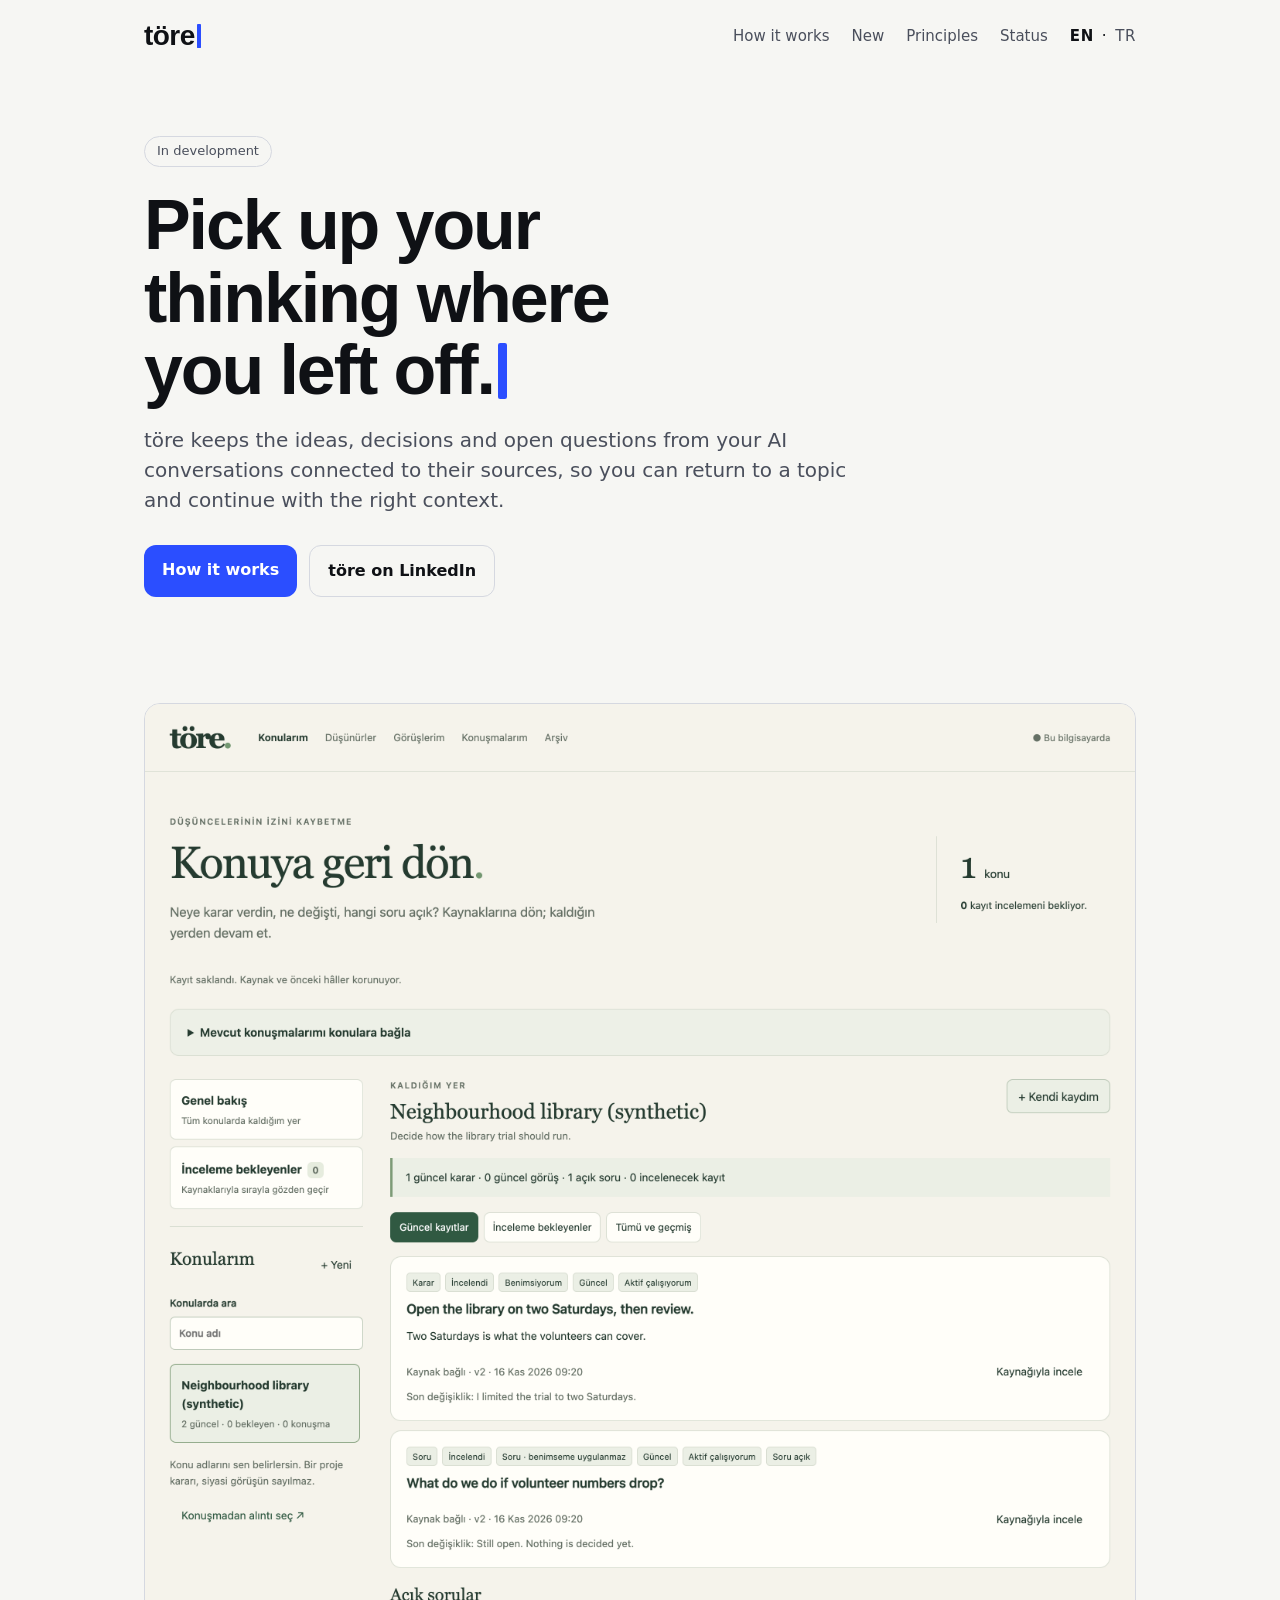
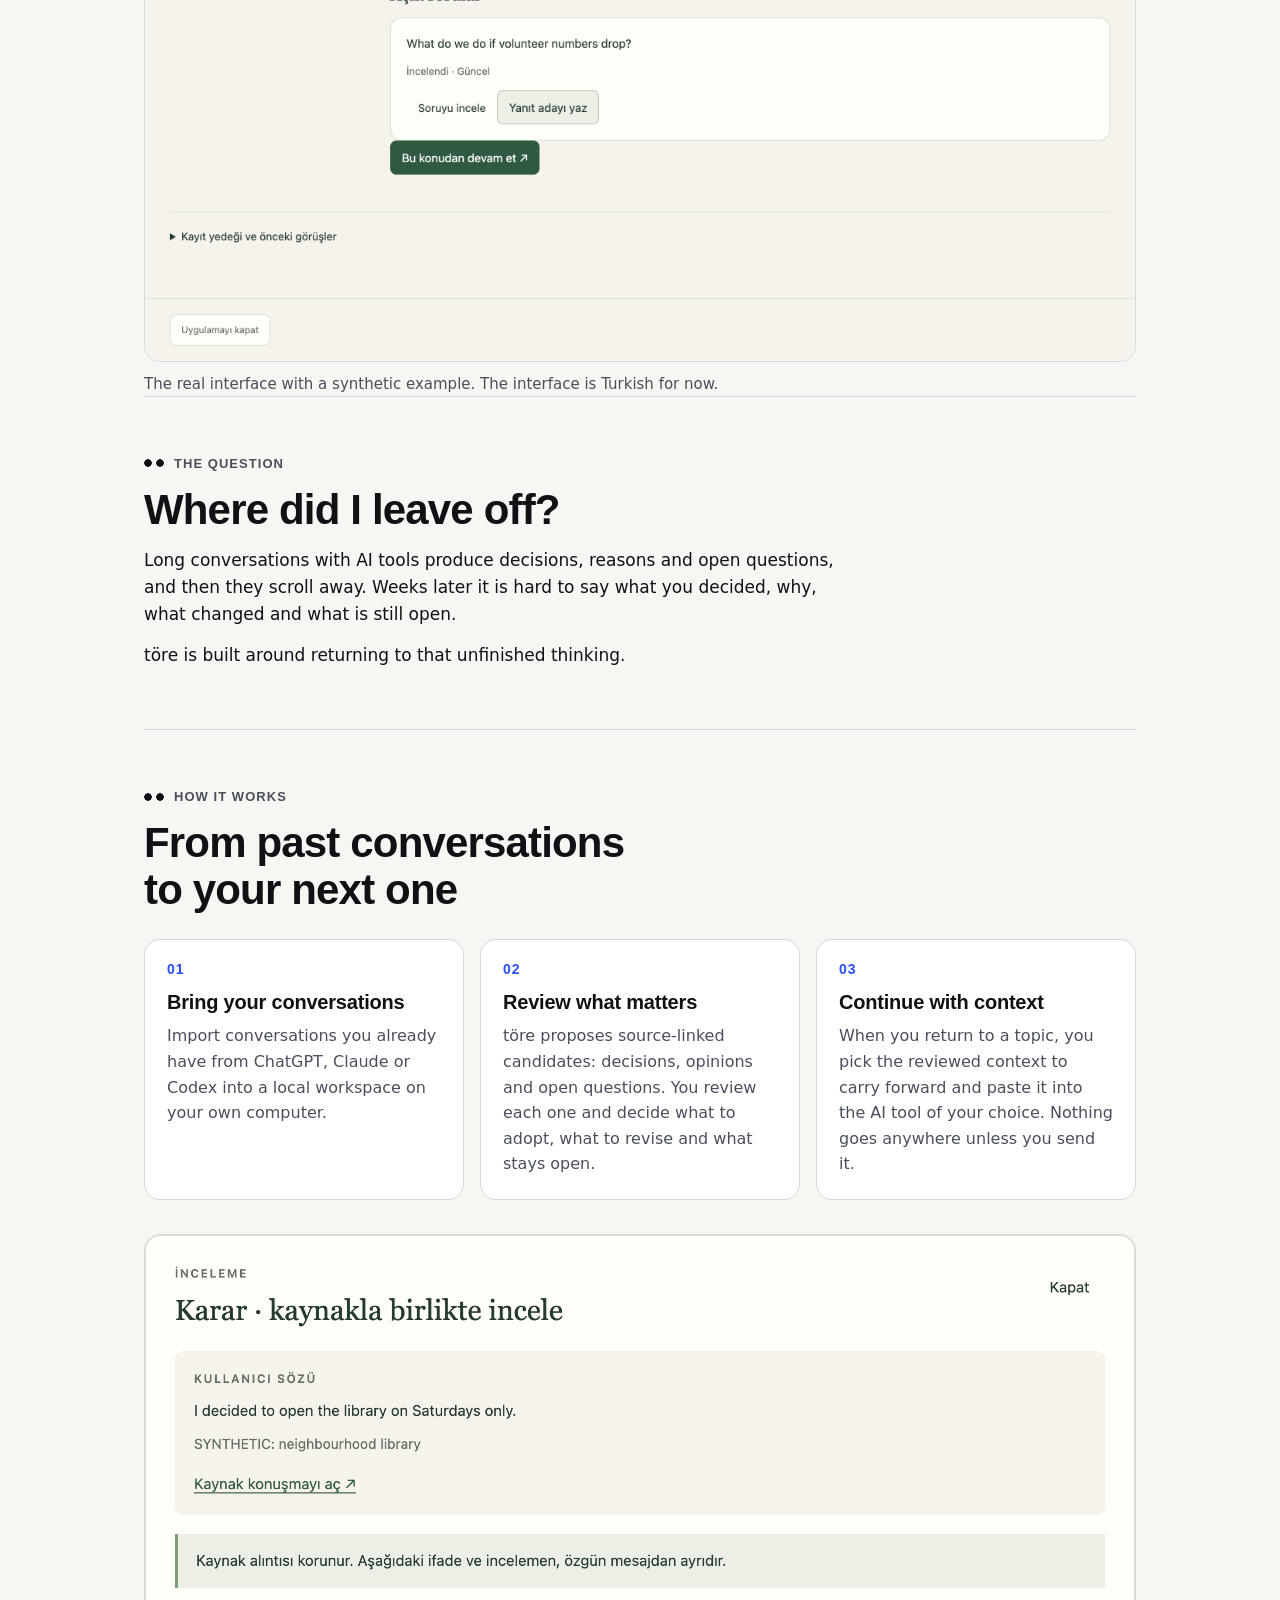
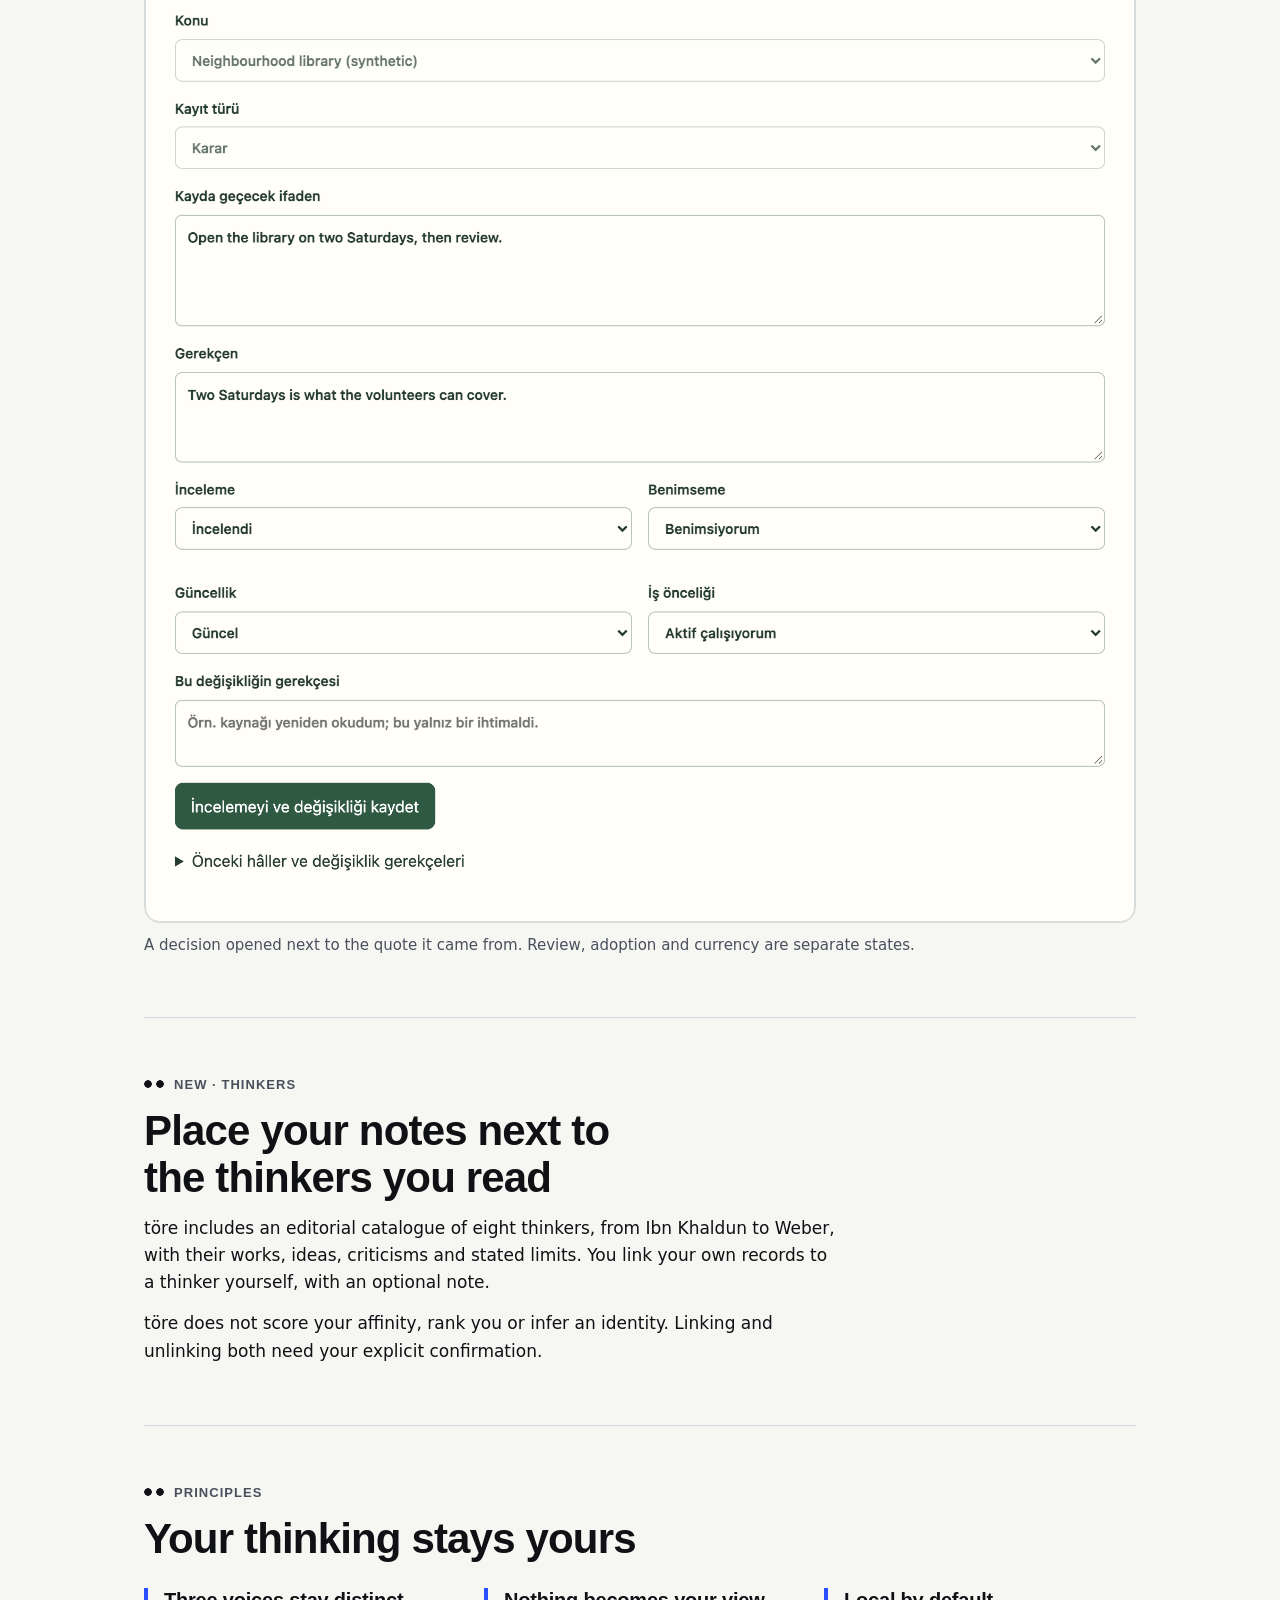
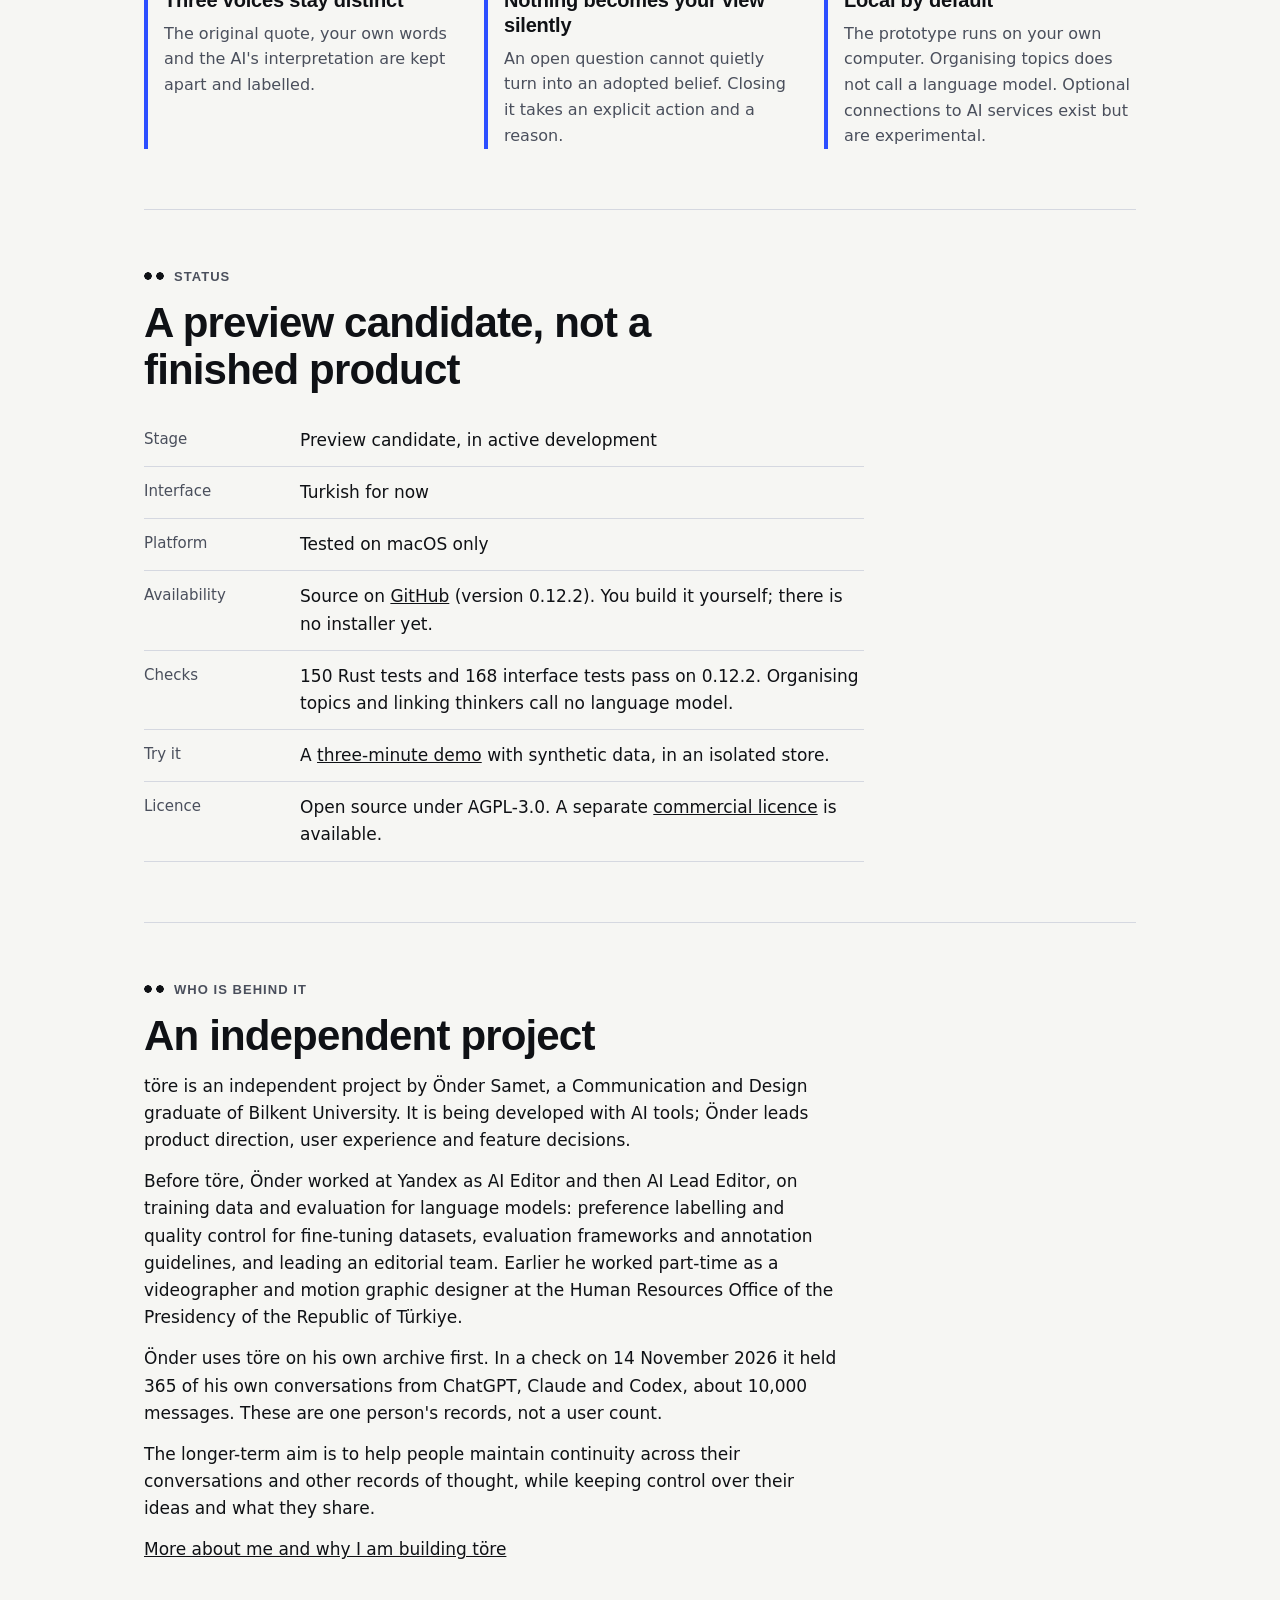
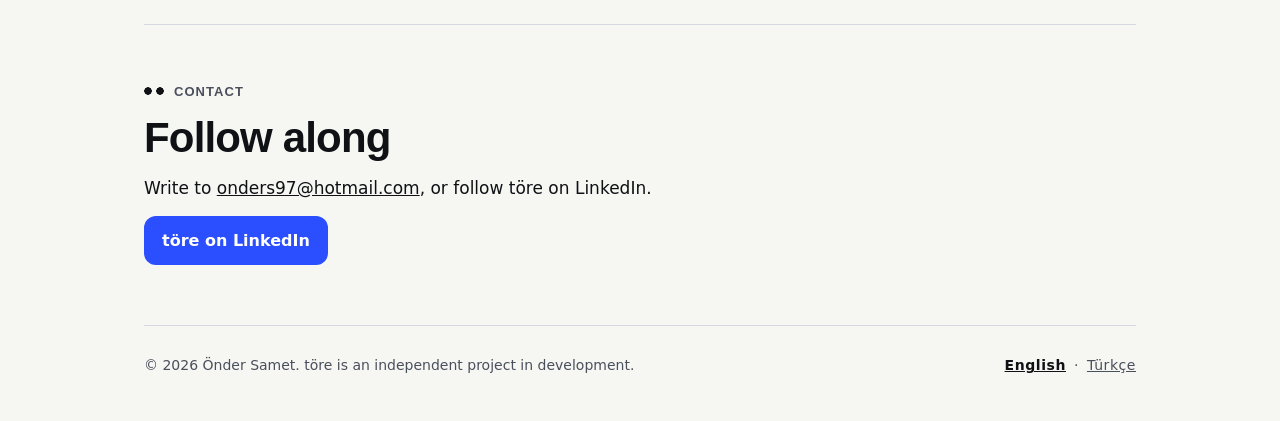
==== index.html @ 7df712fd "Update the site to 0.12.2 Co-Authored-By: Claude Fable 5.2 <noreply@anthropic.com>" ====
<!doctype html>
<html lang="en">
<head>
<meta charset="utf-8">
<meta name="viewport" content="width=device-width, initial-scale=1">
<title>töre — pick up your thinking where you left off</title>
<meta name="description" content="töre is a personal knowledge tool in development. It keeps the ideas, decisions and open questions from your AI conversations connected to their sources.">
<meta name="color-scheme" content="light dark">
<link rel="canonical" href="https://ondersamet97.github.io/tore-site/">
<link rel="alternate" hreflang="en" href="https://ondersamet97.github.io/tore-site/">
<link rel="alternate" hreflang="tr" href="https://ondersamet97.github.io/tore-site/tr/">
<meta property="og:type" content="website">
<meta property="og:title" content="töre — pick up your thinking where you left off">
<meta property="og:description" content="A personal knowledge tool in development. It keeps the ideas, decisions and open questions from your AI conversations connected to their sources.">
<meta property="og:url" content="https://ondersamet97.github.io/tore-site/">
<meta property="og:image" content="https://ondersamet97.github.io/tore-site/brand/og-1200x630.png">
<meta name="twitter:card" content="summary_large_image">
<link rel="icon" href="brand/favicon.svg" type="image/svg+xml">
<link rel="icon" href="brand/icon-32.png" sizes="32x32" type="image/png">
<link rel="apple-touch-icon" href="brand/icon-180.png">
<link rel="stylesheet" href="styles.css">
</head>
<body>
<div class="wrap">

  <header class="site-header">
    <a class="wm" href="index.html" aria-label="töre">töre<span class="cur" aria-hidden="true"></span></a>
    <nav class="nav" aria-label="Main">
      <span class="sections">
        <a href="#how">How it works</a>
        <a href="#notebooks">New</a>
        <a href="#principles">Principles</a>
        <a href="#status">Status</a>
      </span>
      <span class="lang" aria-label="Language">
        <a href="index.html" lang="en" aria-current="page">EN</a>
        <span aria-hidden="true">·</span>
        <a href="tr/index.html" lang="tr" hreflang="tr">TR</a>
      </span>
    </nav>
  </header>

  <main>
    <div class="hero">
      <span class="chip">In development</span>
      <h1>Pick up your thinking where you left off.<span class="cur" aria-hidden="true"></span></h1>
      <p class="lead">töre keeps the ideas, decisions and open questions from your AI conversations connected to their sources, so you can return to a topic and continue with the right context.</p>
      <div class="actions">
        <a class="btn" href="#how">How it works</a>
        <a class="btn ghost" href="https://www.linkedin.com/company/tore-app/" rel="noopener">töre on LinkedIn</a>
      </div>
    </div>

    <figure class="shot"><img src="shots/topic.png" alt="A töre topic showing an adopted decision with its reason and an open question, both linked to their source conversation" loading="lazy"><figcaption>The real interface with a synthetic example. The interface is Turkish for now.</figcaption></figure>

    <section id="why">
      <p class="label">The question</p>
      <h2>Where did I leave off?</h2>
      <p>Long conversations with AI tools produce decisions, reasons and open questions, and then they scroll away. Weeks later it is hard to say what you decided, why, what changed and what is still open.</p>
      <p>töre is built around returning to that unfinished thinking.</p>
    </section>

    <section id="how">
      <p class="label">How it works</p>
      <h2>From past conversations to your next one</h2>
      <ol class="steps">
        <li>
          <span class="n">01</span>
          <h3>Bring your conversations</h3>
          <p>Import conversations you already have from ChatGPT, Claude or Codex into a local workspace on your own computer.</p>
        </li>
        <li>
          <span class="n">02</span>
          <h3>Review what matters</h3>
          <p>töre proposes source-linked candidates: decisions, opinions and open questions. You review each one and decide what to adopt, what to revise and what stays open.</p>
        </li>
        <li>
          <span class="n">03</span>
          <h3>Continue with context</h3>
          <p>When you return to a topic, you pick the reviewed context to carry forward and paste it into the AI tool of your choice. Nothing goes anywhere unless you send it.</p>
        </li>
      </ol>
      <figure class="shot"><img src="shots/record.png" alt="A decision record shown with the original quote it was drawn from and its review states" loading="lazy"><figcaption>A decision opened next to the quote it came from. Review, adoption and currency are separate states.</figcaption></figure>
    </section>

    <section id="notebooks">
      <p class="label">New · Thinkers</p>
      <h2>Place your notes next to the thinkers you read</h2>
      <p>töre includes an editorial catalogue of eight thinkers, from Ibn Khaldun to Weber, with their works, ideas, criticisms and stated limits. You link your own records to a thinker yourself, with an optional note.</p>
      <p>töre does not score your affinity, rank you or infer an identity. Linking and unlinking both need your explicit confirmation.</p>
    </section>

    <section id="principles">
      <p class="label">Principles</p>
      <h2>Your thinking stays yours</h2>
      <ul class="principles">
        <li>
          <h3>Three voices stay distinct</h3>
          <p>The original quote, your own words and the AI's interpretation are kept apart and labelled.</p>
        </li>
        <li>
          <h3>Nothing becomes your view silently</h3>
          <p>An open question cannot quietly turn into an adopted belief. Closing it takes an explicit action and a reason.</p>
        </li>
        <li>
          <h3>Local by default</h3>
          <p>The prototype runs on your own computer. Organising topics does not call a language model. Optional connections to AI services exist but are experimental.</p>
        </li>
      </ul>
    </section>

    <section id="status">
      <p class="label">Status</p>
      <h2>A preview candidate, not a finished product</h2>
      <dl class="facts">
        <div><dt>Stage</dt><dd>Preview candidate, in active development</dd></div>
        <div><dt>Interface</dt><dd>Turkish for now</dd></div>
        <div><dt>Platform</dt><dd>Tested on macOS only</dd></div>
        <div><dt>Availability</dt><dd>Source on <a href="https://github.com/ondersamet97/tore" rel="noopener">GitHub</a> (version 0.12.2). You build it yourself; there is no installer yet.</dd></div>
        <div><dt>Checks</dt><dd>150 Rust tests and 168 interface tests pass on 0.12.2. Organising topics and linking thinkers call no language model.</dd></div>
        <div><dt>Try it</dt><dd>A <a href="https://github.com/ondersamet97/tore/blob/main/docs/PREVIEW-DEMO.md" rel="noopener">three-minute demo</a> with synthetic data, in an isolated store.</dd></div>
        <div><dt>Licence</dt><dd>Open source under AGPL-3.0. A separate <a href="https://github.com/ondersamet97/tore/blob/main/COMMERCIAL-LICENSE.md" rel="noopener">commercial licence</a> is available.</dd></div>
      </dl>
    </section>

    <section id="about">
      <p class="label">Who is behind it</p>
      <h2>An independent project</h2>
      <p>töre is an independent project by Önder Samet, a Communication and Design graduate of Bilkent University. It is being developed with AI tools; Önder leads product direction, user experience and feature decisions.</p>
      <p>Before töre, Önder worked at Yandex as AI Editor and then AI Lead Editor, on training data and evaluation for language models: preference labelling and quality control for fine-tuning datasets, evaluation frameworks and annotation guidelines, and leading an editorial team. Earlier he worked part-time as a videographer and motion graphic designer at the Human Resources Office of the Presidency of the Republic of Türkiye.</p>
      <p>Önder uses töre on his own archive first. In a check on 14 November 2026 it held 365 of his own conversations from ChatGPT, Claude and Codex, about 10,000 messages. These are one person's records, not a user count.</p>
      <p>The longer-term aim is to help people maintain continuity across their conversations and other records of thought, while keeping control over their ideas and what they share.</p>
      <p><a href="https://github.com/ondersamet97/tore/blob/main/ABOUT.md" rel="noopener">More about me and why I am building töre</a></p>
    </section>

    <section id="contact">
      <p class="label">Contact</p>
      <h2>Follow along</h2>
      <p>Write to <a href="mailto:onders97@hotmail.com">onders97@hotmail.com</a>, or follow töre on LinkedIn.</p>
      <div class="actions">
        <a class="btn" href="https://www.linkedin.com/company/tore-app/" rel="noopener">töre on LinkedIn</a>
      </div>
    </section>
  </main>

  <footer class="site-footer">
    <span>© 2026 Önder Samet. töre is an independent project in development.</span>
    <span class="lang"><a href="index.html" lang="en" aria-current="page">English</a><span aria-hidden="true">·</span><a href="tr/index.html" lang="tr" hreflang="tr">Türkçe</a></span>
  </footer>

</div>
</body>
</html>
---- styles.css ----
/* töre — "İşaret" görünümü: mürekkep, kâğıt, kobalt. Dış kaynak ve izleme yok. */

:root {
  --ink: #0f1115;
  --paper: #f6f6f3;
  --accent: #2b4eff;
  --accent-text: #2b4eff;
  --bg: var(--paper);
  --fg: var(--ink);
  --muted: #4a4f5c;
  --line: #d5d8e0;
  --card: #ffffff;
  --display: "Avenir Next", Avenir, "Segoe UI", "Helvetica Neue", Arial, sans-serif;
  --body: system-ui, -apple-system, "Segoe UI", Roboto, "Helvetica Neue", Arial, sans-serif;
}

@media (prefers-color-scheme: dark) {
  :root {
    --bg: #0f1115;
    --fg: #f1f1ee;
    --muted: #a9afbd;
    --line: #2a2e38;
    --card: #171a21;
    --accent-text: #8196ff;
  }
}

*, *::before, *::after { box-sizing: border-box; }

html { -webkit-text-size-adjust: 100%; scroll-behavior: smooth; }

body {
  margin: 0;
  background: var(--bg);
  color: var(--fg);
  font: 17px/1.6 var(--body);
}

a { color: inherit; }

a:focus-visible {
  outline: 3px solid var(--accent-text);
  outline-offset: 3px;
  border-radius: 6px;
}

.wrap { max-width: 1040px; margin: 0 auto; padding: 0 24px; }

/* Üst bölüm */

.site-header {
  display: flex;
  justify-content: space-between;
  align-items: center;
  gap: 16px;
  padding: 22px 0;
}

.wm {
  display: inline-flex;
  align-items: center;
  font-family: var(--display);
  font-weight: 600;
  font-size: 28px;
  line-height: 1;
  letter-spacing: -0.02em;
  color: var(--fg);
  text-decoration: none;
}

.cur {
  display: inline-block;
  width: 0.13em;
  height: 0.86em;
  margin-left: 0.09em;
  border-radius: 0.03em;
  background: var(--accent);
}

.nav { display: flex; align-items: center; gap: 22px; font-size: 15px; }
.nav a { color: var(--muted); text-decoration: none; }
.nav a:hover { color: var(--fg); }
.nav .sections { display: none; gap: 22px; }
.lang { display: inline-flex; gap: 8px; align-items: center; letter-spacing: 0.04em; }
.lang [aria-current] { color: var(--fg); font-weight: 700; }

@media (min-width: 760px) { .nav .sections { display: flex; } }

/* Açılış */

.hero { padding: 64px 0 72px; }

.chip {
  display: inline-block;
  font-size: 13px;
  padding: 4px 12px;
  border: 1px solid var(--line);
  border-radius: 999px;
  color: var(--muted);
}

h1, h2, h3 { font-family: var(--display); font-weight: 600; }

h1 {
  margin: 22px 0 18px;
  font-size: clamp(38px, 6.4vw, 70px);
  line-height: 1.04;
  letter-spacing: -0.03em;
  max-width: 14ch;
}

h1 .cur { height: 0.8em; vertical-align: -0.06em; margin-left: 0.06em; }

@media (prefers-reduced-motion: no-preference) {
  h1 .cur { animation: blink 1.2s steps(1) infinite; }
}

@keyframes blink { 50% { opacity: 0; } }

@media (prefers-reduced-motion: reduce) { html { scroll-behavior: auto; } }

.lead { margin: 0 0 30px; max-width: 58ch; font-size: 20px; line-height: 1.5; color: var(--muted); }

.actions { display: flex; flex-wrap: wrap; gap: 12px; }

.btn {
  display: inline-block;
  padding: 12px 18px;
  border-radius: 12px;
  background: var(--accent);
  color: #fff;
  font-weight: 600;
  font-size: 16px;
  text-decoration: none;
}

.btn.ghost { background: transparent; color: var(--fg); border: 1px solid var(--line); }
.btn:hover { filter: brightness(1.08); }

/* Bölümler */

section { padding: 60px 0; border-top: 1px solid var(--line); }

.label {
  display: flex;
  align-items: center;
  gap: 10px;
  margin: 0;
  font: 600 13px/1 var(--display);
  letter-spacing: 0.08em;
  text-transform: uppercase;
  color: var(--muted);
}

/* İki nokta: markanın işareti */
.label::before {
  content: "";
  flex: none;
  width: 20px;
  height: 8px;
  background:
    radial-gradient(circle at 4px 4px, var(--fg) 3.5px, transparent 4px),
    radial-gradient(circle at 16px 4px, var(--fg) 3.5px, transparent 4px);
}

h2 {
  margin: 16px 0 14px;
  font-size: clamp(28px, 3.8vw, 42px);
  line-height: 1.12;
  letter-spacing: -0.02em;
  max-width: 22ch;
}

h3 { margin: 0 0 8px; font-size: 20px; line-height: 1.25; letter-spacing: -0.01em; }

p { margin: 0 0 14px; max-width: 64ch; }
section p:last-child { margin-bottom: 0; }

.steps { display: grid; gap: 16px; margin: 26px 0 0; padding: 0; list-style: none; }

@media (min-width: 800px) { .steps { grid-template-columns: repeat(3, 1fr); } }

@media (min-width: 800px) { .steps.two { grid-template-columns: repeat(2, 1fr); } }

.steps li {
  padding: 22px;
  background: var(--card);
  border: 1px solid var(--line);
  border-radius: 16px;
}

.steps .n {
  display: block;
  margin-bottom: 14px;
  font: 600 14px/1 var(--display);
  letter-spacing: 0.06em;
  color: var(--accent-text);
}

.steps p { font-size: 16px; color: var(--muted); }

.principles { display: grid; gap: 22px; margin: 26px 0 0; padding: 0; list-style: none; }

@media (min-width: 800px) { .principles { grid-template-columns: repeat(3, 1fr); gap: 28px; } }

/* Dikey çubuk: imleç */
.principles li { padding-left: 16px; border-left: 4px solid var(--accent); }
.principles p { font-size: 16px; color: var(--muted); }

.facts { display: grid; grid-template-columns: 1fr; gap: 0; margin: 22px 0 0; max-width: 720px; }
.facts div { display: grid; grid-template-columns: 140px 1fr; gap: 16px; padding: 12px 0; border-bottom: 1px solid var(--line); }
.facts dt { color: var(--muted); font-size: 15px; }
.facts dd { margin: 0; }

.site-footer {
  display: flex;
  flex-wrap: wrap;
  justify-content: space-between;
  gap: 12px;
  padding: 28px 0 44px;
  border-top: 1px solid var(--line);
  font-size: 14px;
  color: var(--muted);
}

/* Ekran görüntüleri: yapay örnekle gerçek arayüz */
.shot { margin: 34px 0 0; }
.shot img { display: block; width: 100%; height: auto; border: 1px solid var(--line); border-radius: 16px; }
.shot figcaption { margin-top: 10px; font-size: 15px; color: var(--muted); }
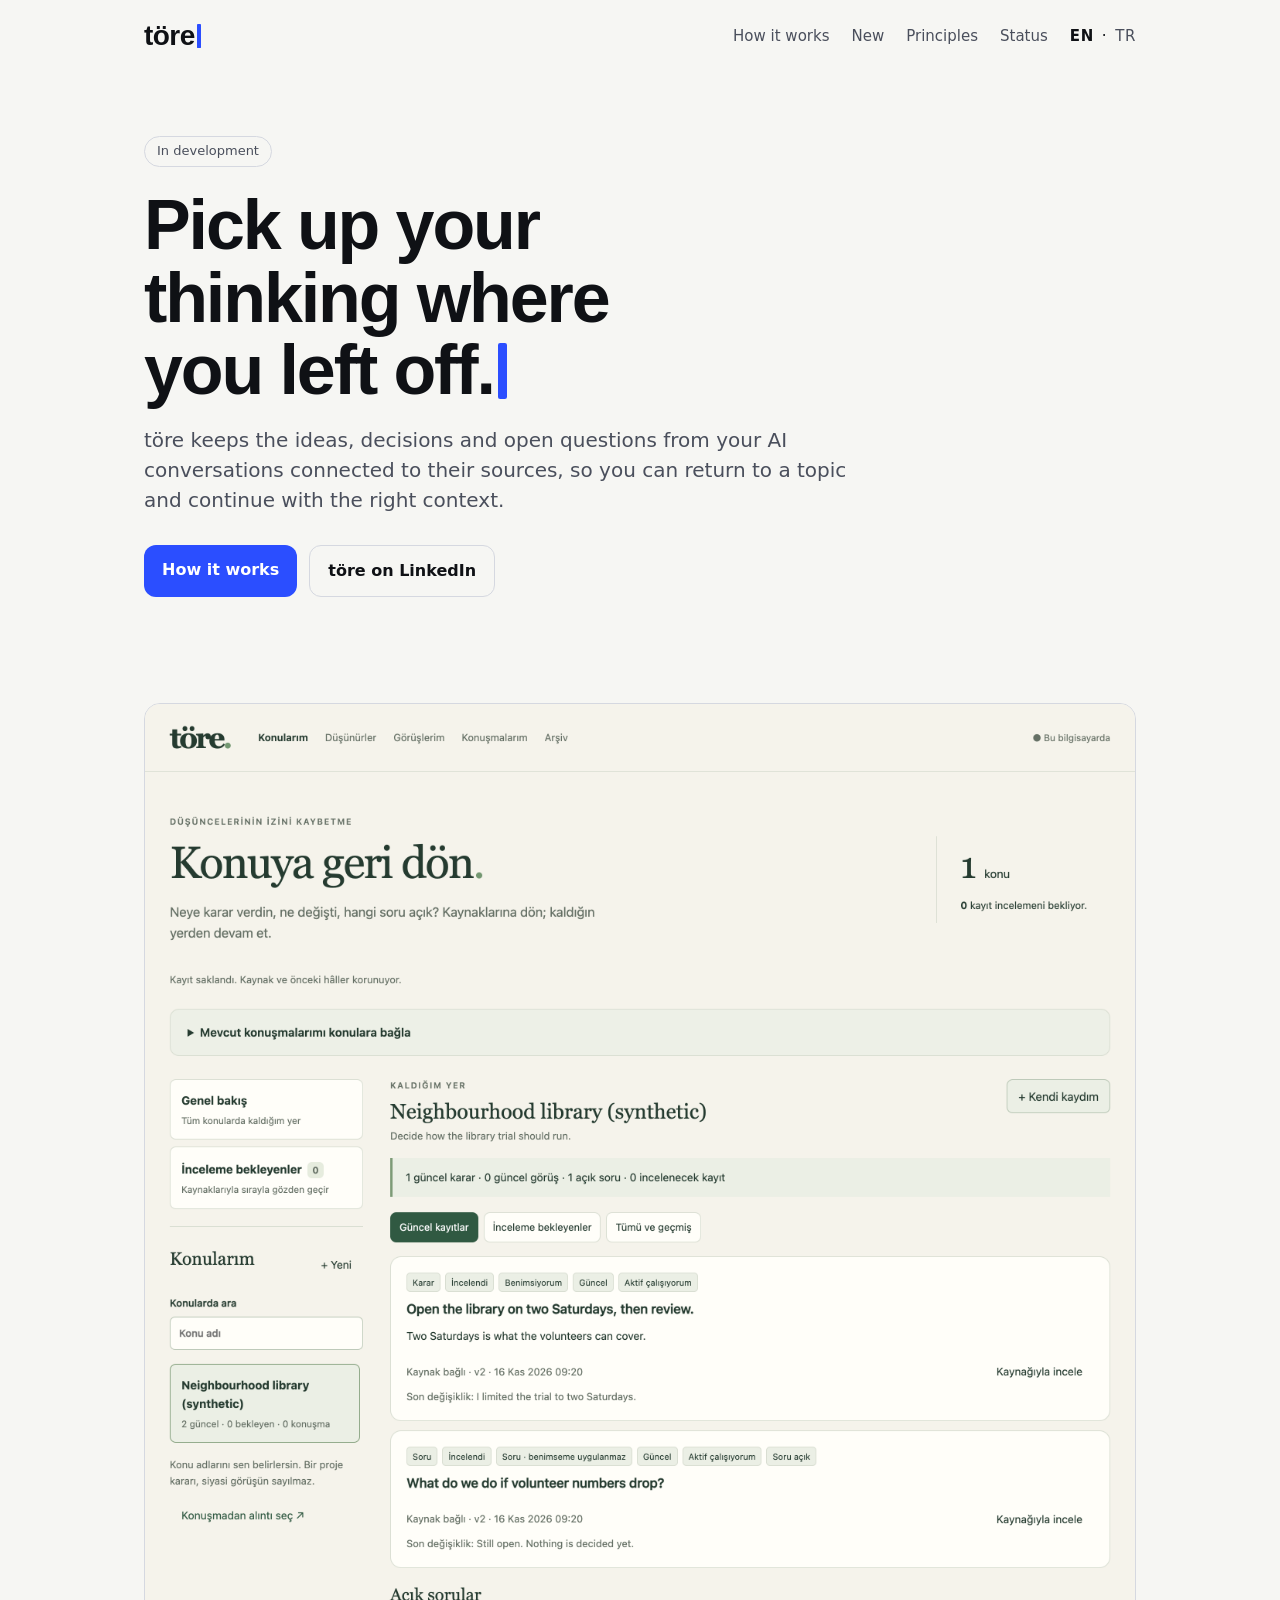
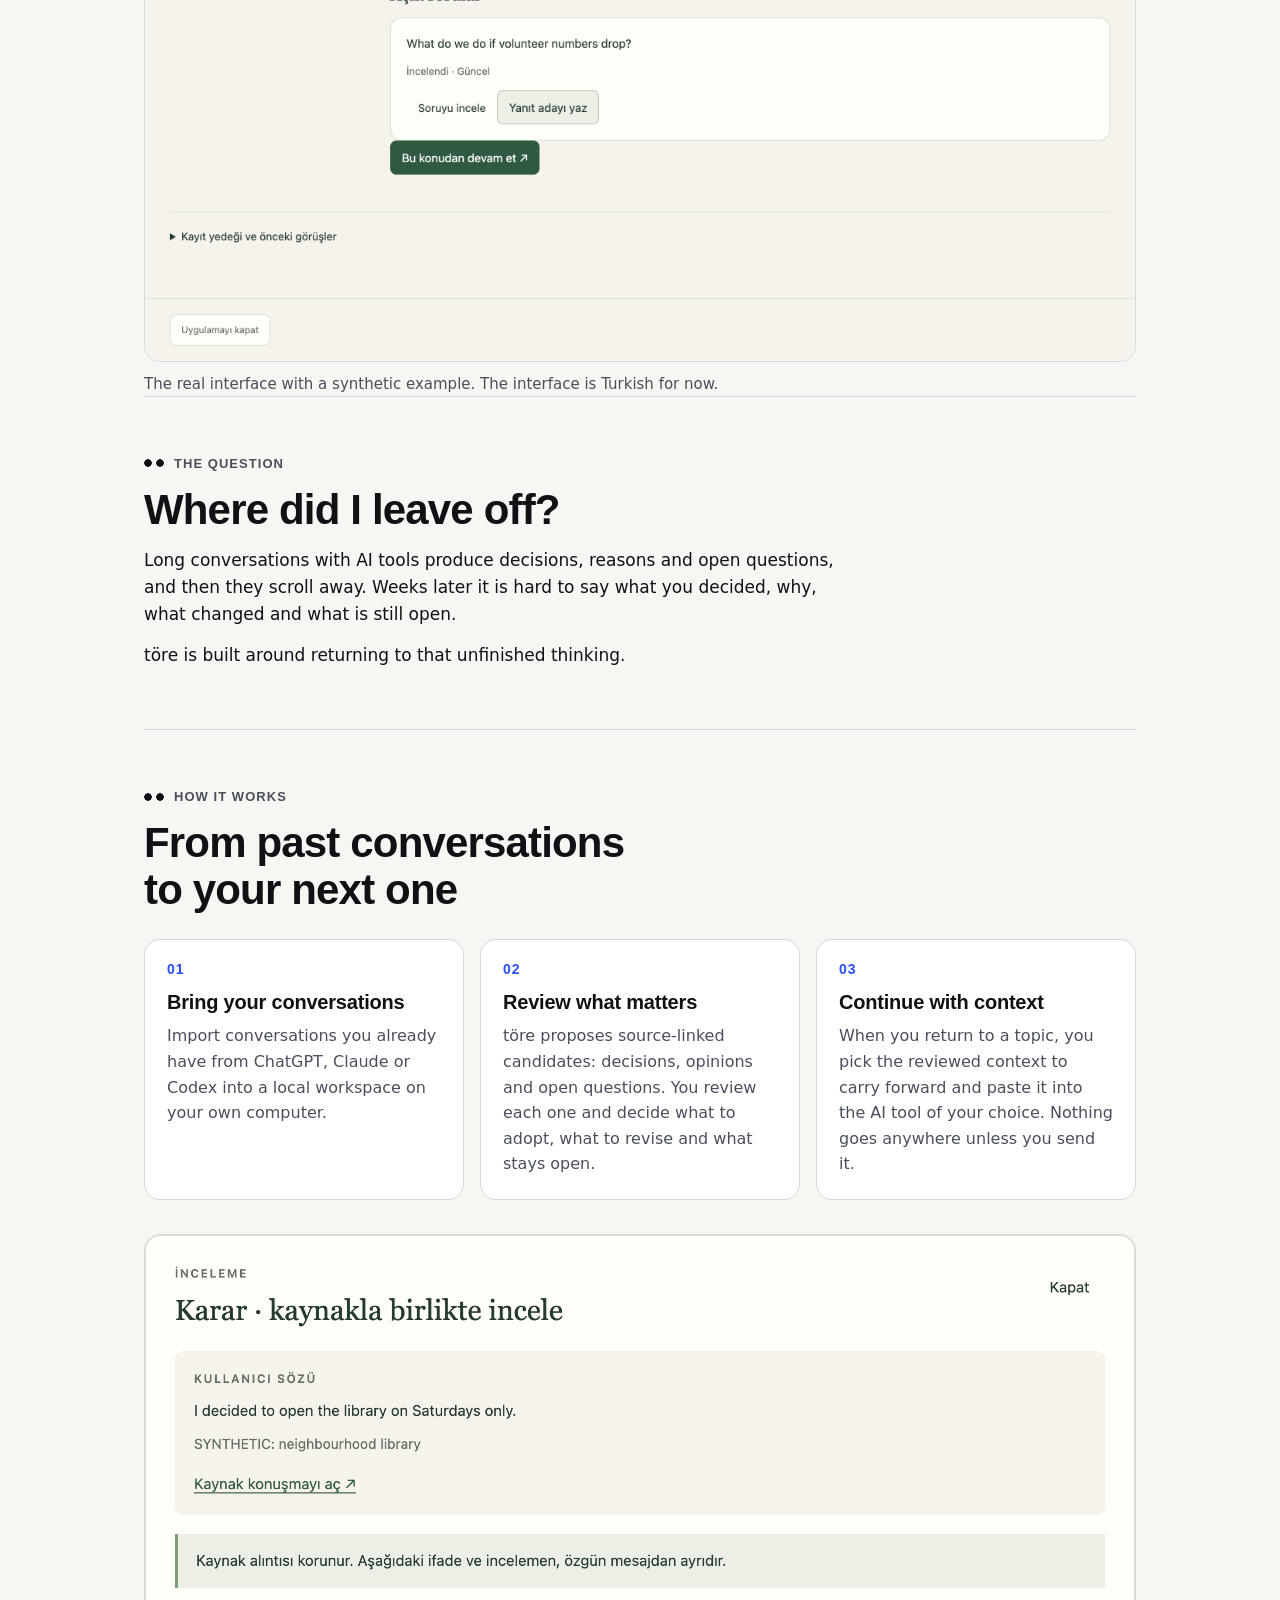
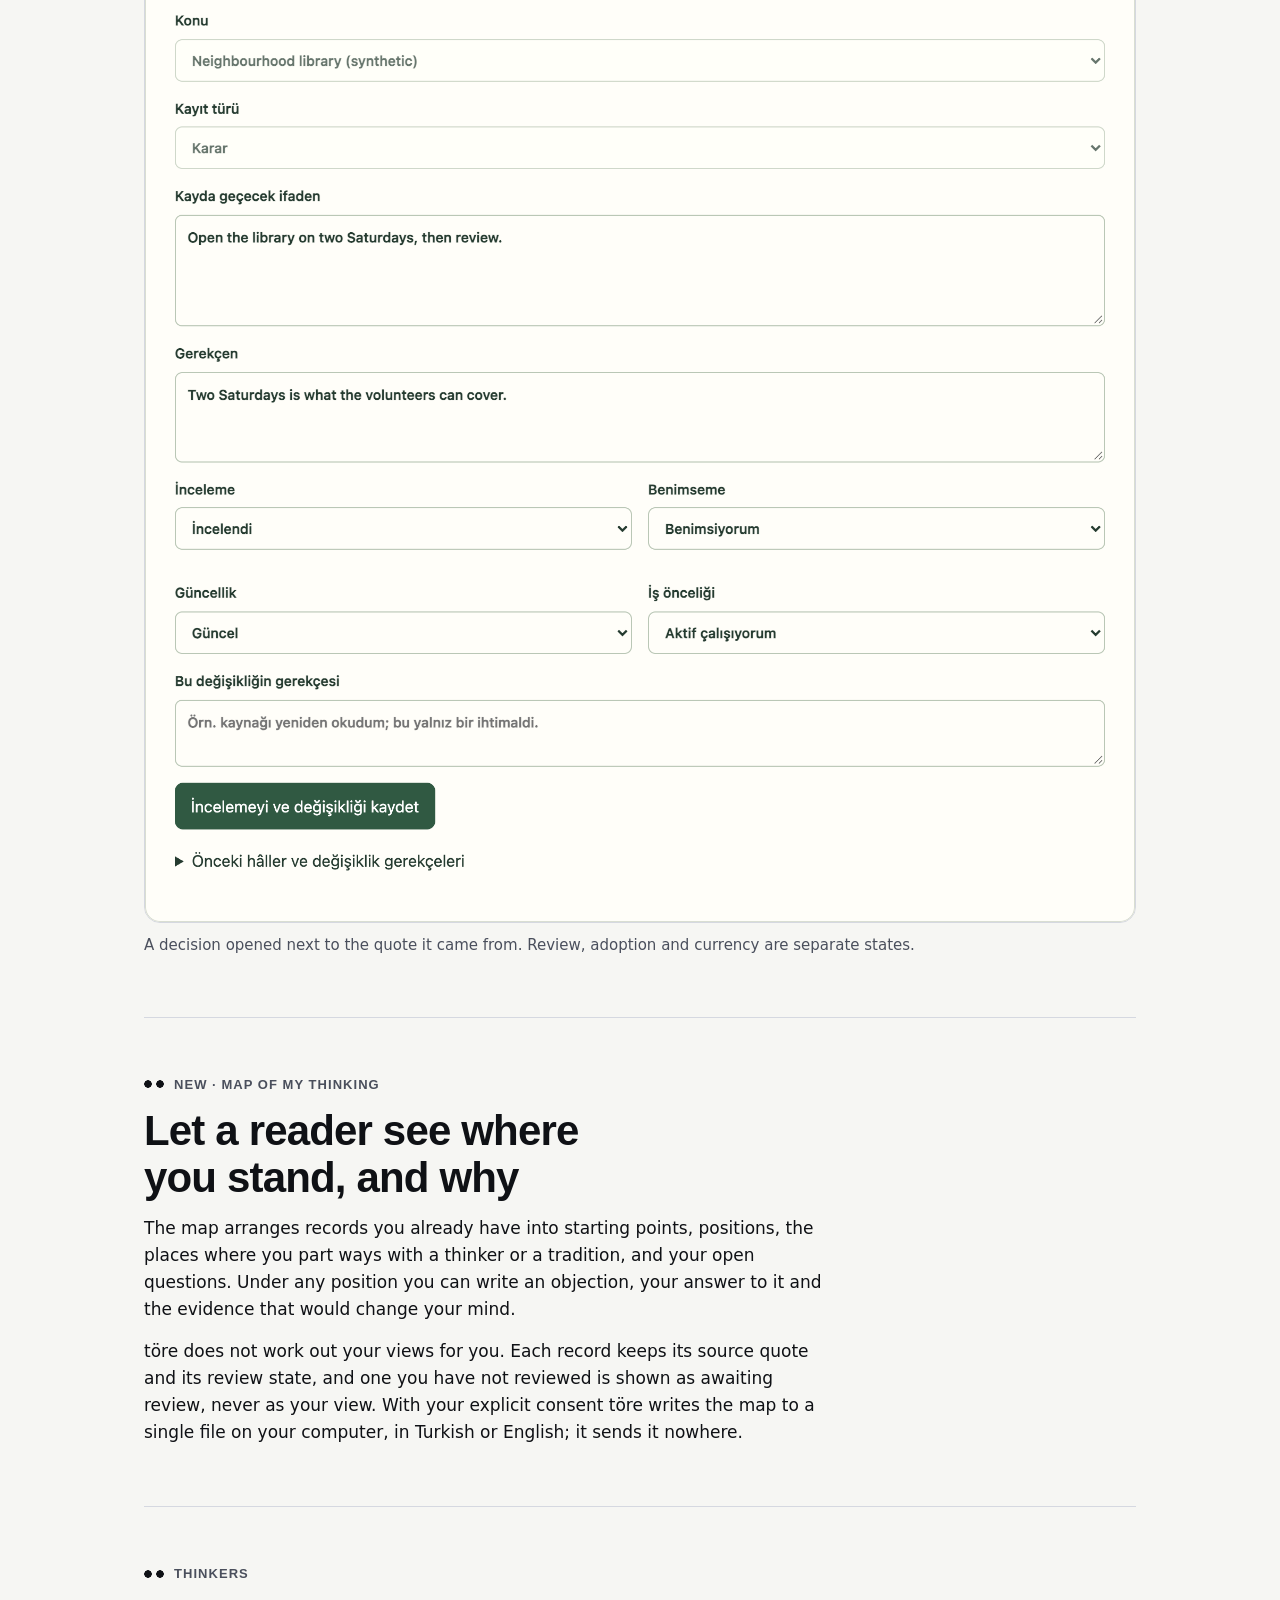
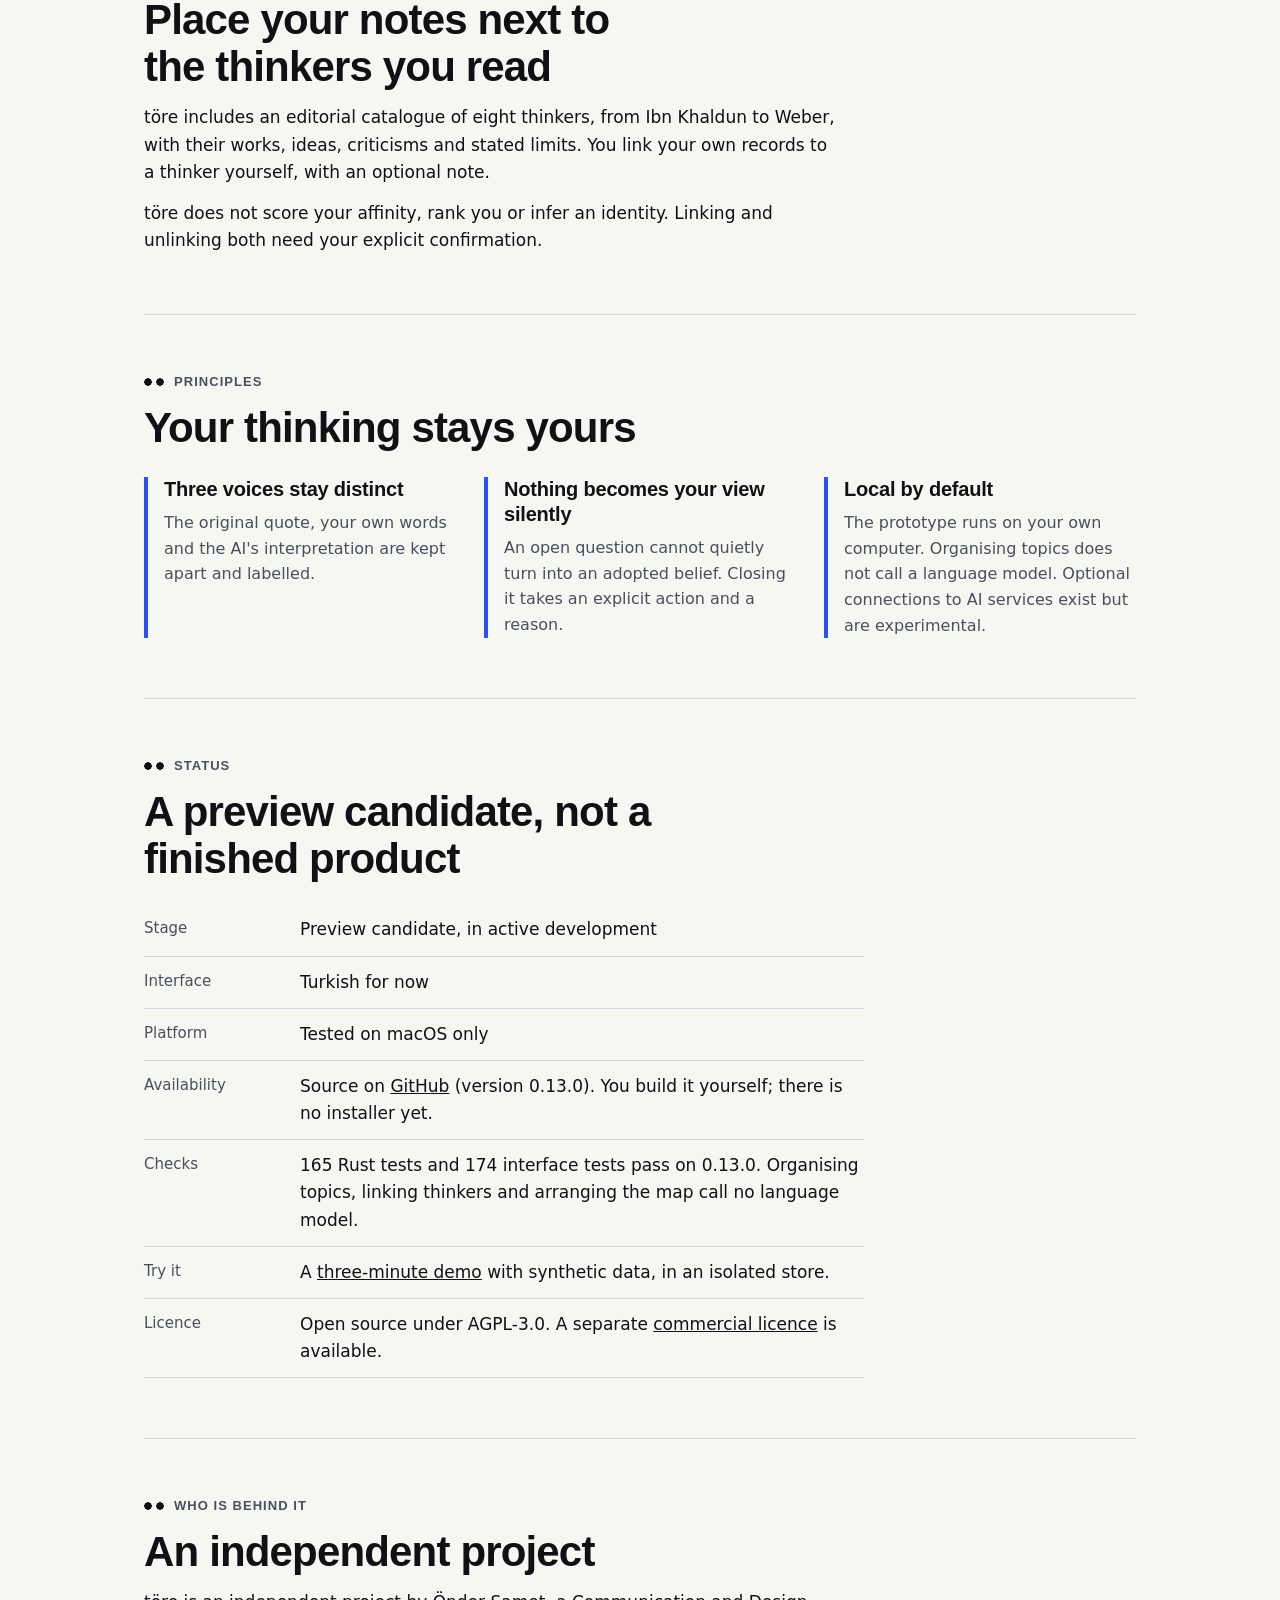
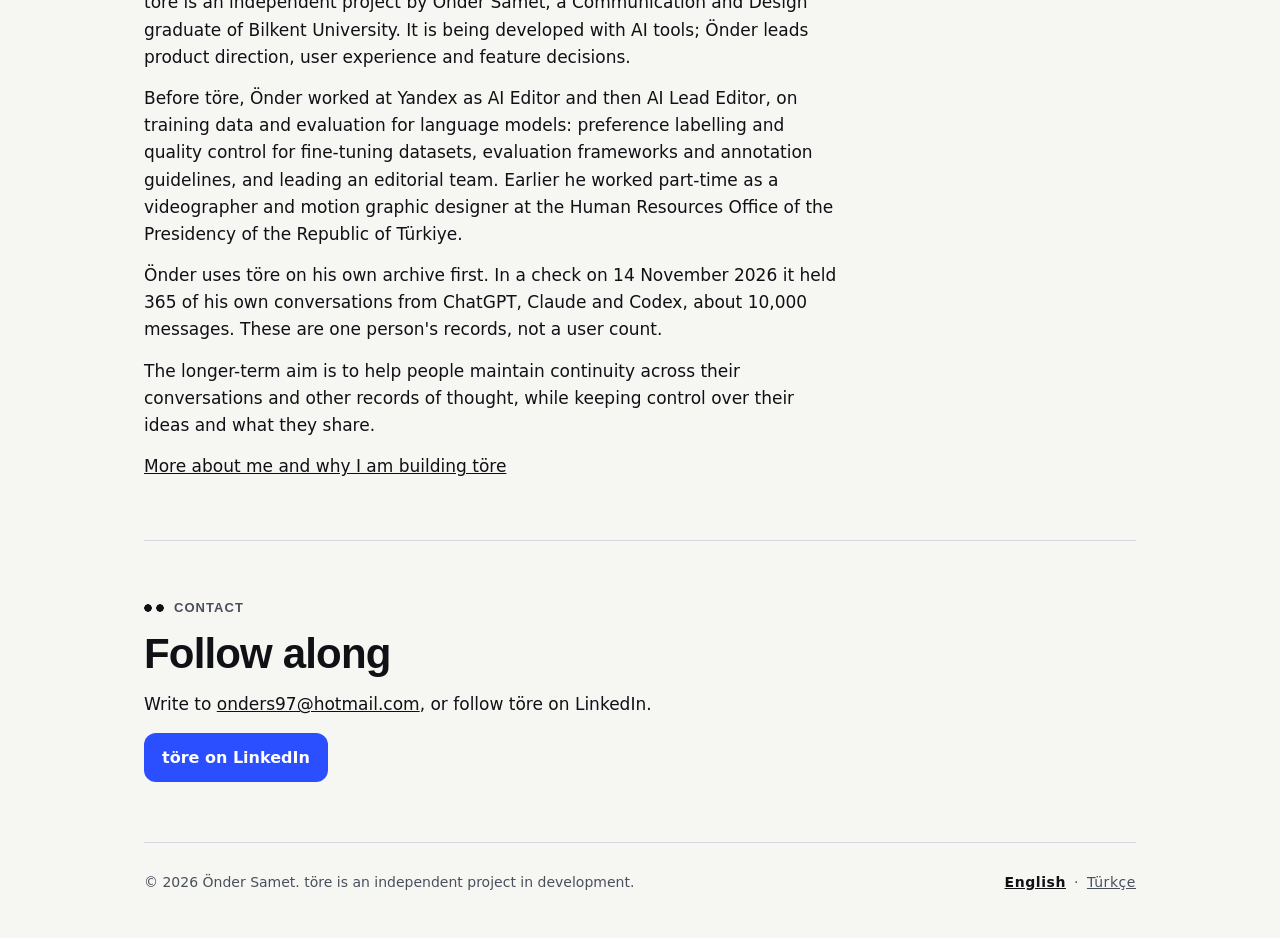
==== commit a72df5e1: "Update the site to 0.13.0: map of my thinking" ====
--- a/index.html
+++ b/index.html
@@ -28,7 +28,7 @@
     <nav class="nav" aria-label="Main">
       <span class="sections">
         <a href="#how">How it works</a>
-        <a href="#notebooks">New</a>
+        <a href="#map">New</a>
         <a href="#principles">Principles</a>
         <a href="#status">Status</a>
       </span>
@@ -83,8 +83,15 @@
       <figure class="shot"><img src="shots/record.png" alt="A decision record shown with the original quote it was drawn from and its review states" loading="lazy"><figcaption>A decision opened next to the quote it came from. Review, adoption and currency are separate states.</figcaption></figure>
     </section>
 
+    <section id="map">
+      <p class="label">New · Map of my thinking</p>
+      <h2>Let a reader see where you stand, and why</h2>
+      <p>The map arranges records you already have into starting points, positions, the places where you part ways with a thinker or a tradition, and your open questions. Under any position you can write an objection, your answer to it and the evidence that would change your mind.</p>
+      <p>töre does not work out your views for you. Each record keeps its source quote and its review state, and one you have not reviewed is shown as awaiting review, never as your view. With your explicit consent töre writes the map to a single file on your computer, in Turkish or English; it sends it nowhere.</p>
+    </section>
+
     <section id="notebooks">
-      <p class="label">New · Thinkers</p>
+      <p class="label">Thinkers</p>
       <h2>Place your notes next to the thinkers you read</h2>
       <p>töre includes an editorial catalogue of eight thinkers, from Ibn Khaldun to Weber, with their works, ideas, criticisms and stated limits. You link your own records to a thinker yourself, with an optional note.</p>
       <p>töre does not score your affinity, rank you or infer an identity. Linking and unlinking both need your explicit confirmation.</p>
@@ -116,8 +123,8 @@
         <div><dt>Stage</dt><dd>Preview candidate, in active development</dd></div>
         <div><dt>Interface</dt><dd>Turkish for now</dd></div>
         <div><dt>Platform</dt><dd>Tested on macOS only</dd></div>
-        <div><dt>Availability</dt><dd>Source on <a href="https://github.com/ondersamet97/tore" rel="noopener">GitHub</a> (version 0.12.2). You build it yourself; there is no installer yet.</dd></div>
-        <div><dt>Checks</dt><dd>150 Rust tests and 168 interface tests pass on 0.12.2. Organising topics and linking thinkers call no language model.</dd></div>
+        <div><dt>Availability</dt><dd>Source on <a href="https://github.com/ondersamet97/tore" rel="noopener">GitHub</a> (version 0.13.0). You build it yourself; there is no installer yet.</dd></div>
+        <div><dt>Checks</dt><dd>165 Rust tests and 174 interface tests pass on 0.13.0. Organising topics, linking thinkers and arranging the map call no language model.</dd></div>
         <div><dt>Try it</dt><dd>A <a href="https://github.com/ondersamet97/tore/blob/main/docs/PREVIEW-DEMO.md" rel="noopener">three-minute demo</a> with synthetic data, in an isolated store.</dd></div>
         <div><dt>Licence</dt><dd>Open source under AGPL-3.0. A separate <a href="https://github.com/ondersamet97/tore/blob/main/COMMERCIAL-LICENSE.md" rel="noopener">commercial licence</a> is available.</dd></div>
       </dl>
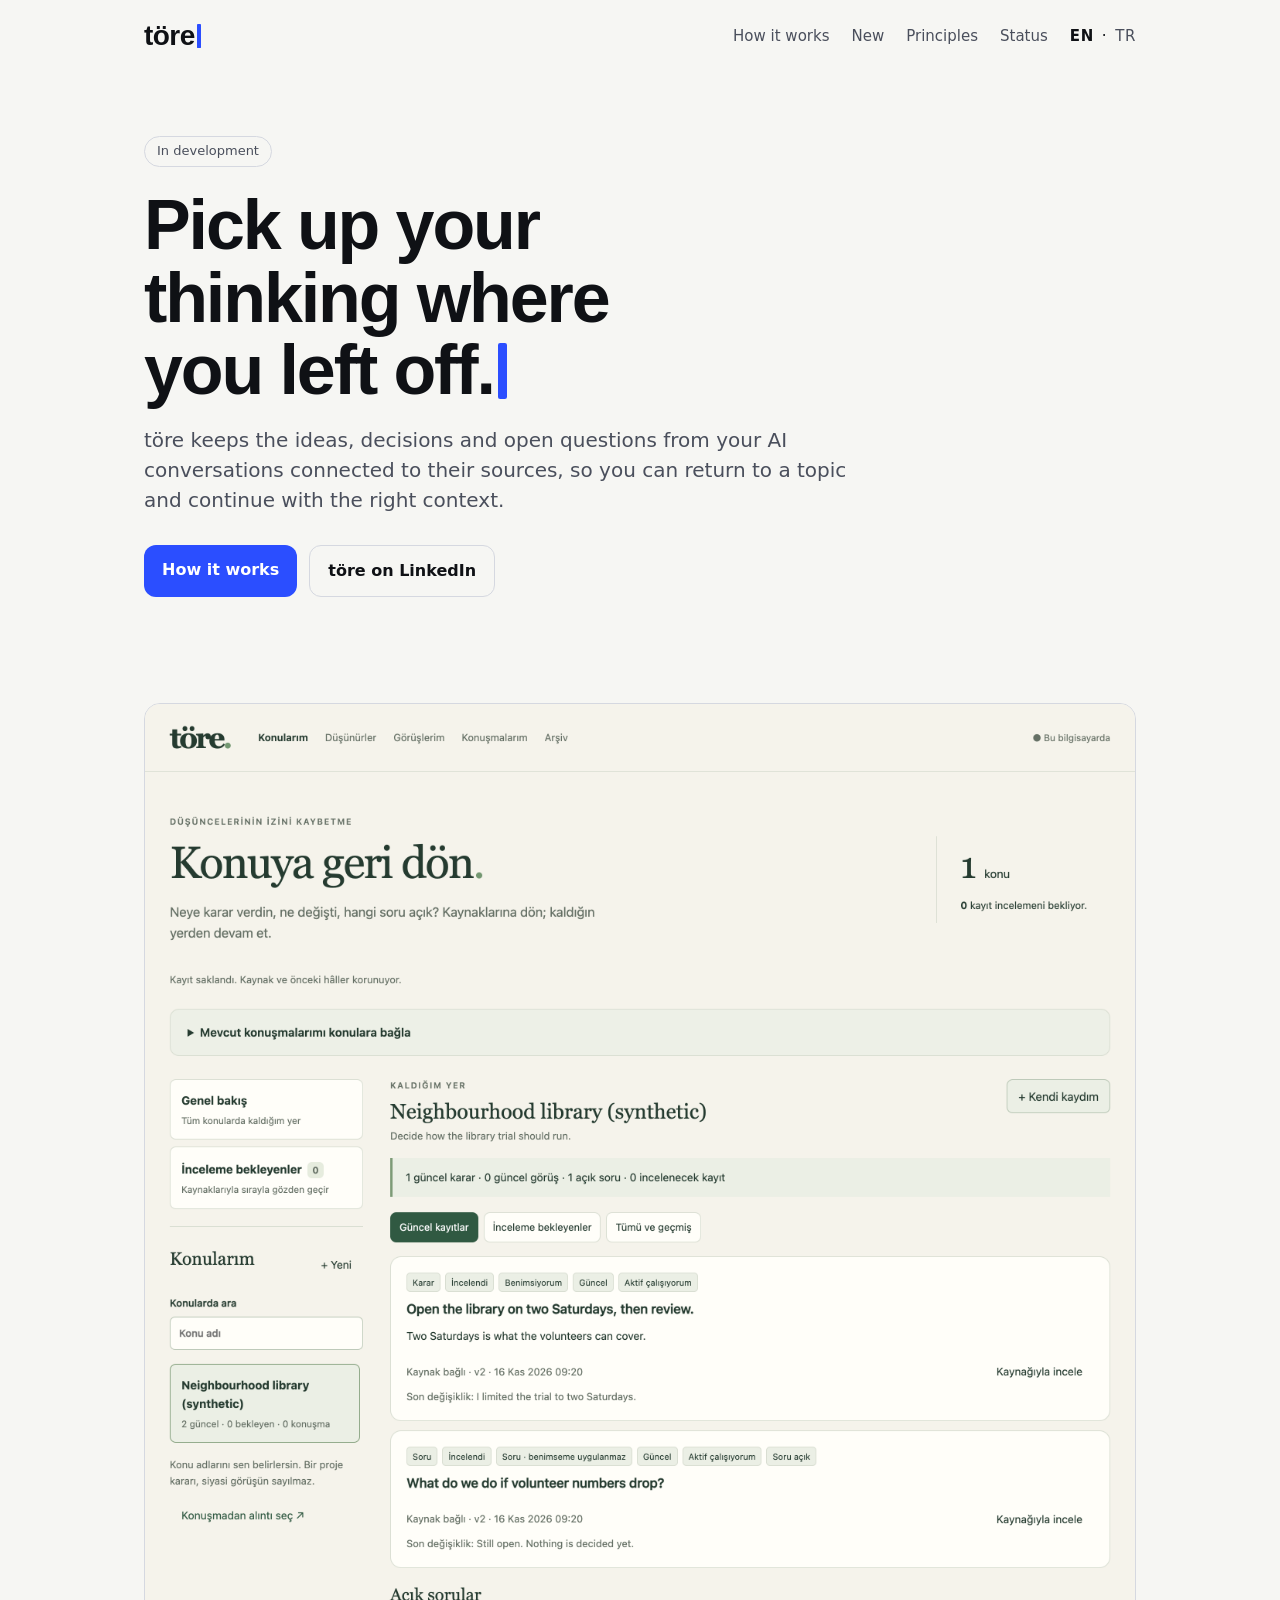
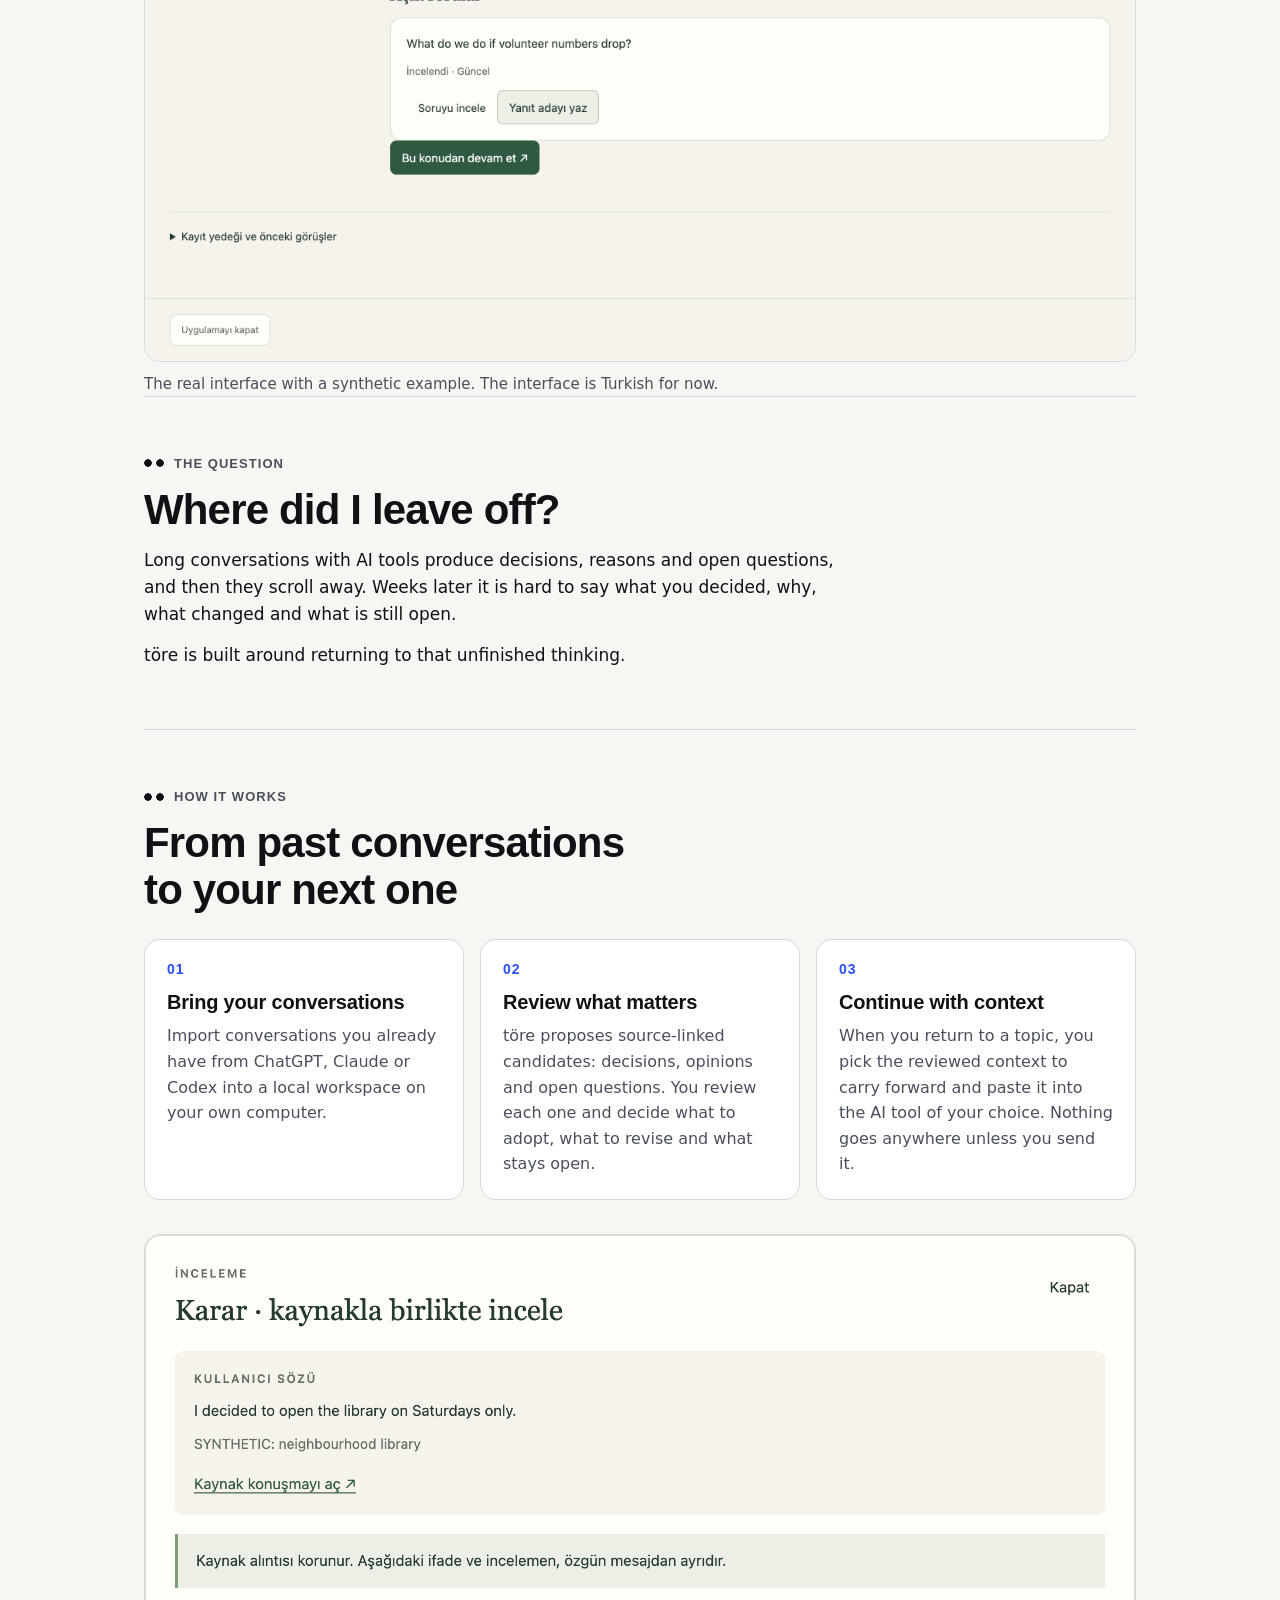
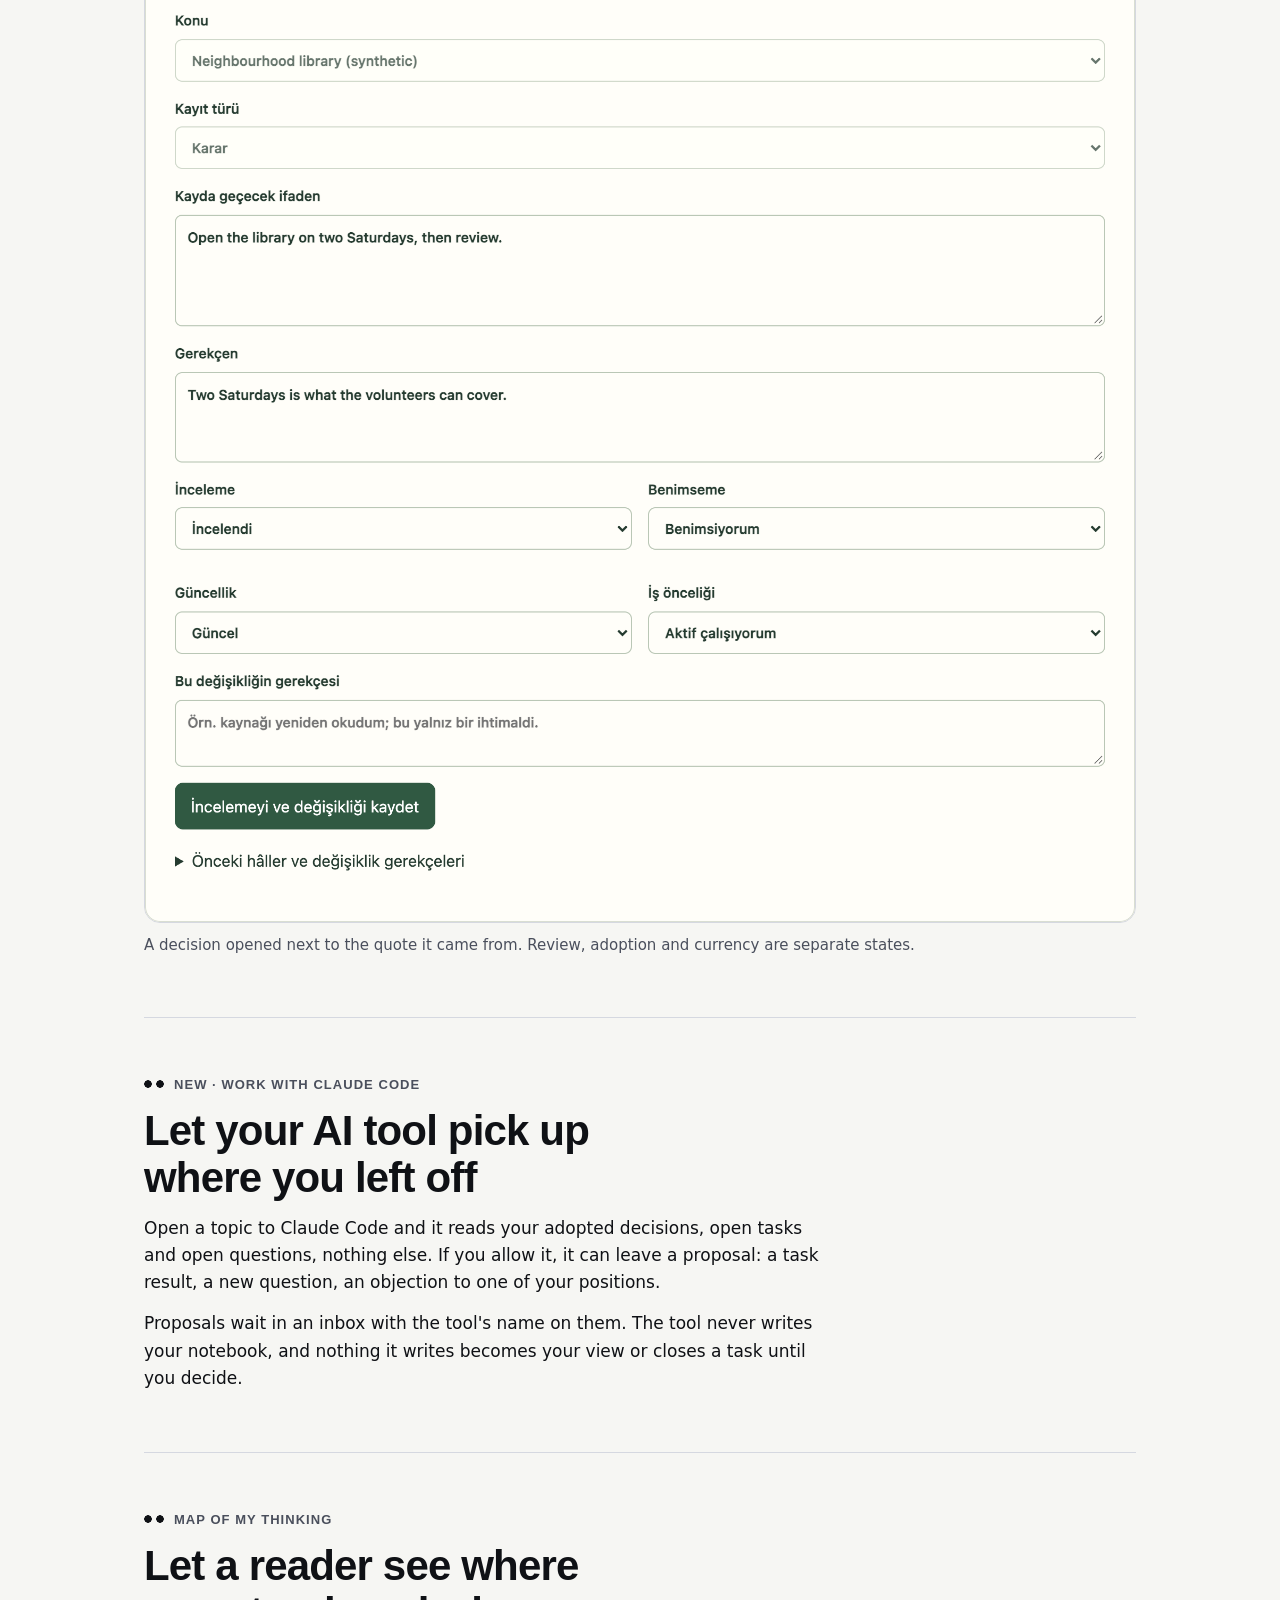
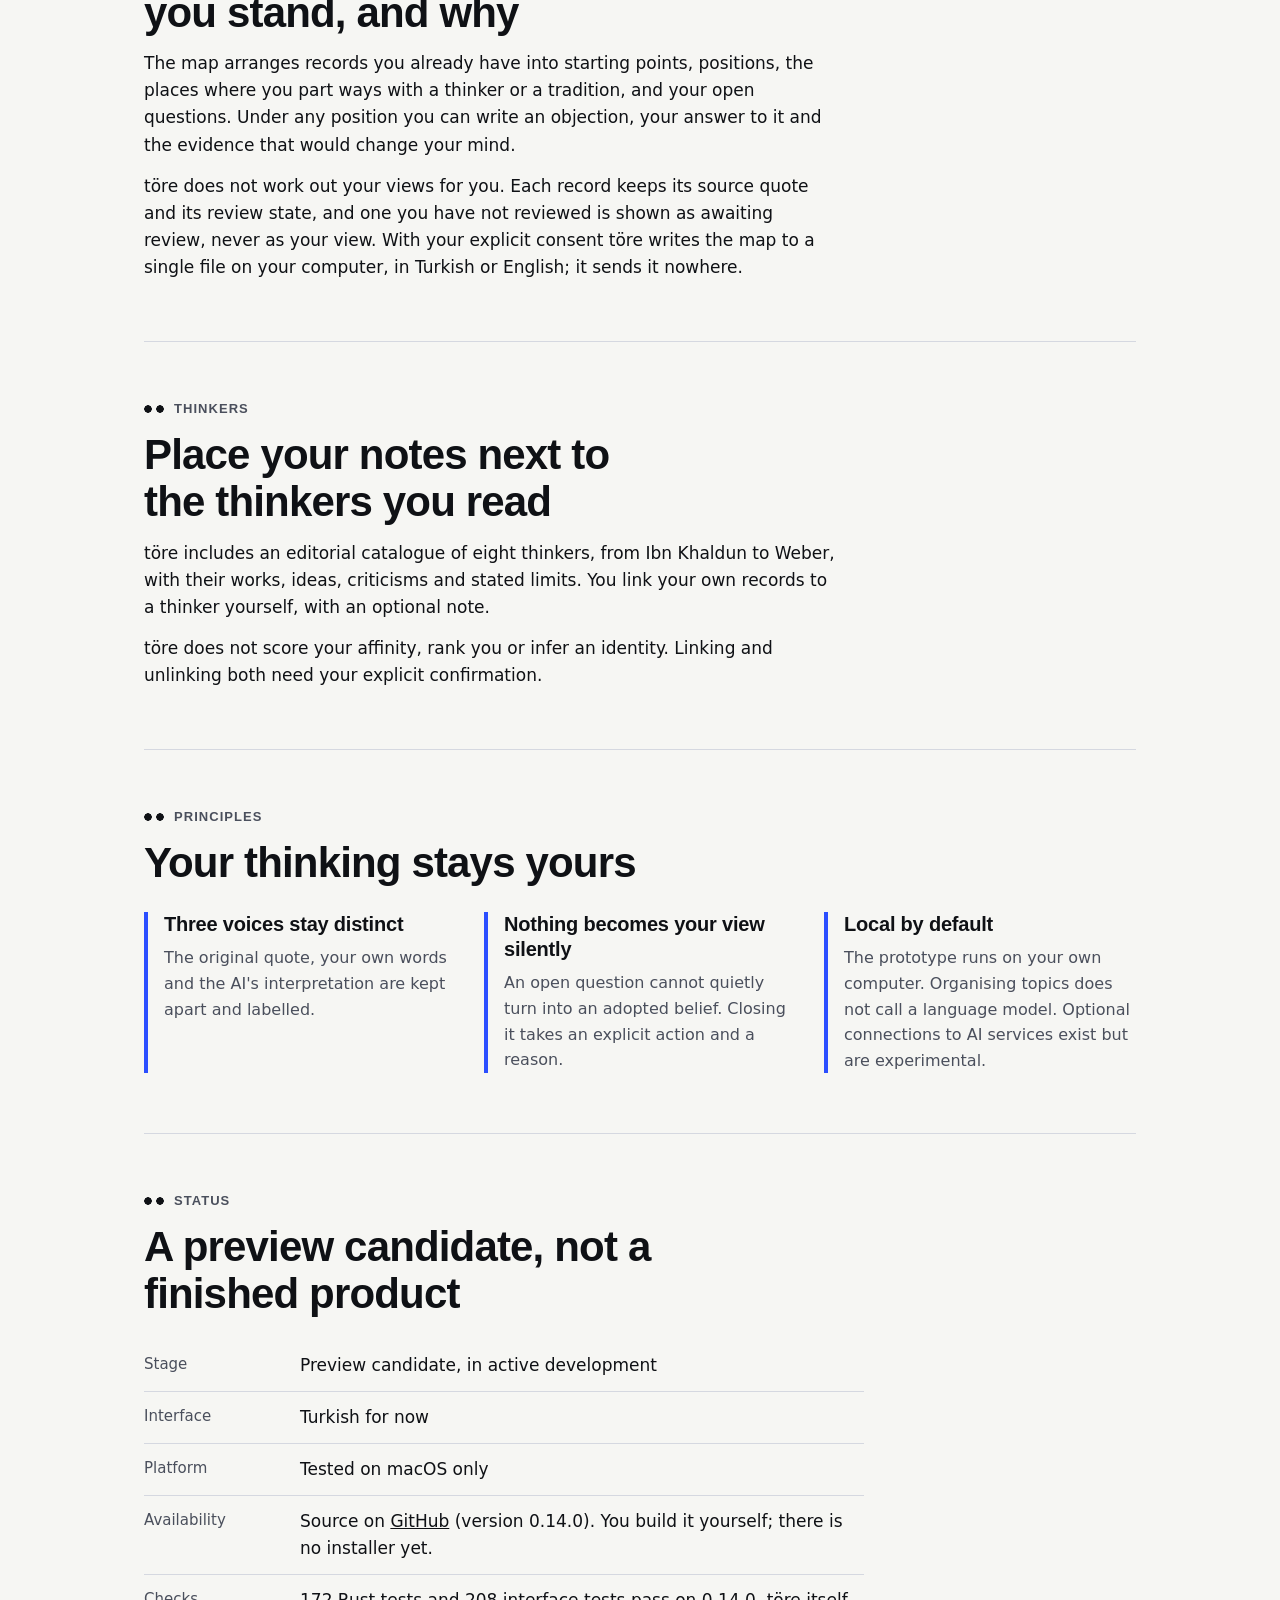
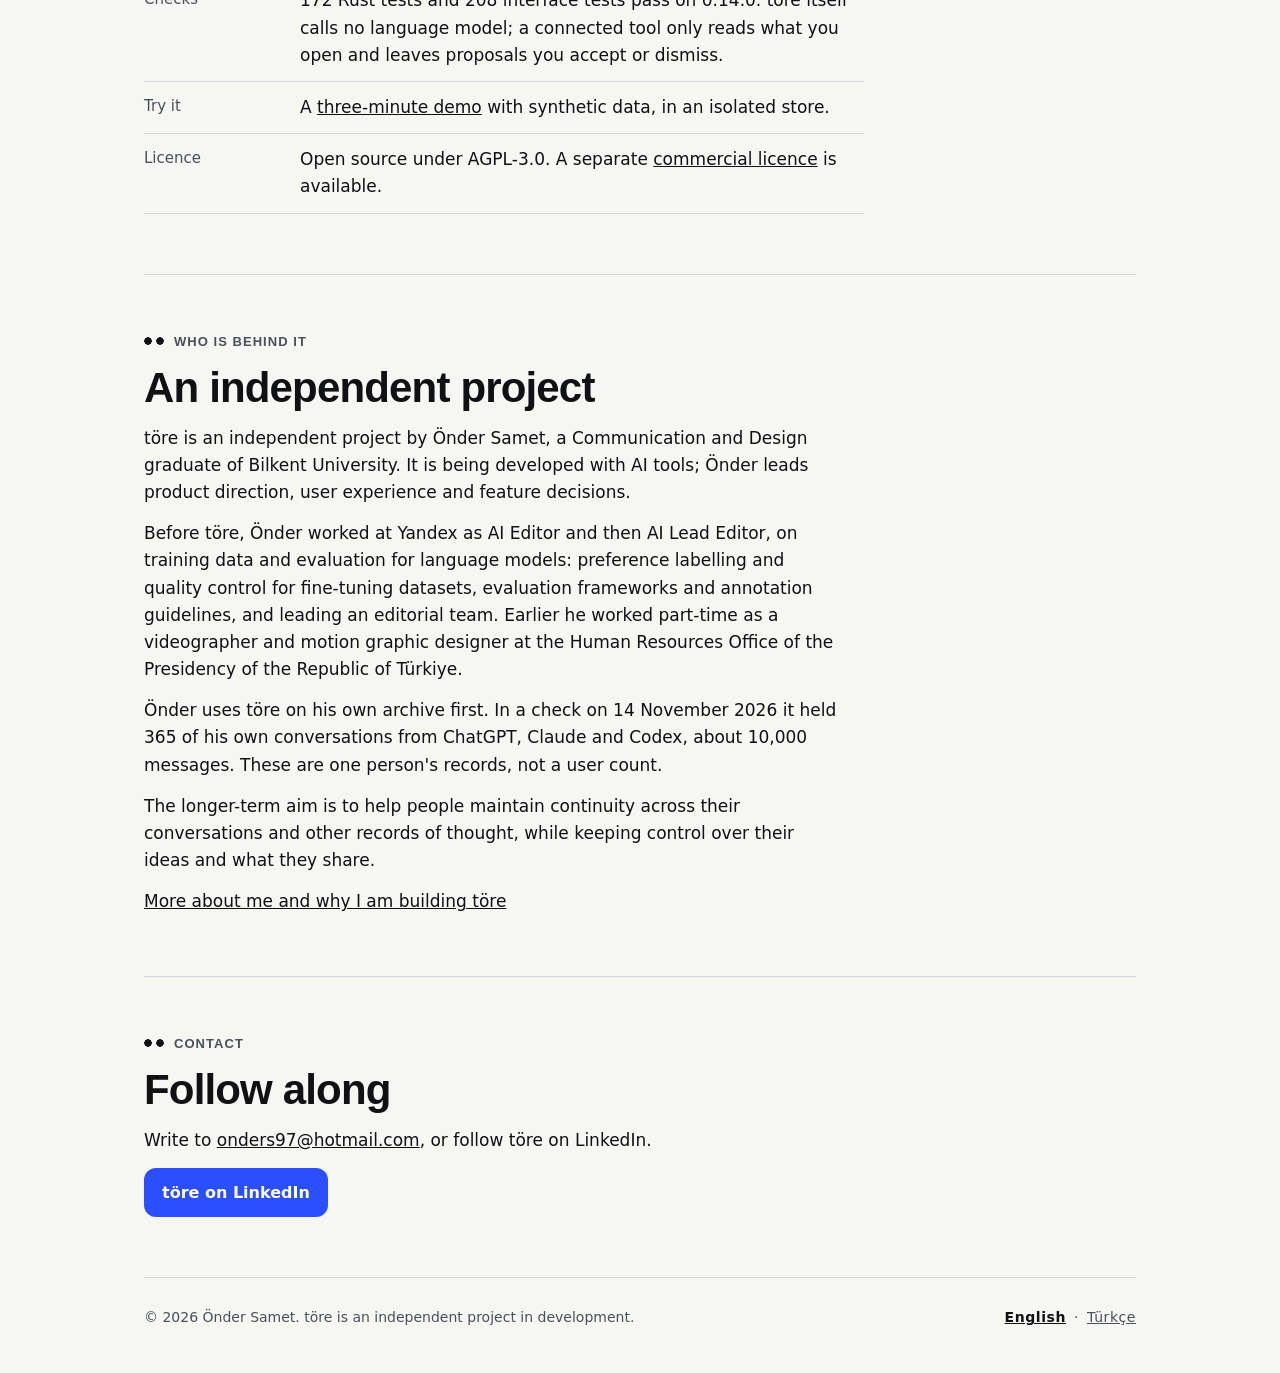
==== commit 67651aea: "Update the site to 0.14.0: work with Claude Code" ====
--- a/index.html
+++ b/index.html
@@ -28,7 +28,7 @@
     <nav class="nav" aria-label="Main">
       <span class="sections">
         <a href="#how">How it works</a>
-        <a href="#map">New</a>
+        <a href="#work">New</a>
         <a href="#principles">Principles</a>
         <a href="#status">Status</a>
       </span>
@@ -83,8 +83,15 @@
       <figure class="shot"><img src="shots/record.png" alt="A decision record shown with the original quote it was drawn from and its review states" loading="lazy"><figcaption>A decision opened next to the quote it came from. Review, adoption and currency are separate states.</figcaption></figure>
     </section>
 
+    <section id="work">
+      <p class="label">New · Work with Claude Code</p>
+      <h2>Let your AI tool pick up where you left off</h2>
+      <p>Open a topic to Claude Code and it reads your adopted decisions, open tasks and open questions, nothing else. If you allow it, it can leave a proposal: a task result, a new question, an objection to one of your positions.</p>
+      <p>Proposals wait in an inbox with the tool's name on them. The tool never writes your notebook, and nothing it writes becomes your view or closes a task until you decide.</p>
+    </section>
+
     <section id="map">
-      <p class="label">New · Map of my thinking</p>
+      <p class="label">Map of my thinking</p>
       <h2>Let a reader see where you stand, and why</h2>
       <p>The map arranges records you already have into starting points, positions, the places where you part ways with a thinker or a tradition, and your open questions. Under any position you can write an objection, your answer to it and the evidence that would change your mind.</p>
       <p>töre does not work out your views for you. Each record keeps its source quote and its review state, and one you have not reviewed is shown as awaiting review, never as your view. With your explicit consent töre writes the map to a single file on your computer, in Turkish or English; it sends it nowhere.</p>
@@ -123,8 +130,8 @@
         <div><dt>Stage</dt><dd>Preview candidate, in active development</dd></div>
         <div><dt>Interface</dt><dd>Turkish for now</dd></div>
         <div><dt>Platform</dt><dd>Tested on macOS only</dd></div>
-        <div><dt>Availability</dt><dd>Source on <a href="https://github.com/ondersamet97/tore" rel="noopener">GitHub</a> (version 0.13.0). You build it yourself; there is no installer yet.</dd></div>
-        <div><dt>Checks</dt><dd>165 Rust tests and 174 interface tests pass on 0.13.0. Organising topics, linking thinkers and arranging the map call no language model.</dd></div>
+        <div><dt>Availability</dt><dd>Source on <a href="https://github.com/ondersamet97/tore" rel="noopener">GitHub</a> (version 0.14.0). You build it yourself; there is no installer yet.</dd></div>
+        <div><dt>Checks</dt><dd>172 Rust tests and 208 interface tests pass on 0.14.0. töre itself calls no language model; a connected tool only reads what you open and leaves proposals you accept or dismiss.</dd></div>
         <div><dt>Try it</dt><dd>A <a href="https://github.com/ondersamet97/tore/blob/main/docs/PREVIEW-DEMO.md" rel="noopener">three-minute demo</a> with synthetic data, in an isolated store.</dd></div>
         <div><dt>Licence</dt><dd>Open source under AGPL-3.0. A separate <a href="https://github.com/ondersamet97/tore/blob/main/COMMERCIAL-LICENSE.md" rel="noopener">commercial licence</a> is available.</dd></div>
       </dl>
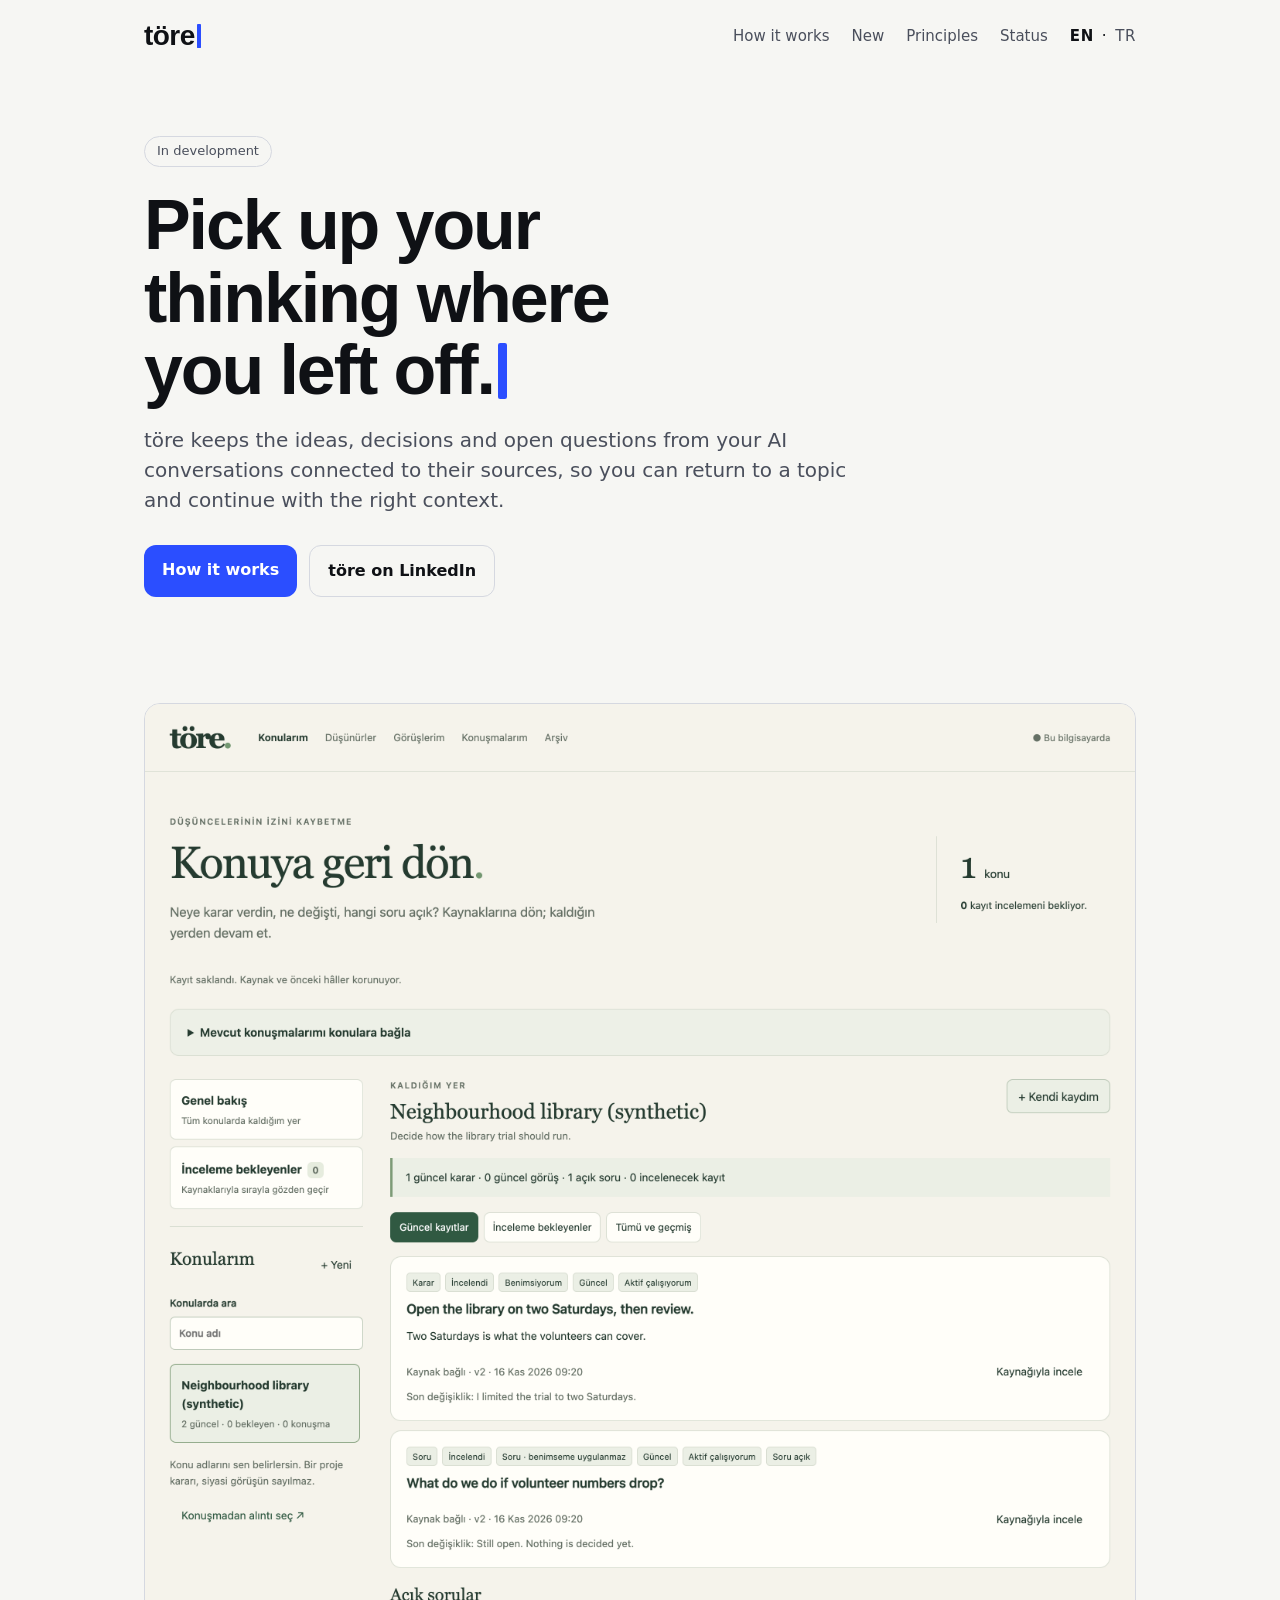
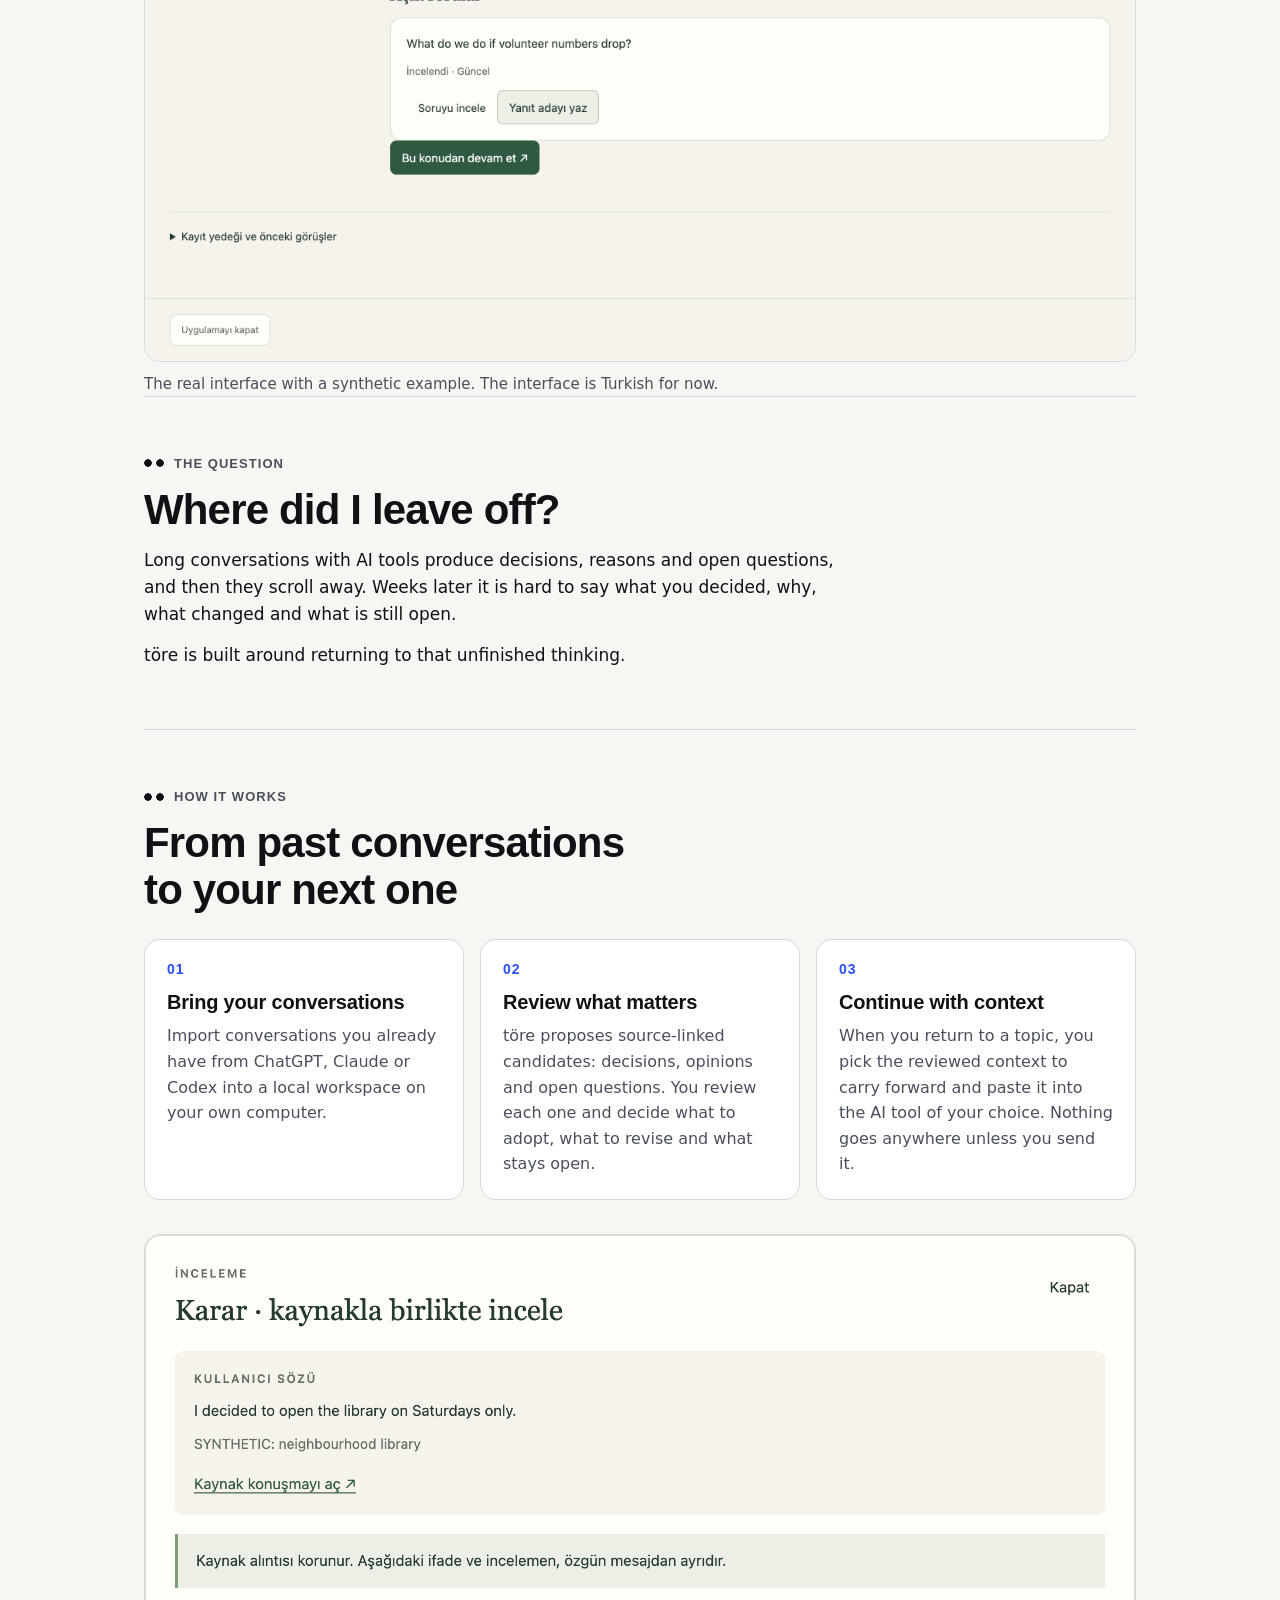
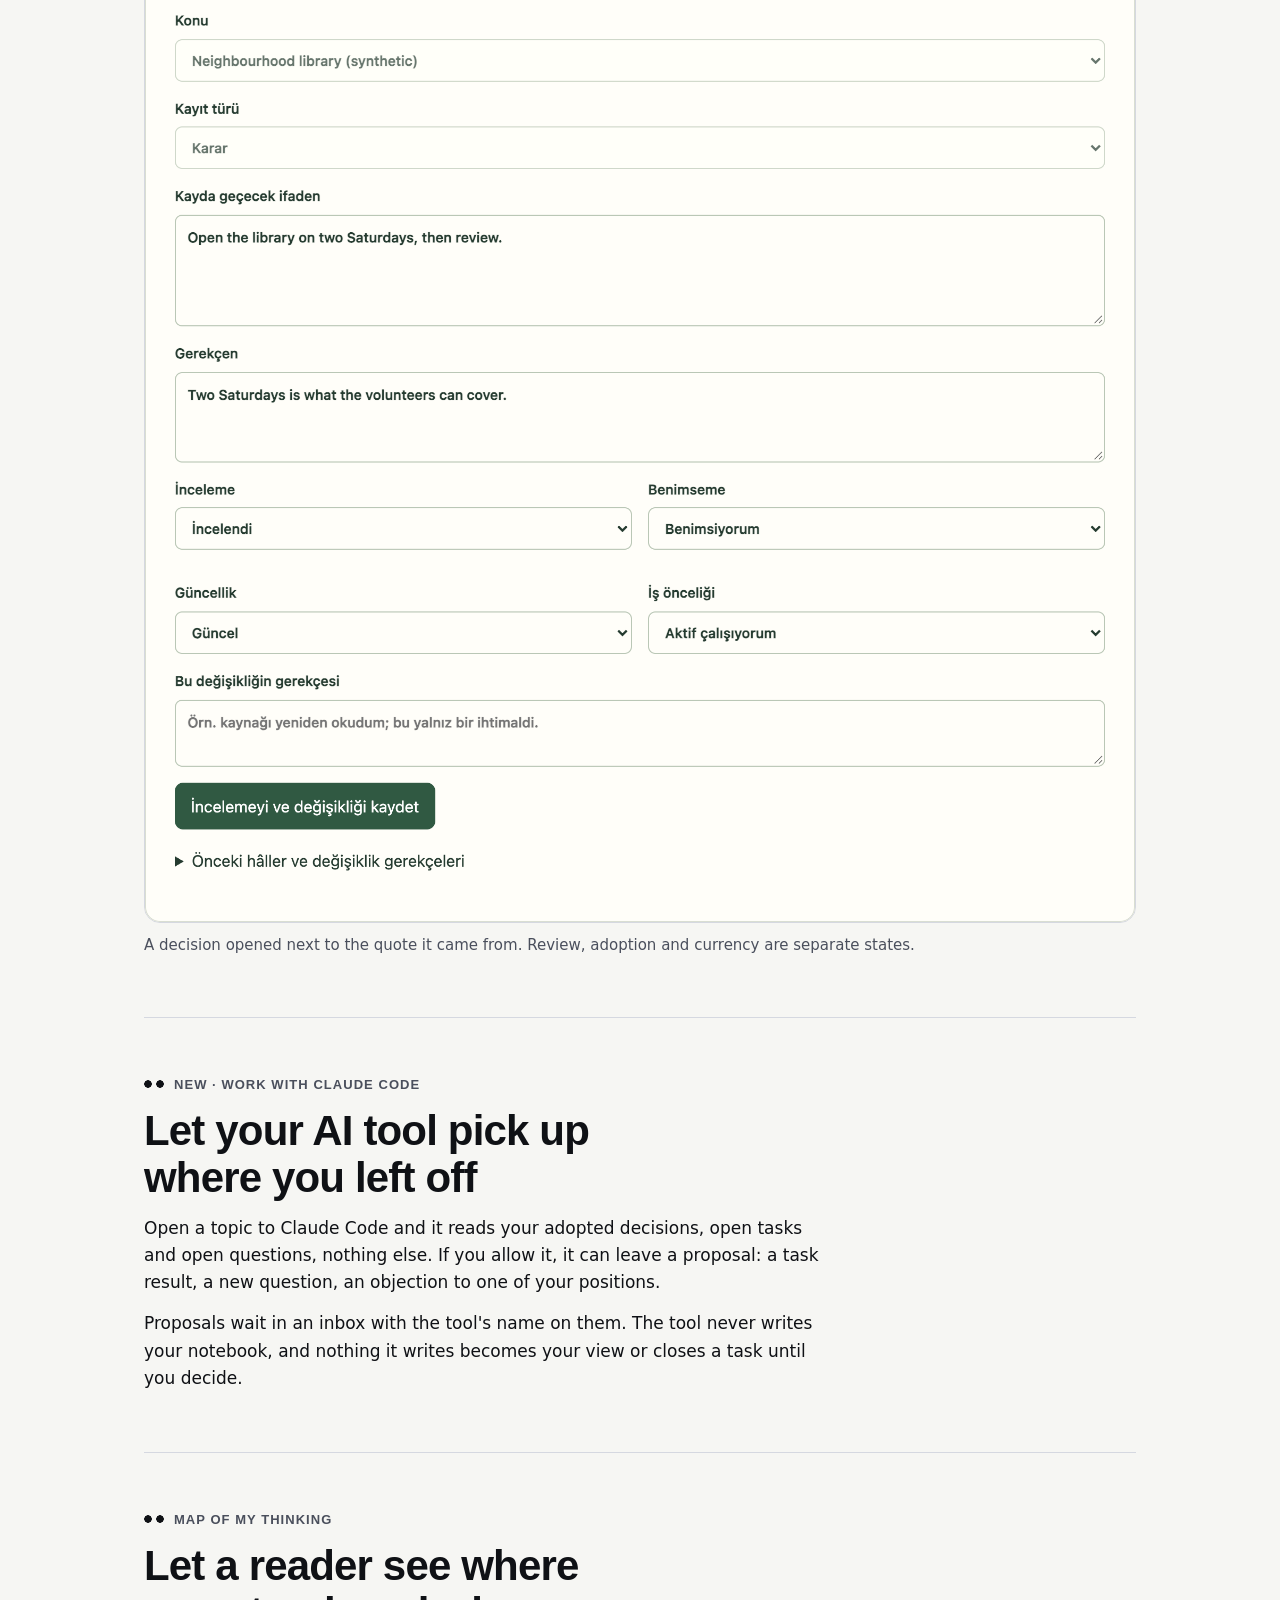
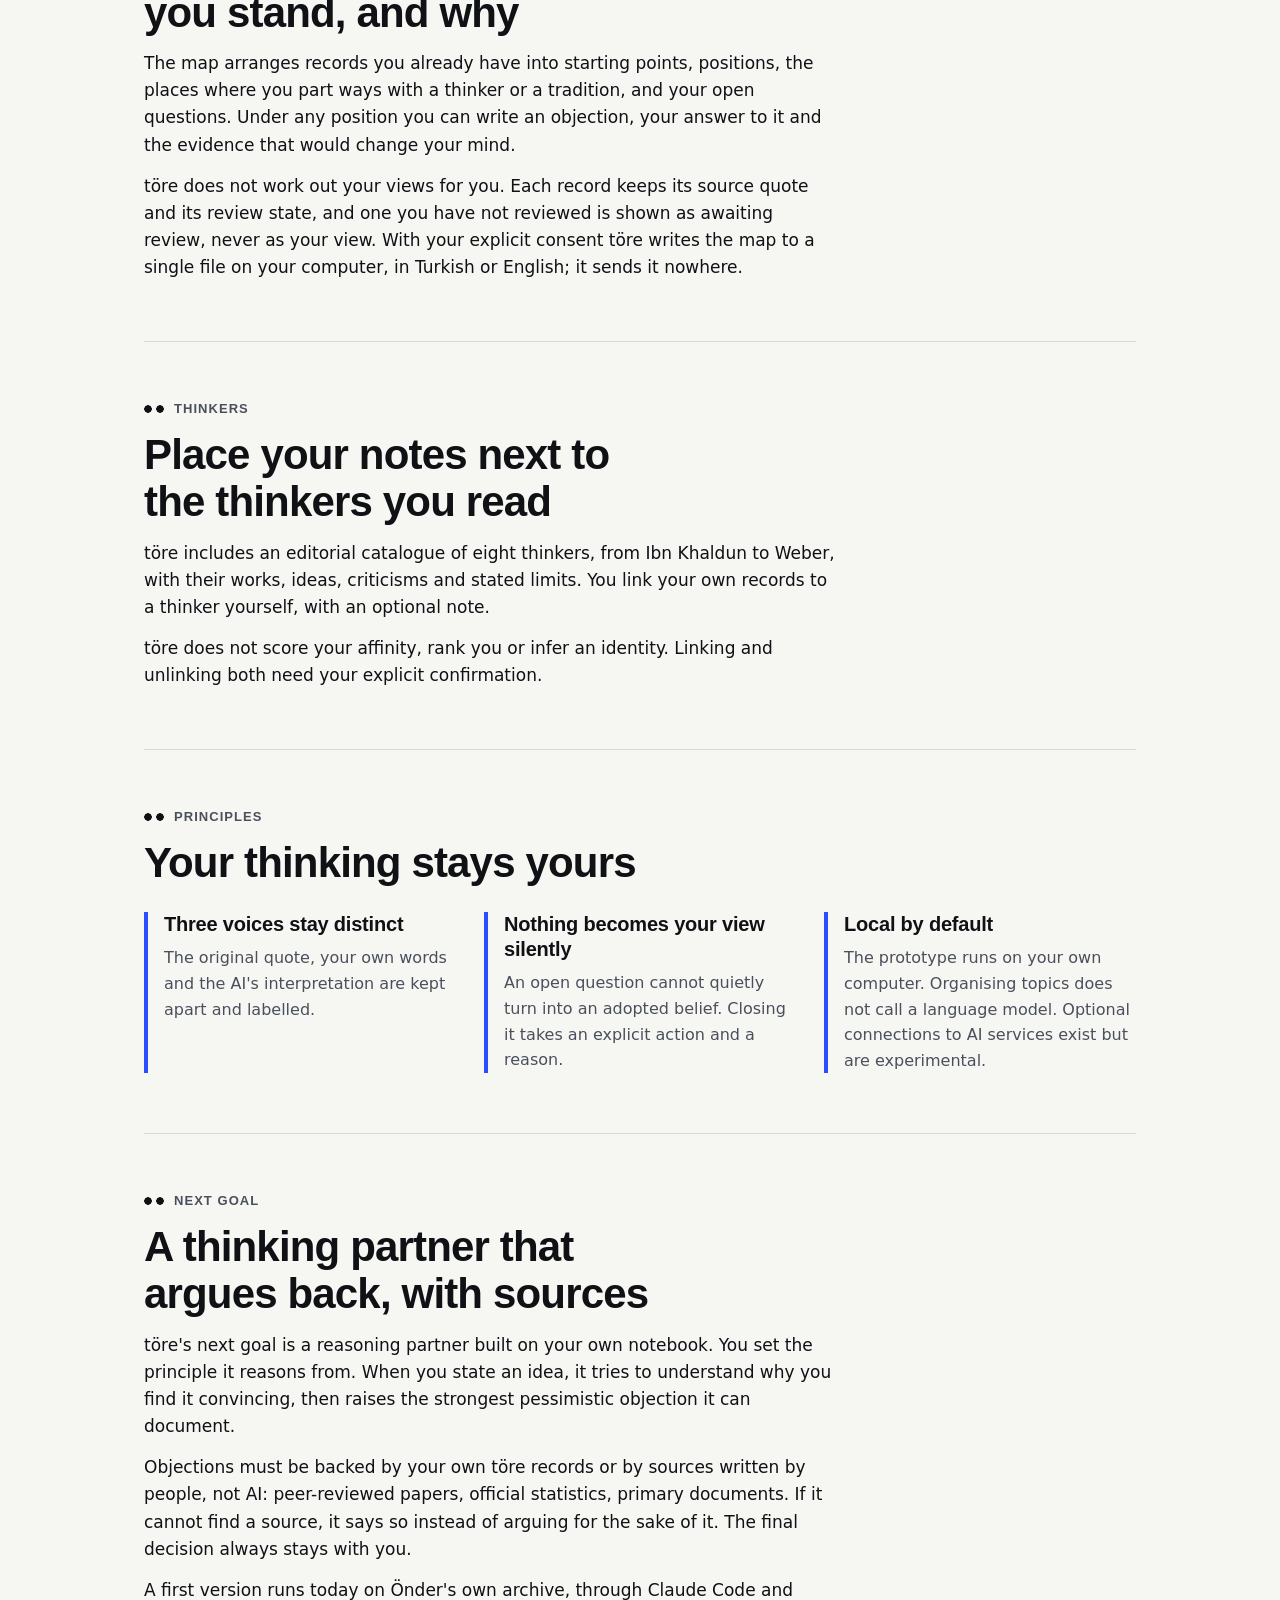
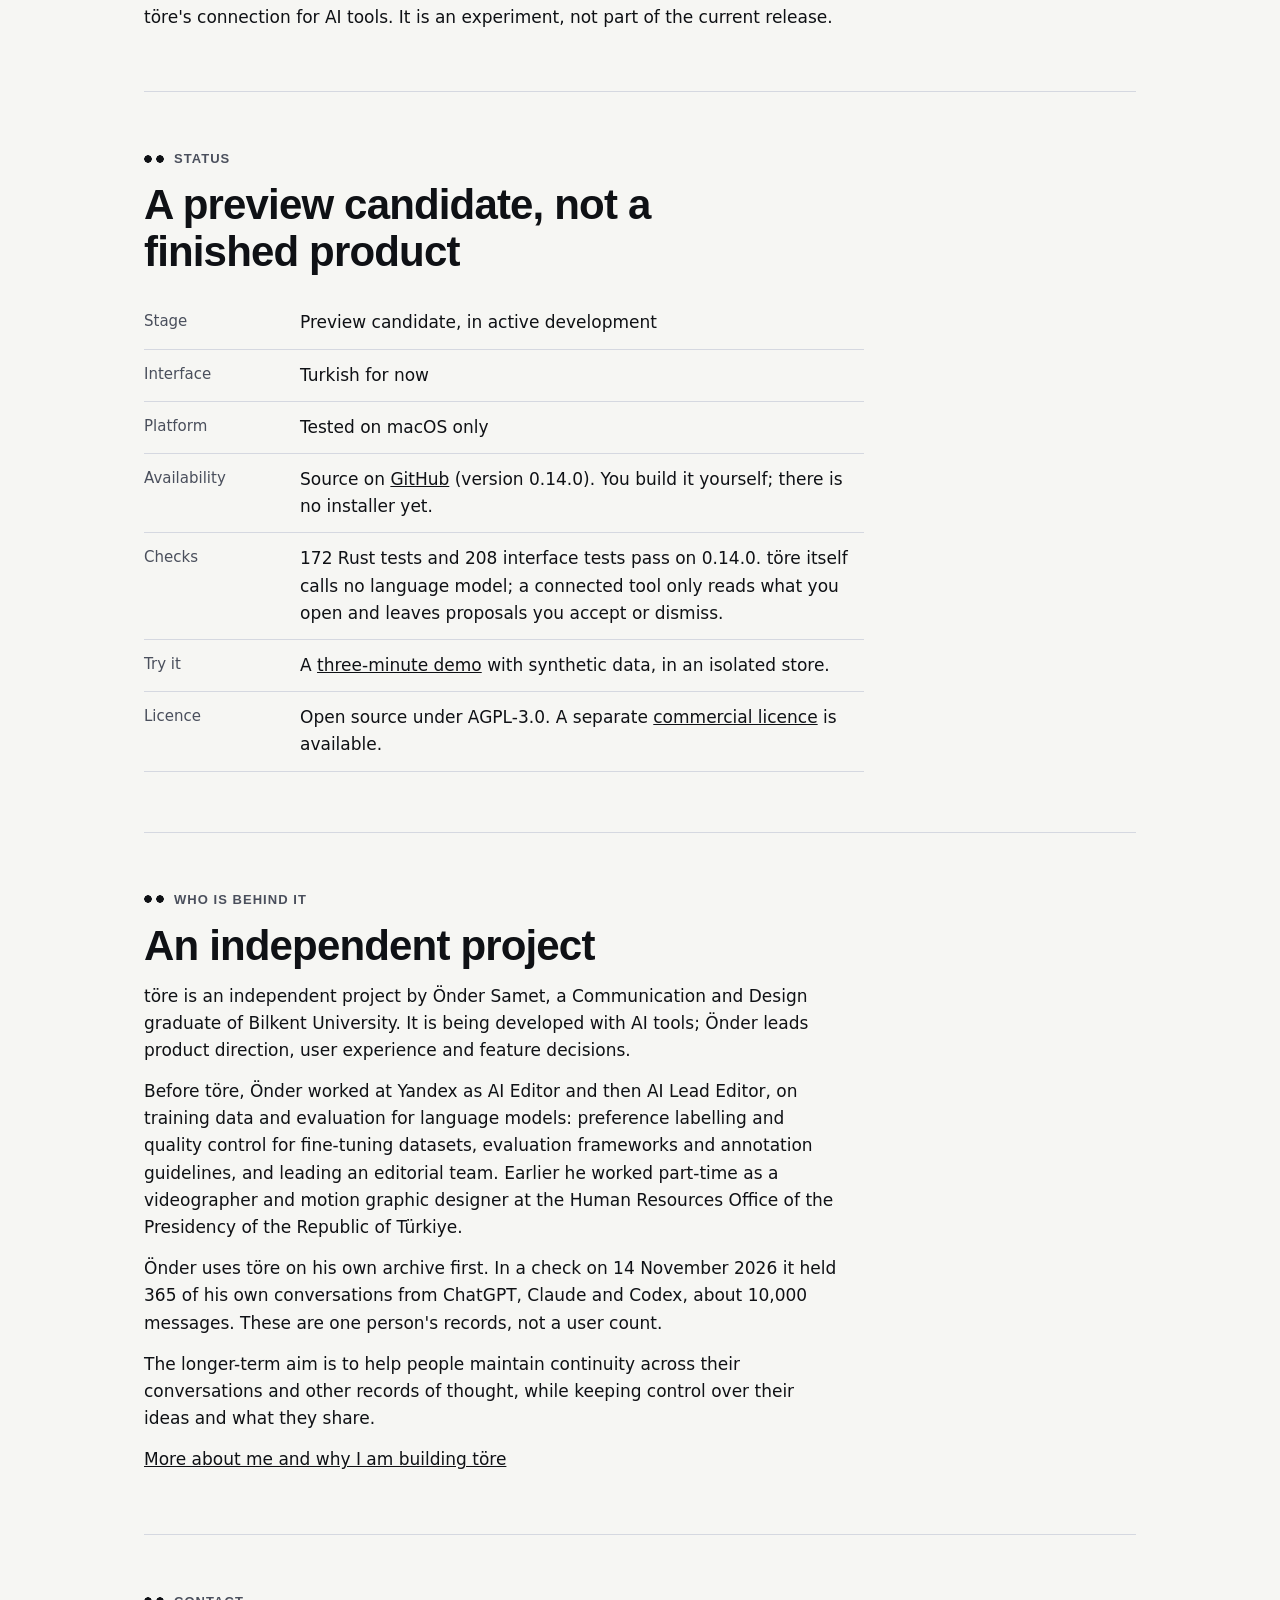
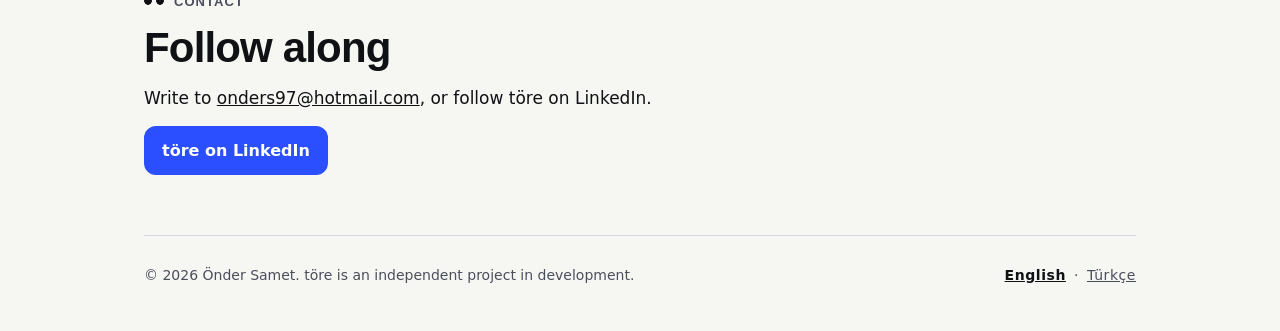
==== commit 6ed7d9f2: "Add next goal: a thinking partner that argues back with sources Co-Authored-By: Claude Opus 5.5 <nor" ====
--- a/index.html
+++ b/index.html
@@ -123,6 +123,14 @@
       </ul>
     </section>
 
+    <section id="next">
+      <p class="label">Next goal</p>
+      <h2>A thinking partner that argues back, with sources</h2>
+      <p>töre's next goal is a reasoning partner built on your own notebook. You set the principle it reasons from. When you state an idea, it tries to understand why you find it convincing, then raises the strongest pessimistic objection it can document.</p>
+      <p>Objections must be backed by your own töre records or by sources written by people, not AI: peer-reviewed papers, official statistics, primary documents. If it cannot find a source, it says so instead of arguing for the sake of it. The final decision always stays with you.</p>
+      <p>A first version runs today on Önder's own archive, through Claude Code and töre's connection for AI tools. It is an experiment, not part of the current release.</p>
+    </section>
+
     <section id="status">
       <p class="label">Status</p>
       <h2>A preview candidate, not a finished product</h2>
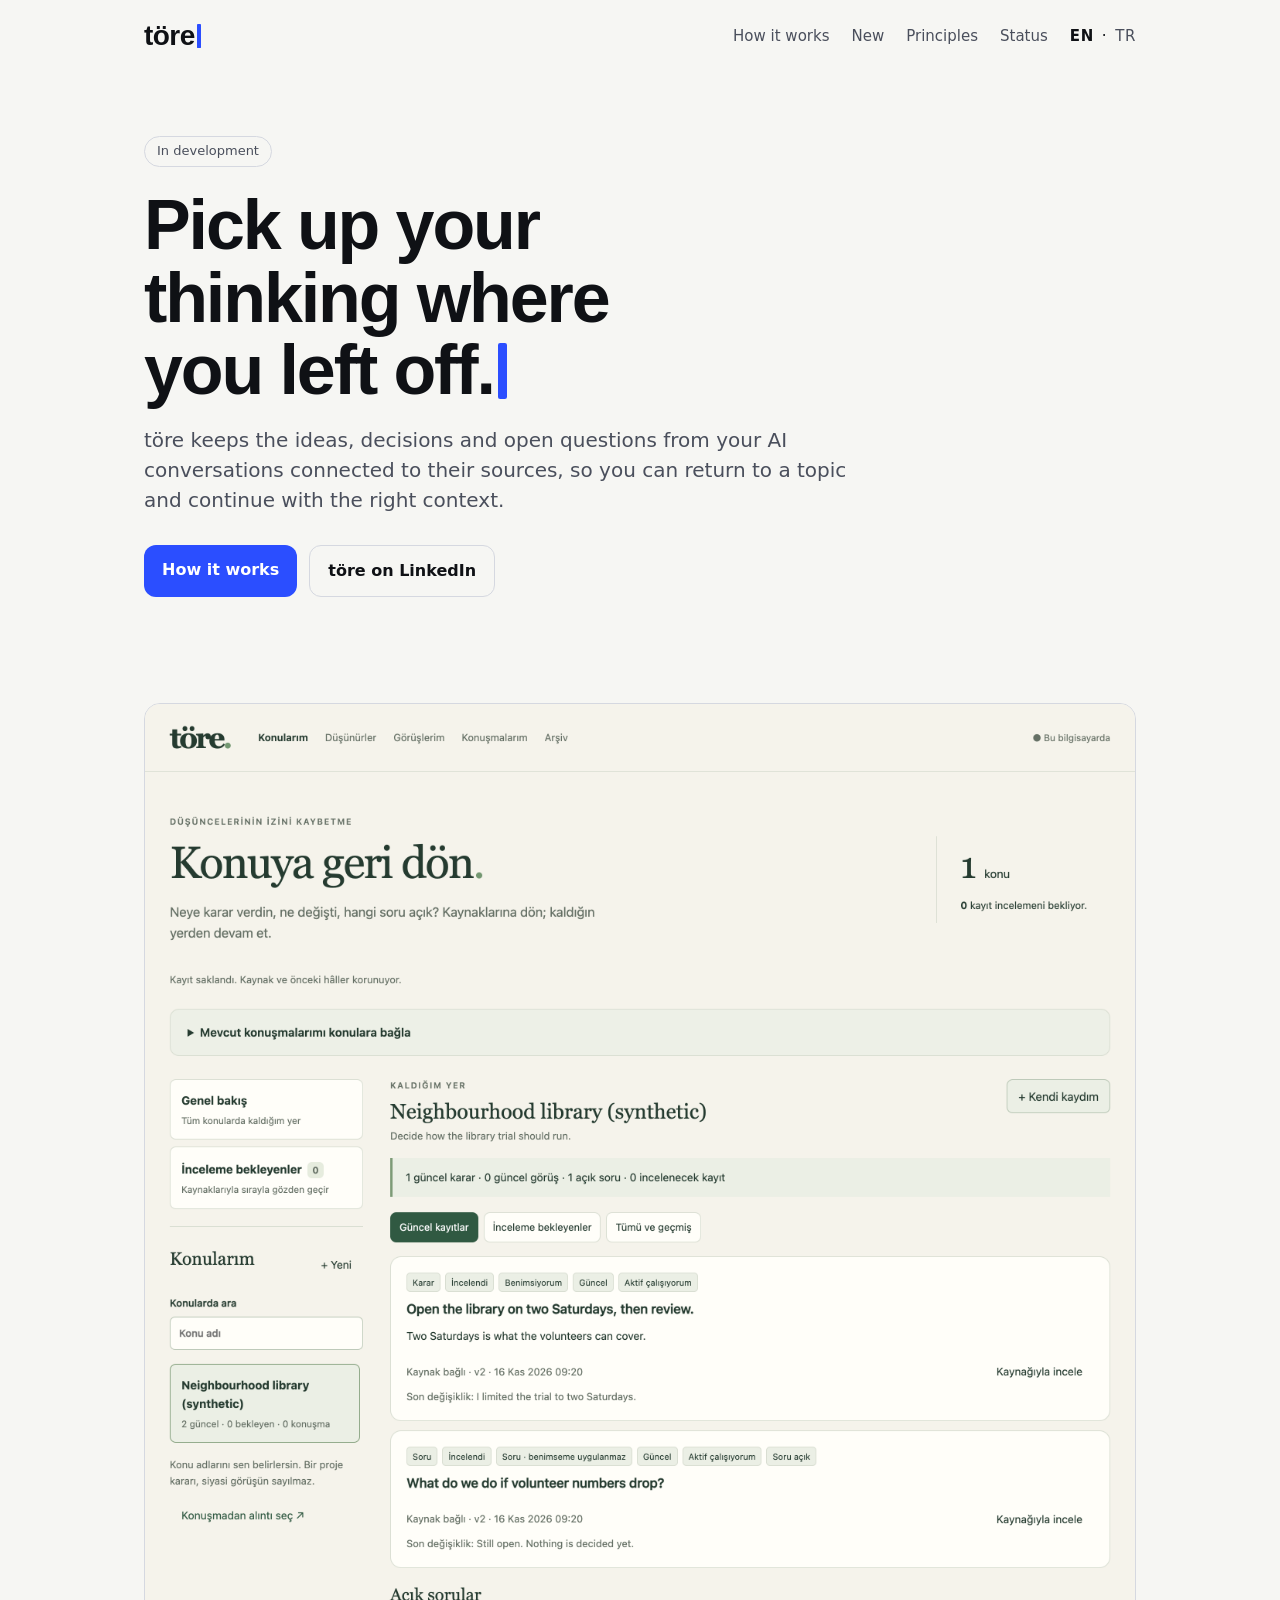
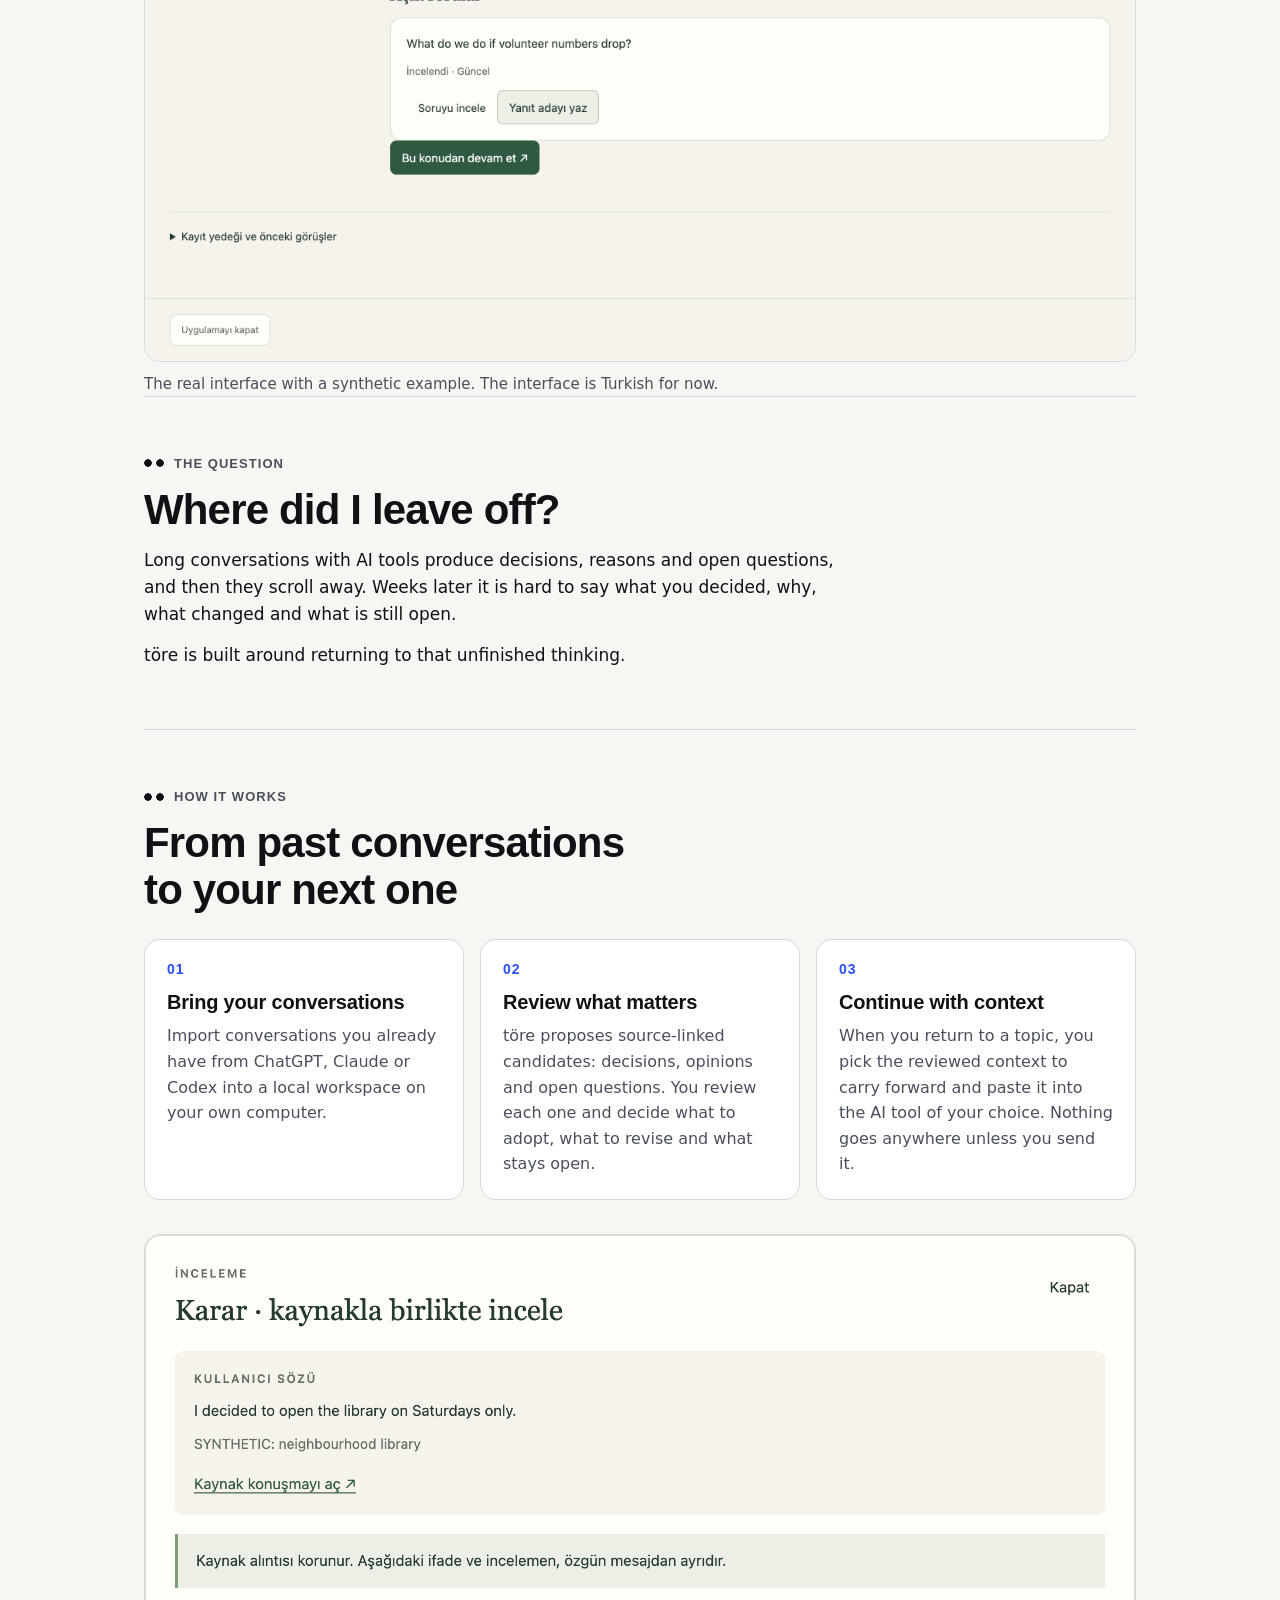
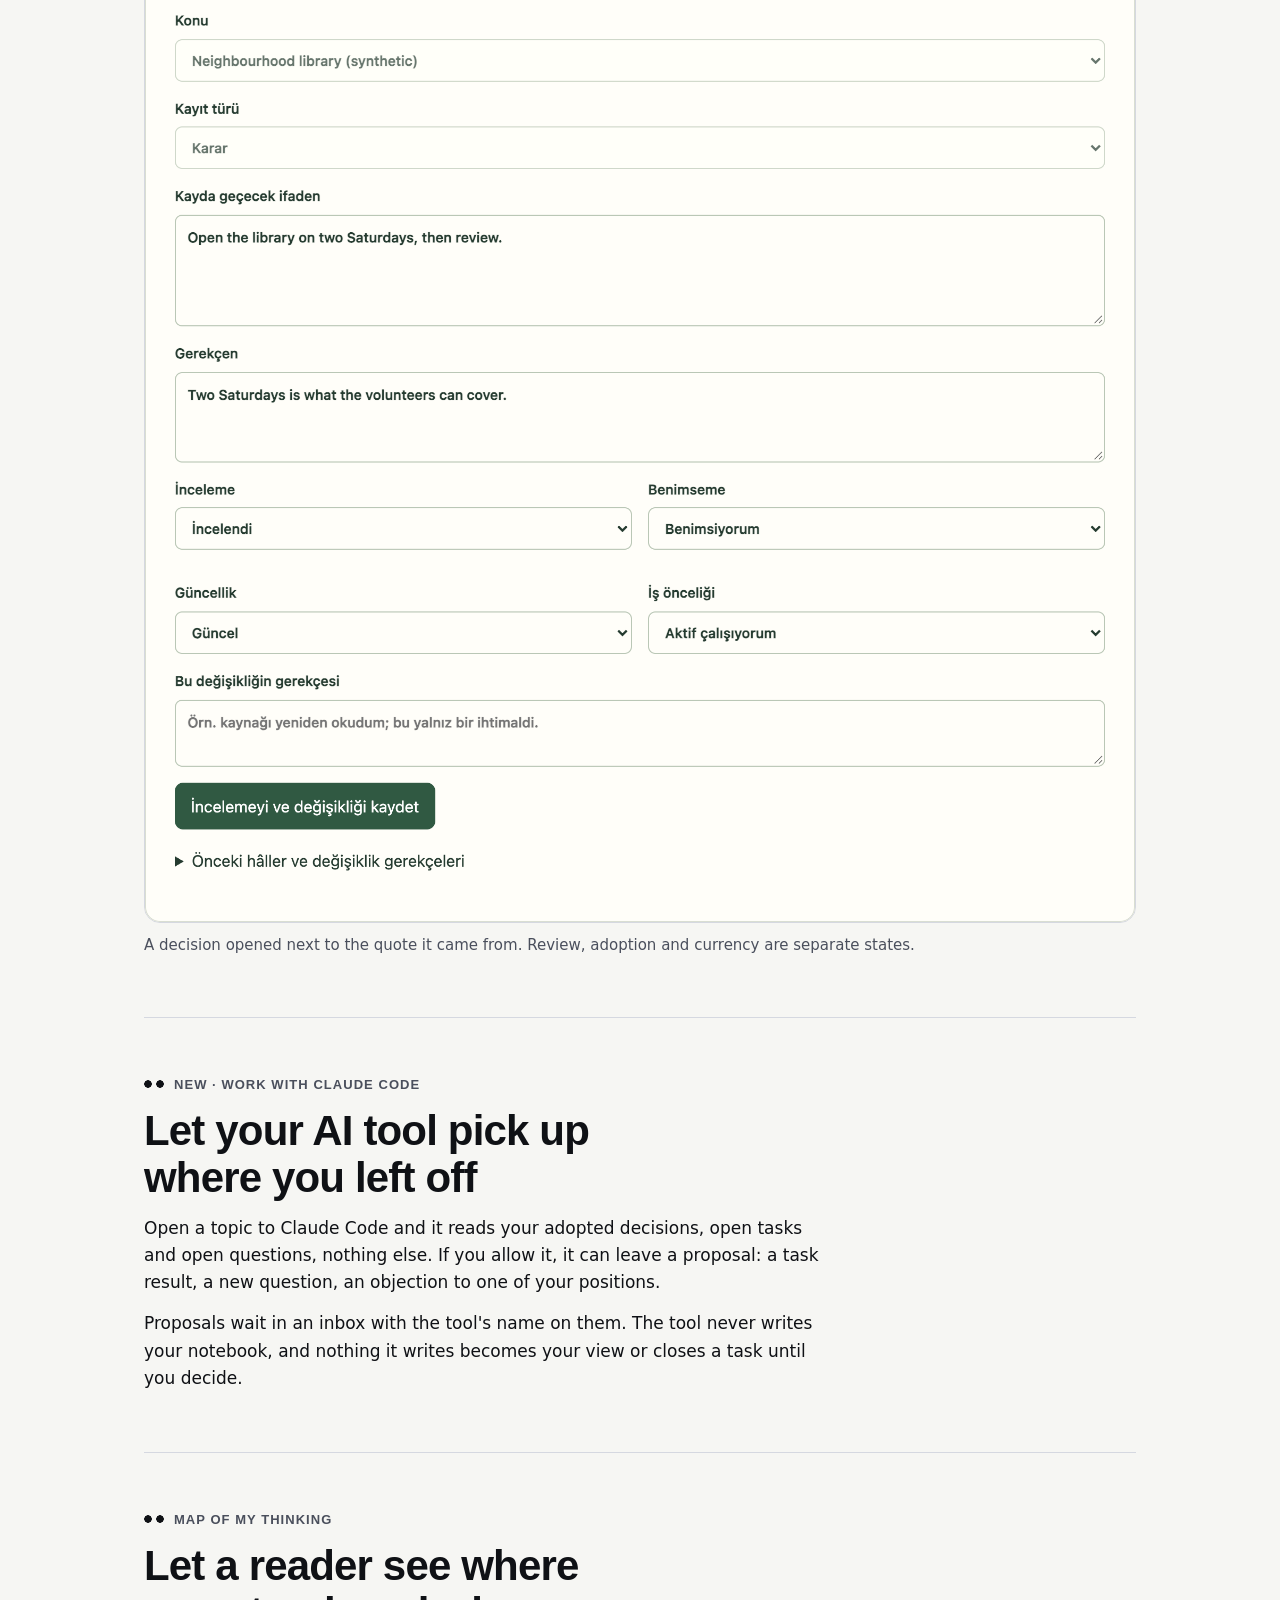
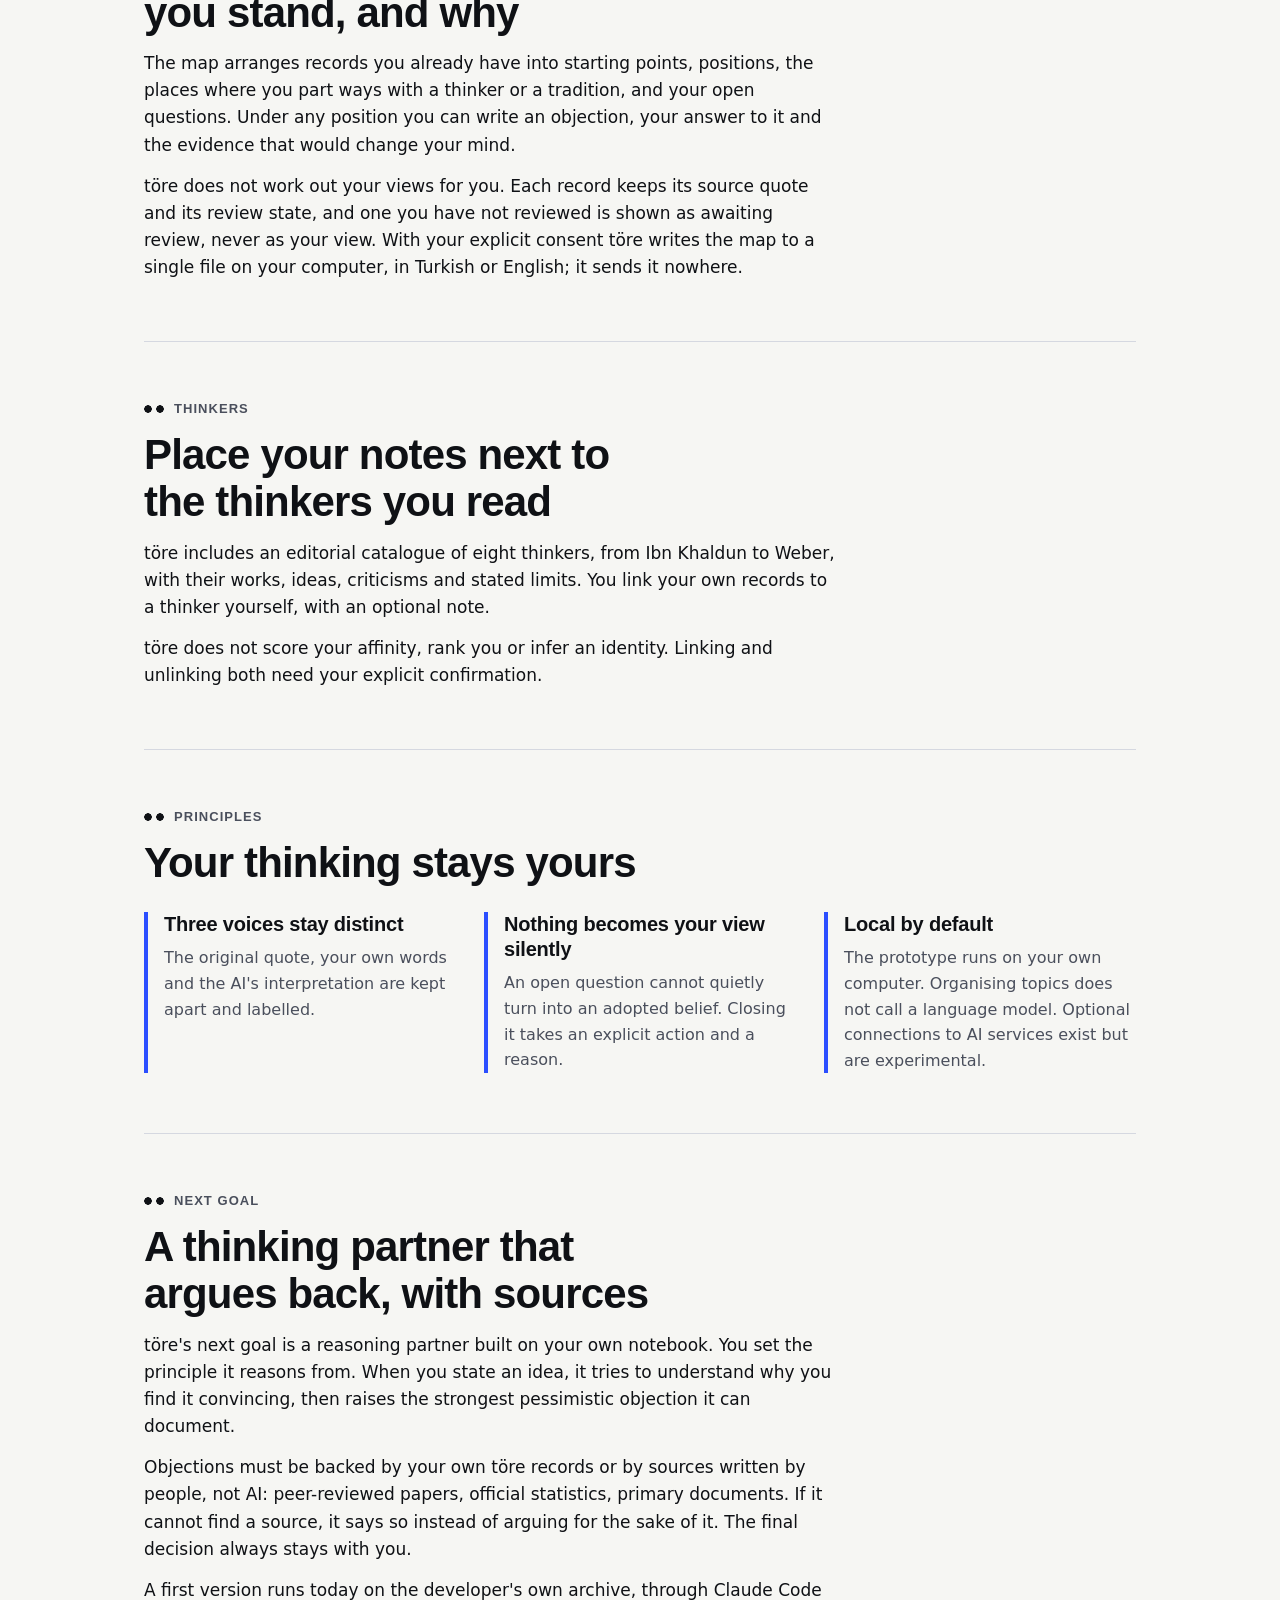
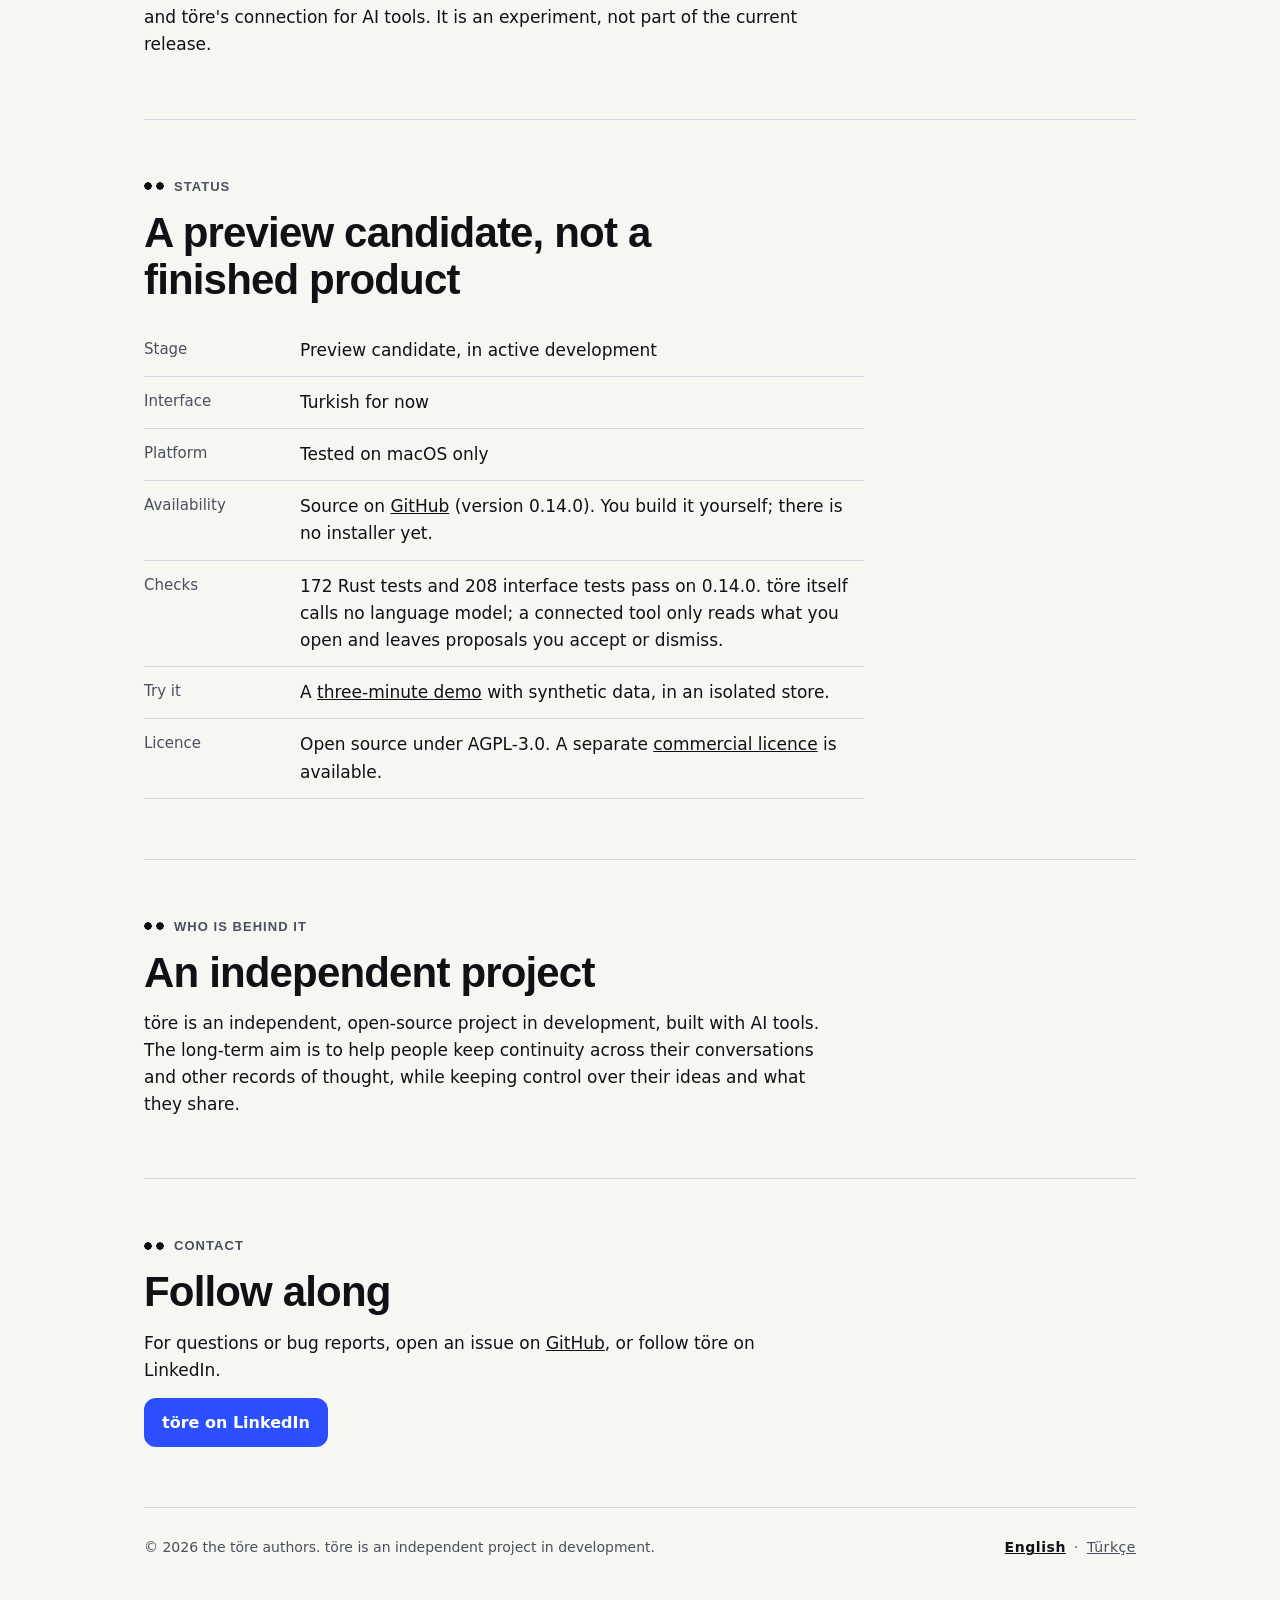
==== commit 07c4ffd9: "Remove the maintainer's name, email and work history from the site Co-Authored-By: Claude Opus 5.5 <" ====
--- a/index.html
+++ b/index.html
@@ -128,7 +128,7 @@
       <h2>A thinking partner that argues back, with sources</h2>
       <p>töre's next goal is a reasoning partner built on your own notebook. You set the principle it reasons from. When you state an idea, it tries to understand why you find it convincing, then raises the strongest pessimistic objection it can document.</p>
       <p>Objections must be backed by your own töre records or by sources written by people, not AI: peer-reviewed papers, official statistics, primary documents. If it cannot find a source, it says so instead of arguing for the sake of it. The final decision always stays with you.</p>
-      <p>A first version runs today on Önder's own archive, through Claude Code and töre's connection for AI tools. It is an experiment, not part of the current release.</p>
+      <p>A first version runs today on the developer's own archive, through Claude Code and töre's connection for AI tools. It is an experiment, not part of the current release.</p>
     </section>
 
     <section id="status">
@@ -148,17 +148,13 @@
     <section id="about">
       <p class="label">Who is behind it</p>
       <h2>An independent project</h2>
-      <p>töre is an independent project by Önder Samet, a Communication and Design graduate of Bilkent University. It is being developed with AI tools; Önder leads product direction, user experience and feature decisions.</p>
-      <p>Before töre, Önder worked at Yandex as AI Editor and then AI Lead Editor, on training data and evaluation for language models: preference labelling and quality control for fine-tuning datasets, evaluation frameworks and annotation guidelines, and leading an editorial team. Earlier he worked part-time as a videographer and motion graphic designer at the Human Resources Office of the Presidency of the Republic of Türkiye.</p>
-      <p>Önder uses töre on his own archive first. In a check on 14 November 2026 it held 365 of his own conversations from ChatGPT, Claude and Codex, about 10,000 messages. These are one person's records, not a user count.</p>
-      <p>The longer-term aim is to help people maintain continuity across their conversations and other records of thought, while keeping control over their ideas and what they share.</p>
-      <p><a href="https://github.com/ondersamet97/tore/blob/main/ABOUT.md" rel="noopener">More about me and why I am building töre</a></p>
+      <p>töre is an independent, open-source project in development, built with AI tools. The long-term aim is to help people keep continuity across their conversations and other records of thought, while keeping control over their ideas and what they share.</p>
     </section>
 
     <section id="contact">
       <p class="label">Contact</p>
       <h2>Follow along</h2>
-      <p>Write to <a href="mailto:onders97@hotmail.com">onders97@hotmail.com</a>, or follow töre on LinkedIn.</p>
+      <p>For questions or bug reports, open an issue on <a href="https://github.com/ondersamet97/tore/issues" rel="noopener">GitHub</a>, or follow töre on LinkedIn.</p>
       <div class="actions">
         <a class="btn" href="https://www.linkedin.com/company/tore-app/" rel="noopener">töre on LinkedIn</a>
       </div>
@@ -166,7 +162,7 @@
   </main>
 
   <footer class="site-footer">
-    <span>© 2026 Önder Samet. töre is an independent project in development.</span>
+    <span>© 2026 the töre authors. töre is an independent project in development.</span>
     <span class="lang"><a href="index.html" lang="en" aria-current="page">English</a><span aria-hidden="true">·</span><a href="tr/index.html" lang="tr" hreflang="tr">Türkçe</a></span>
   </footer>
 
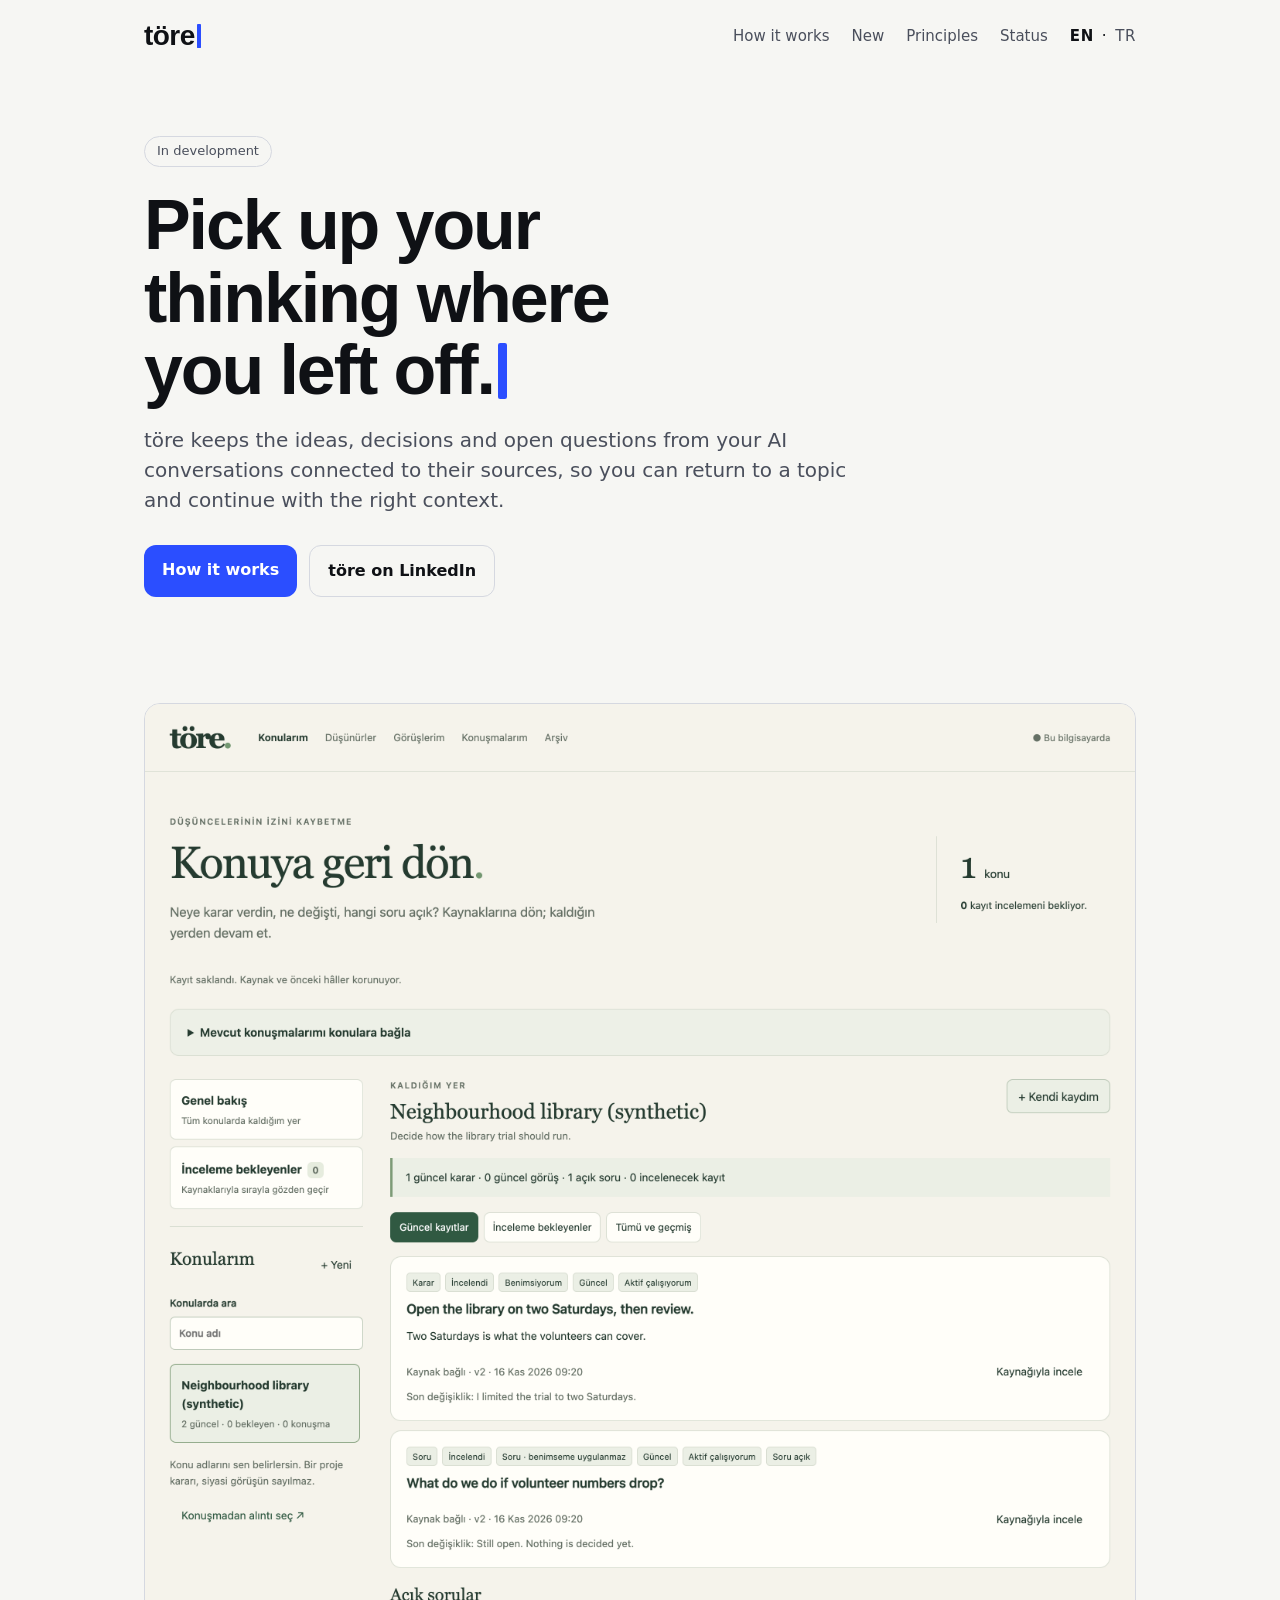
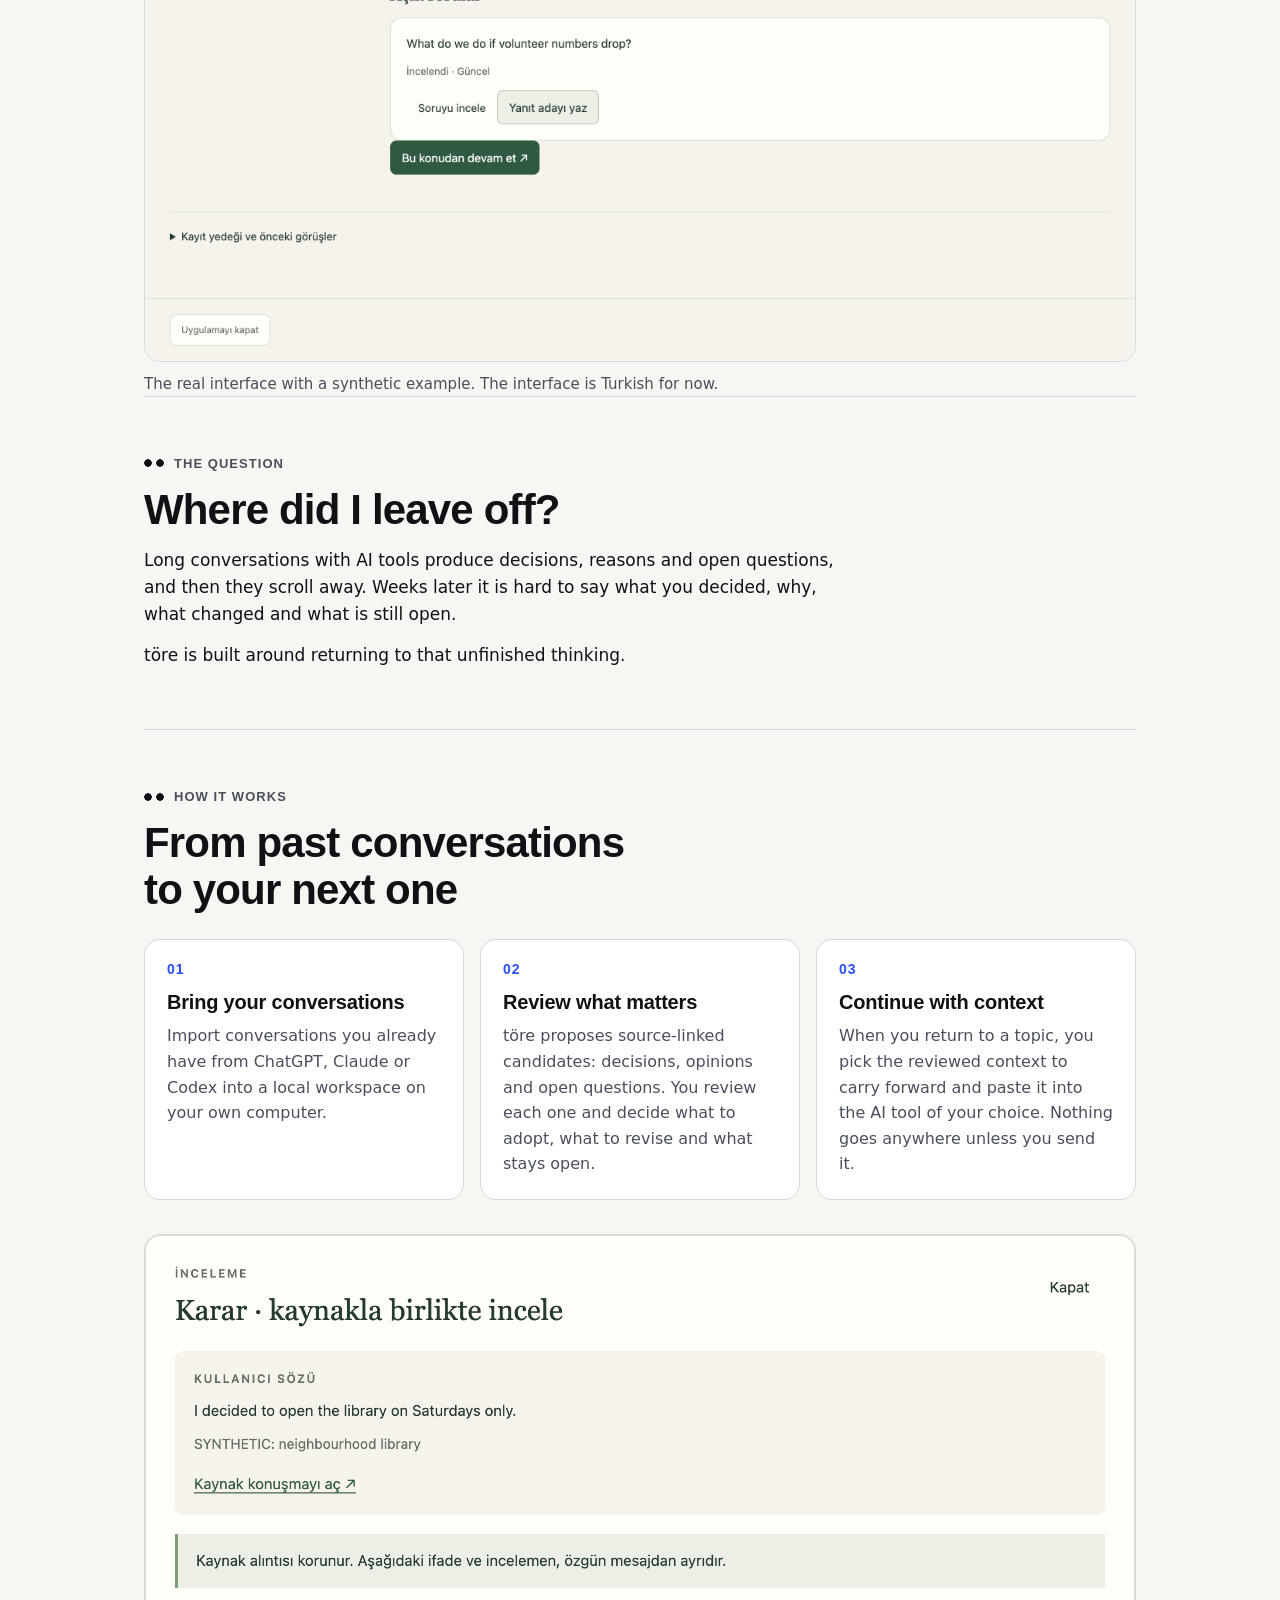
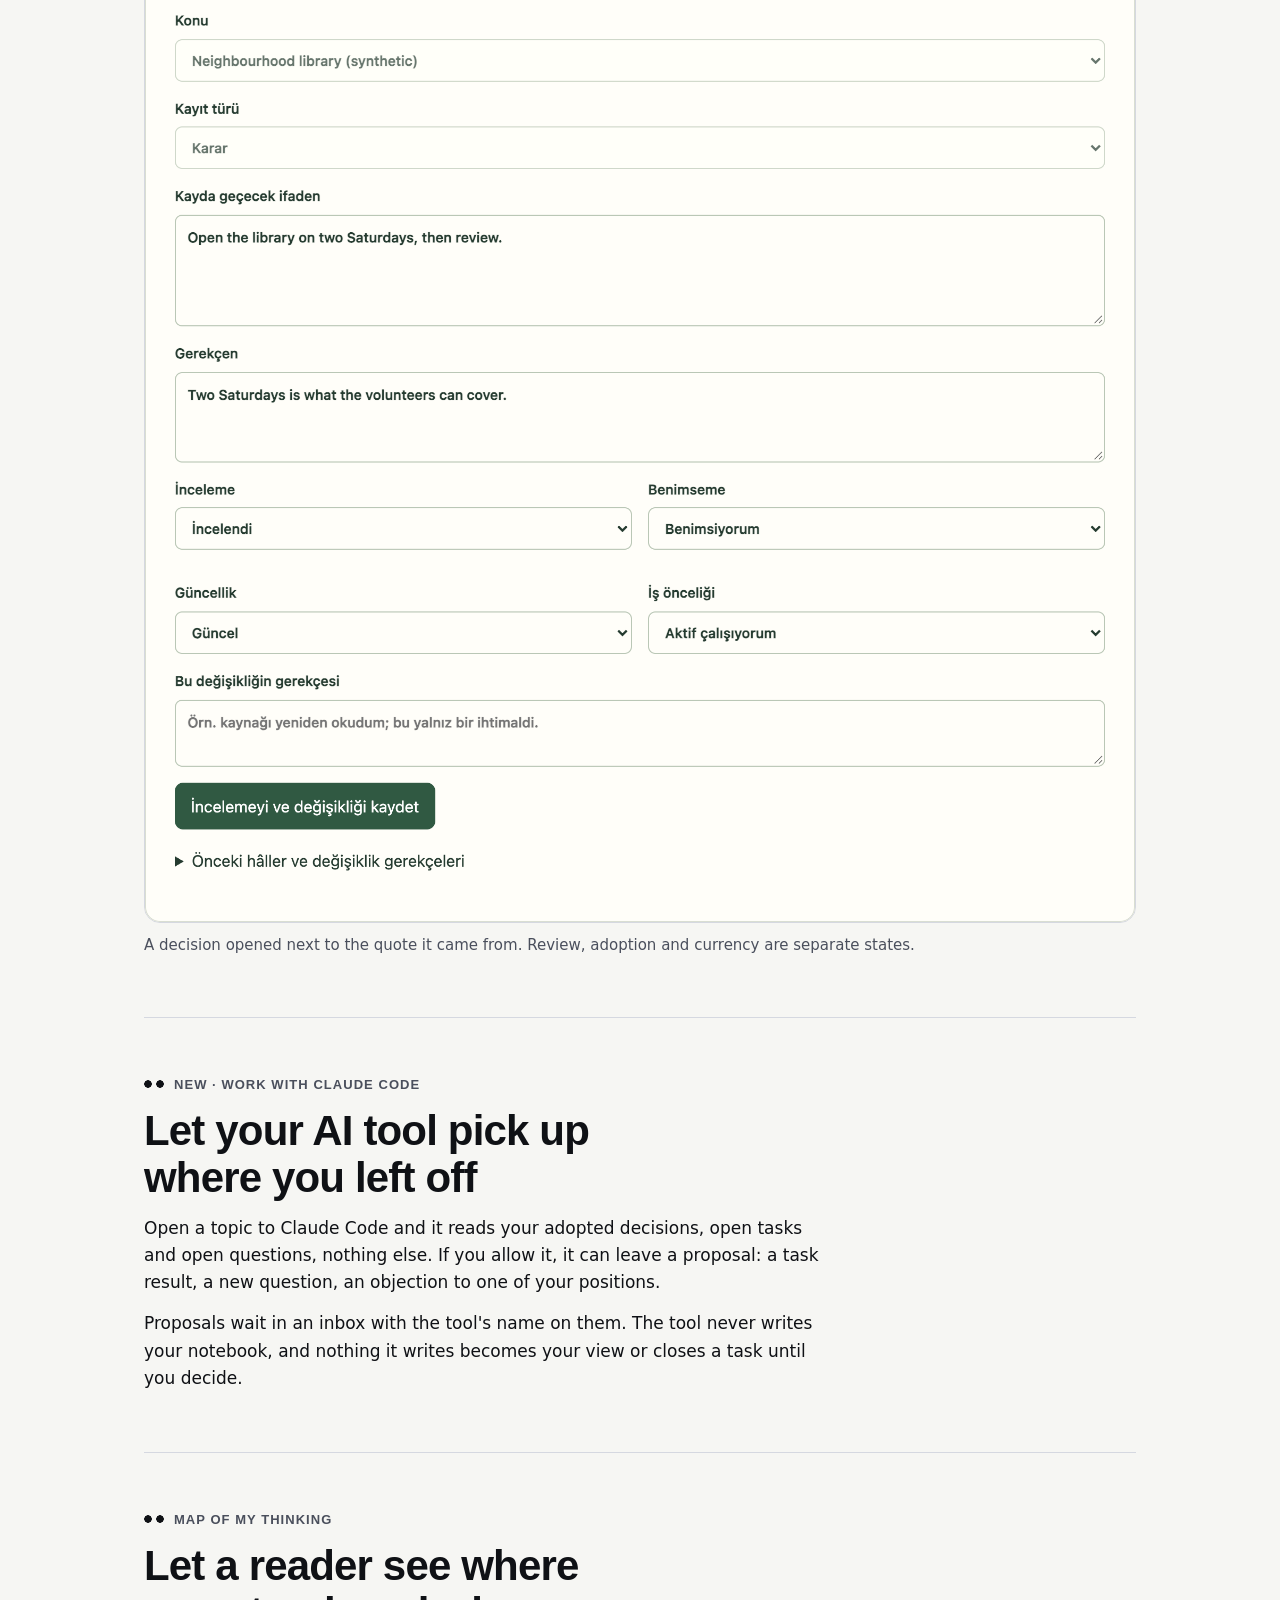
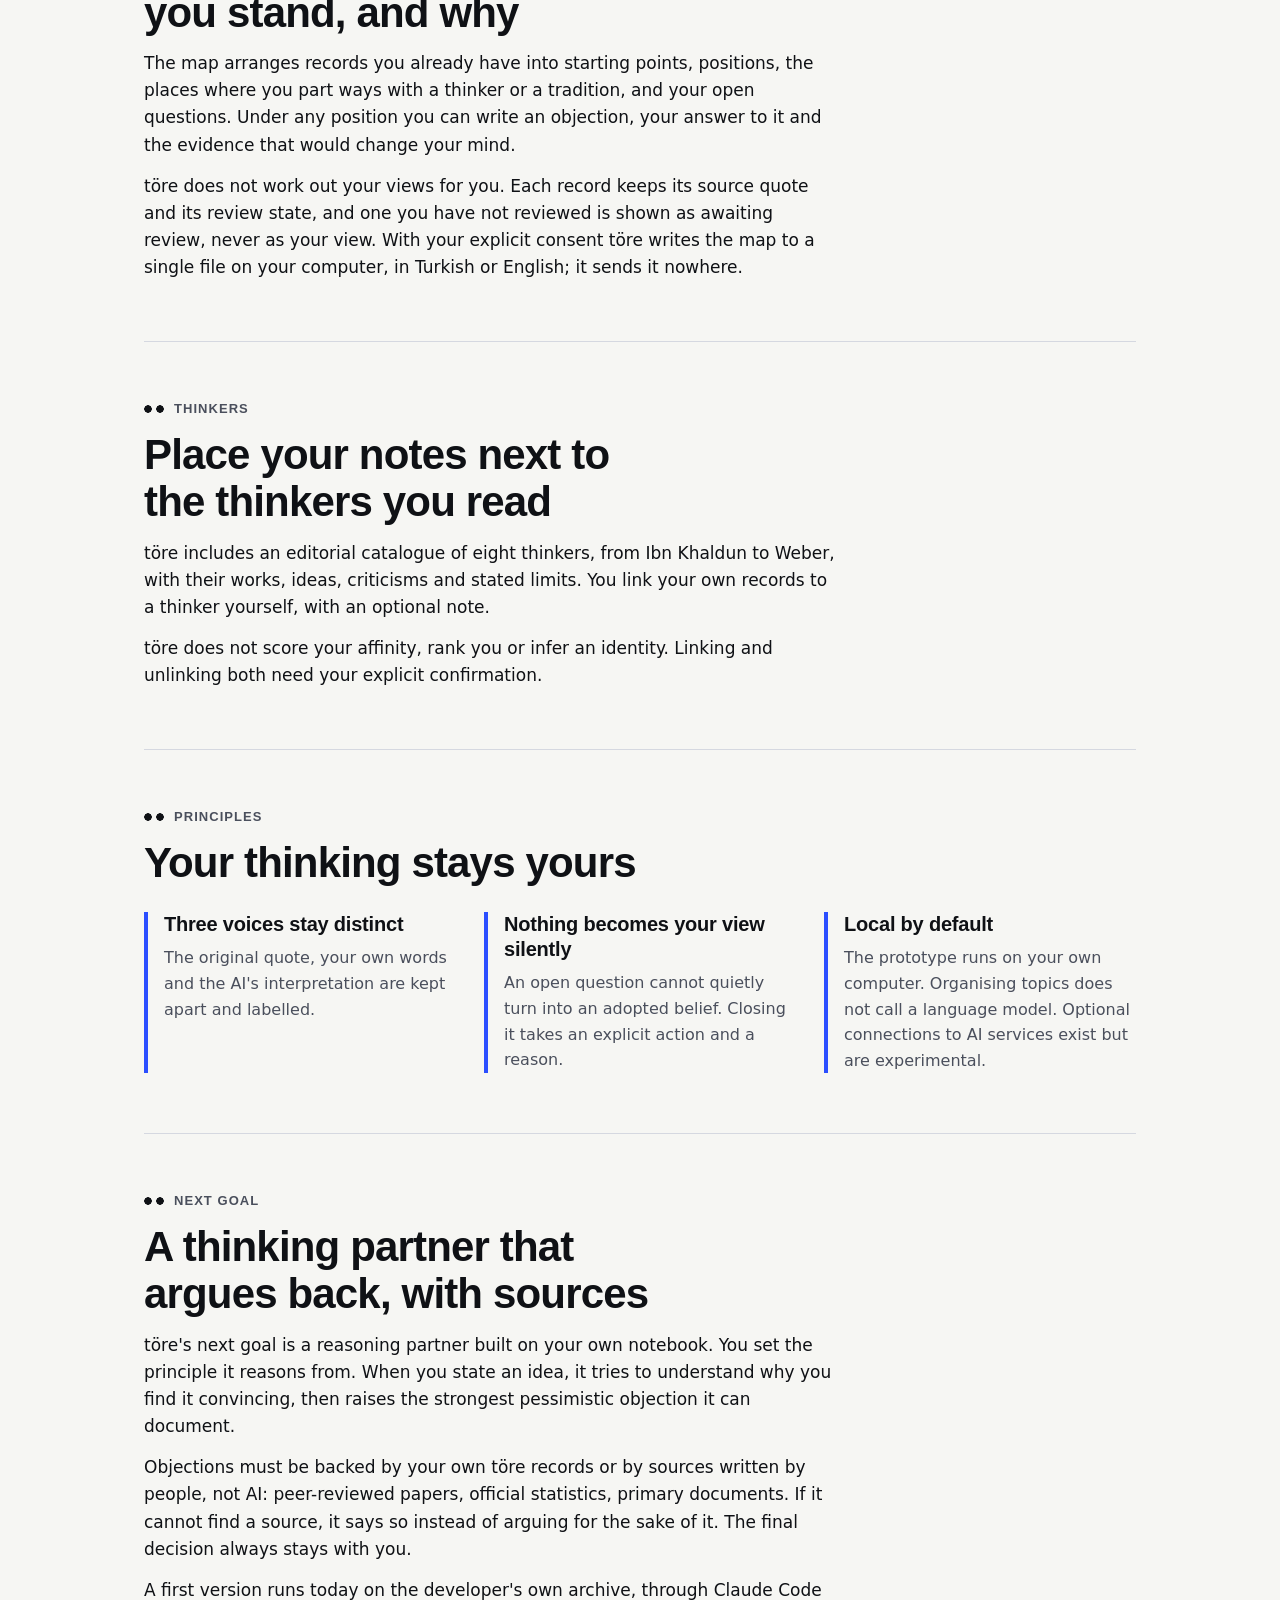
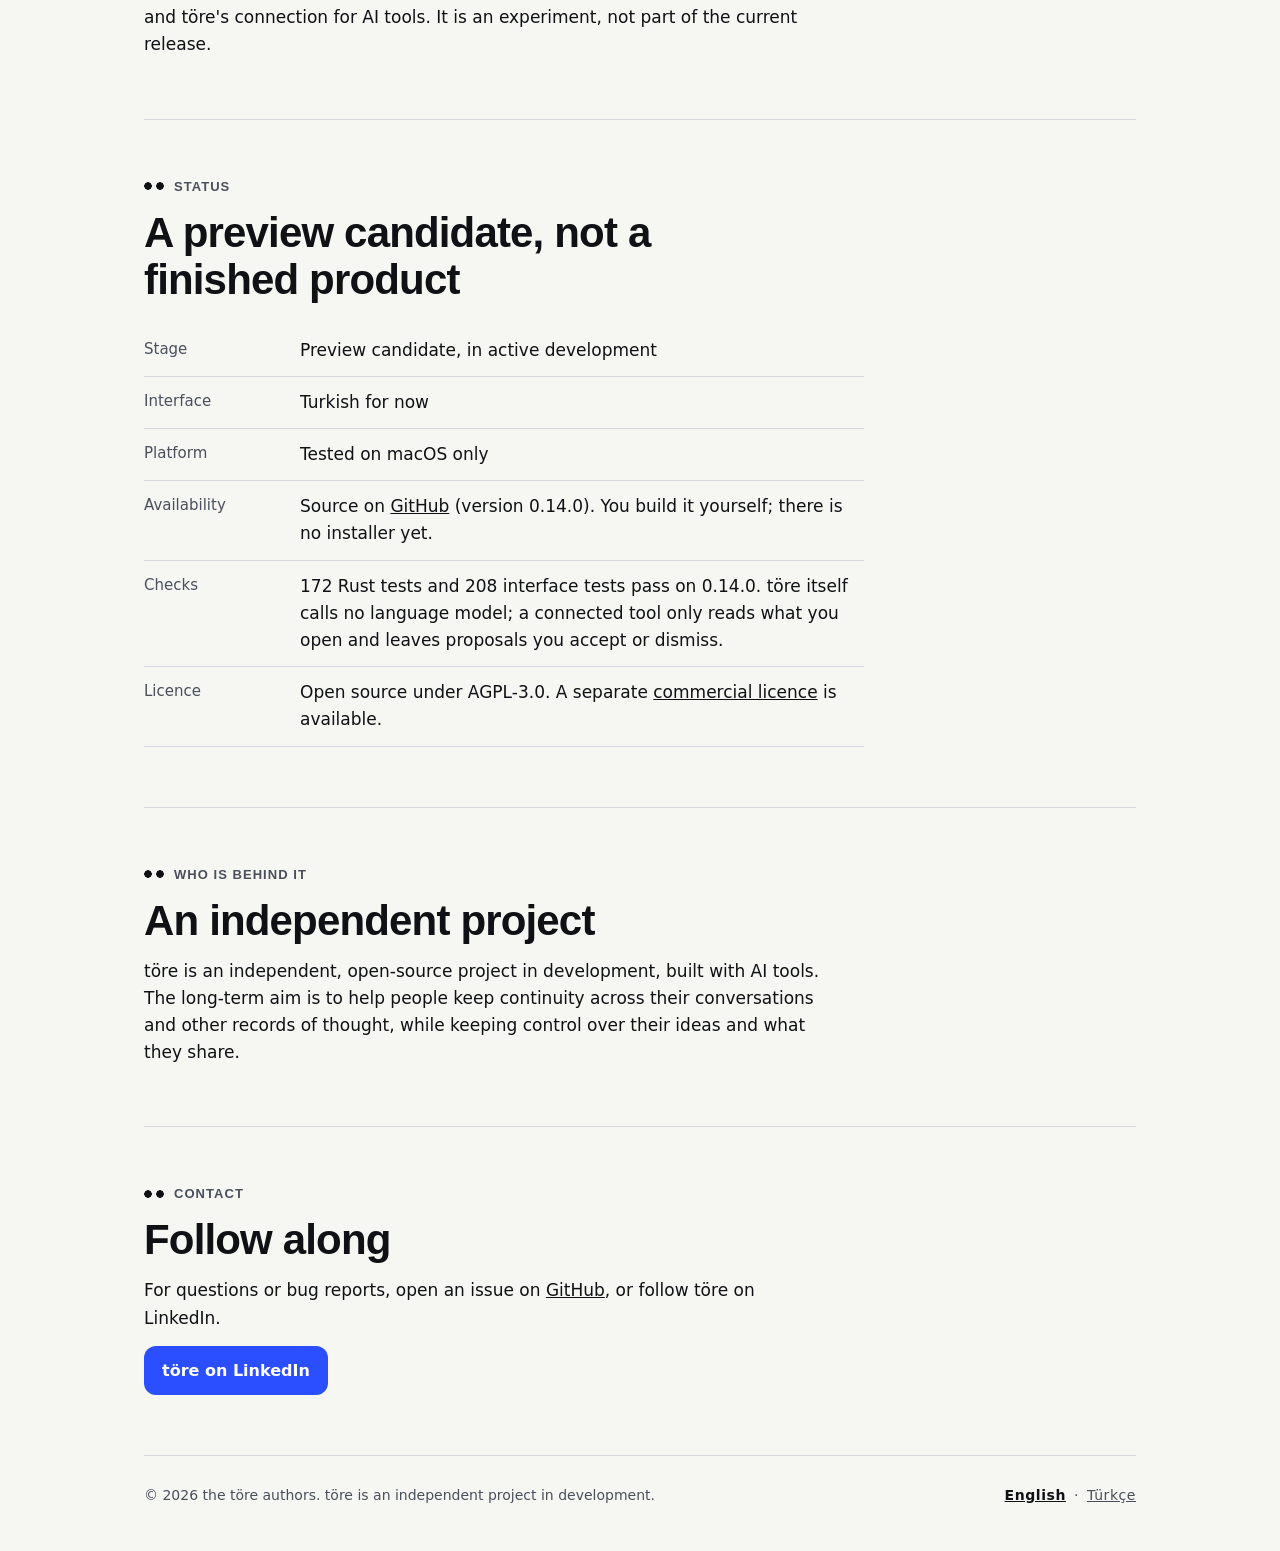
==== commit 7fa2de7f: "Remove the demo link from the site Co-Authored-By: Claude Opus 5.5 <noreply@anthropic.com>" ====
--- a/index.html
+++ b/index.html
@@ -140,7 +140,6 @@
         <div><dt>Platform</dt><dd>Tested on macOS only</dd></div>
         <div><dt>Availability</dt><dd>Source on <a href="https://github.com/ondersamet97/tore" rel="noopener">GitHub</a> (version 0.14.0). You build it yourself; there is no installer yet.</dd></div>
         <div><dt>Checks</dt><dd>172 Rust tests and 208 interface tests pass on 0.14.0. töre itself calls no language model; a connected tool only reads what you open and leaves proposals you accept or dismiss.</dd></div>
-        <div><dt>Try it</dt><dd>A <a href="https://github.com/ondersamet97/tore/blob/main/docs/PREVIEW-DEMO.md" rel="noopener">three-minute demo</a> with synthetic data, in an isolated store.</dd></div>
         <div><dt>Licence</dt><dd>Open source under AGPL-3.0. A separate <a href="https://github.com/ondersamet97/tore/blob/main/COMMERCIAL-LICENSE.md" rel="noopener">commercial licence</a> is available.</dd></div>
       </dl>
     </section>
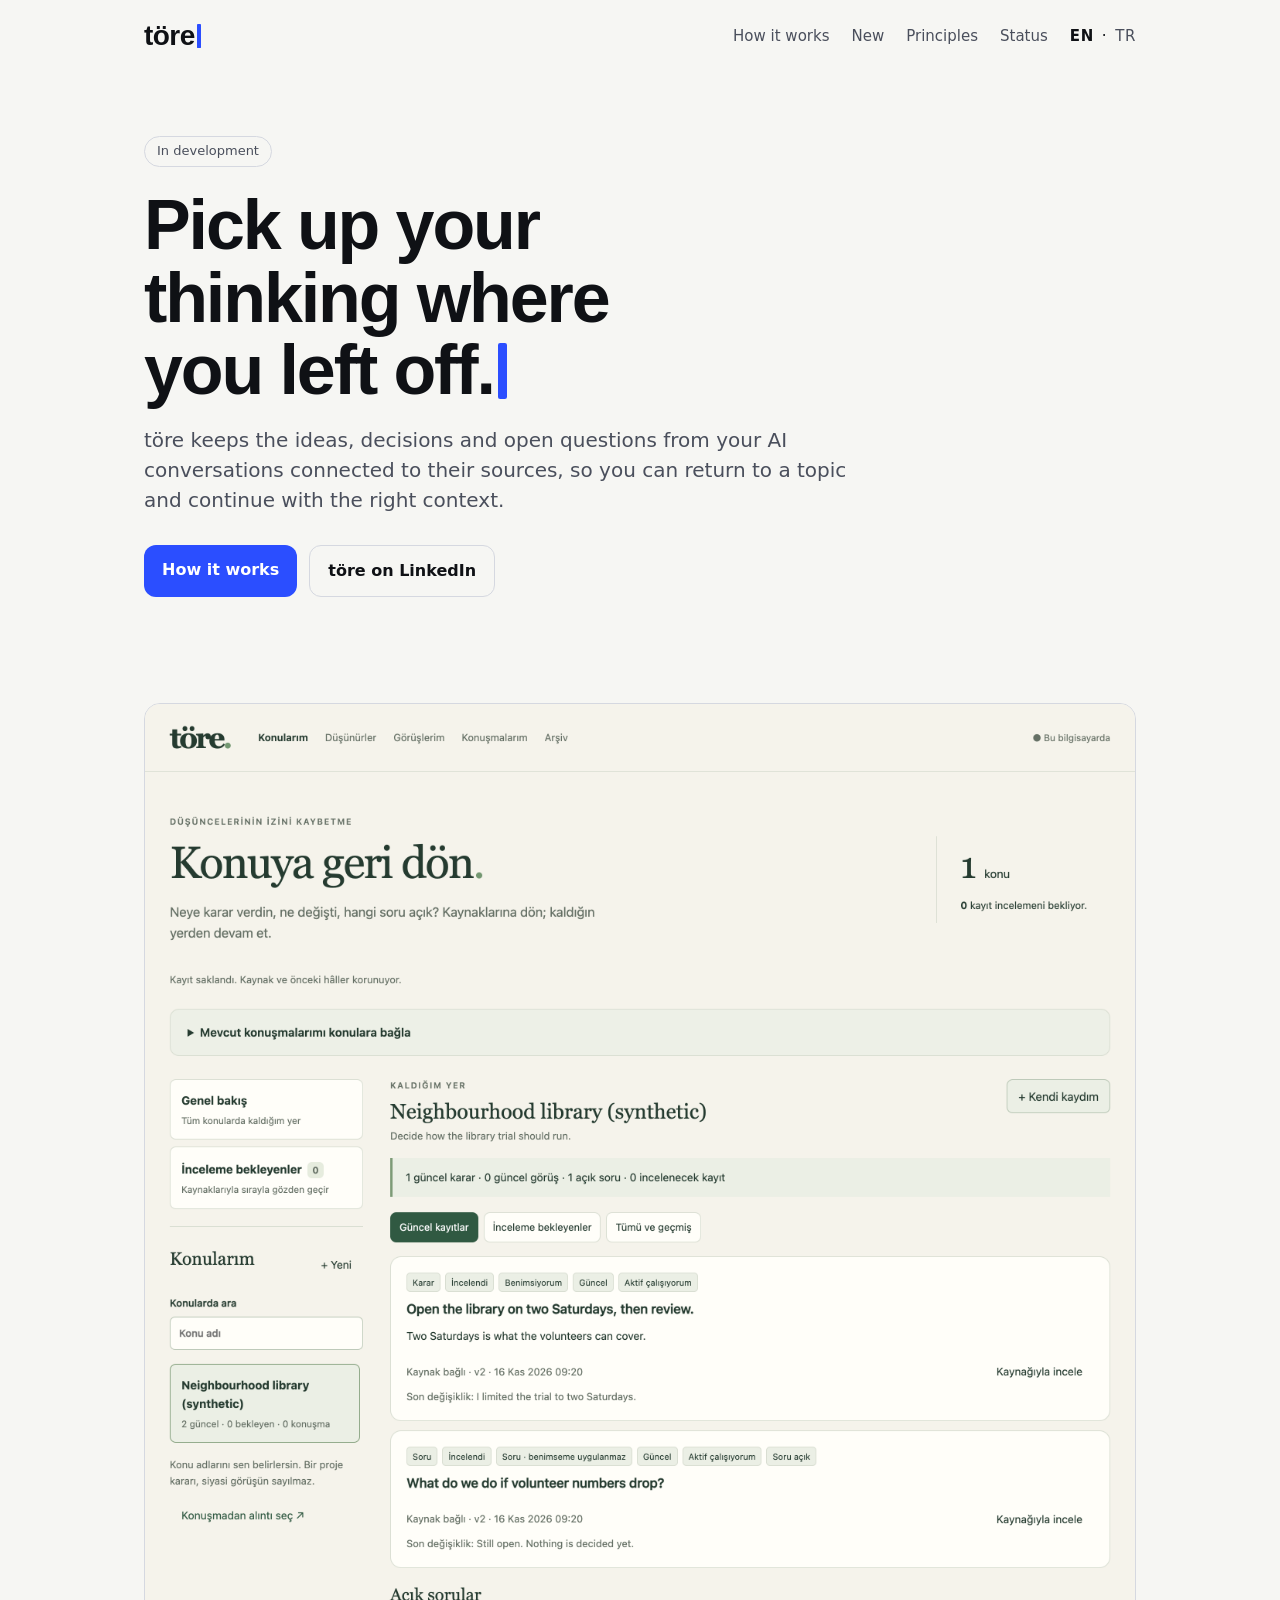
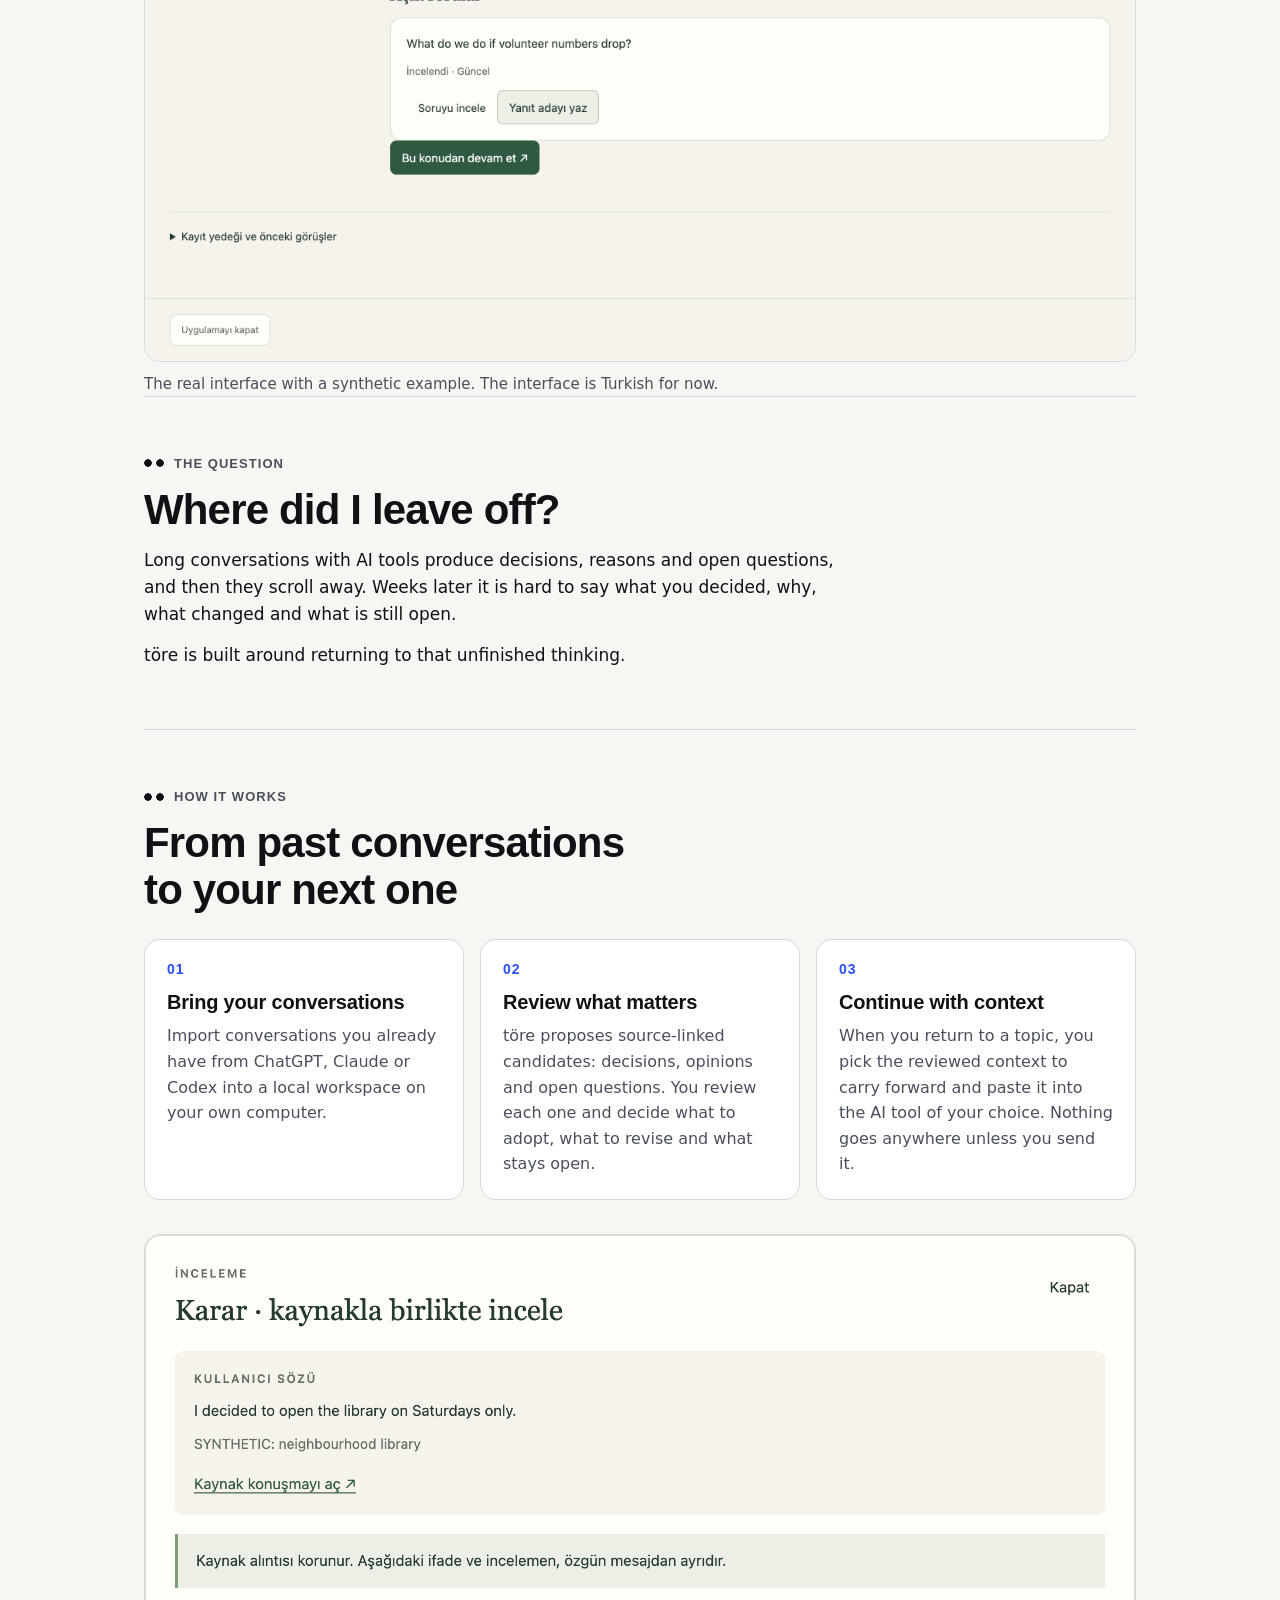
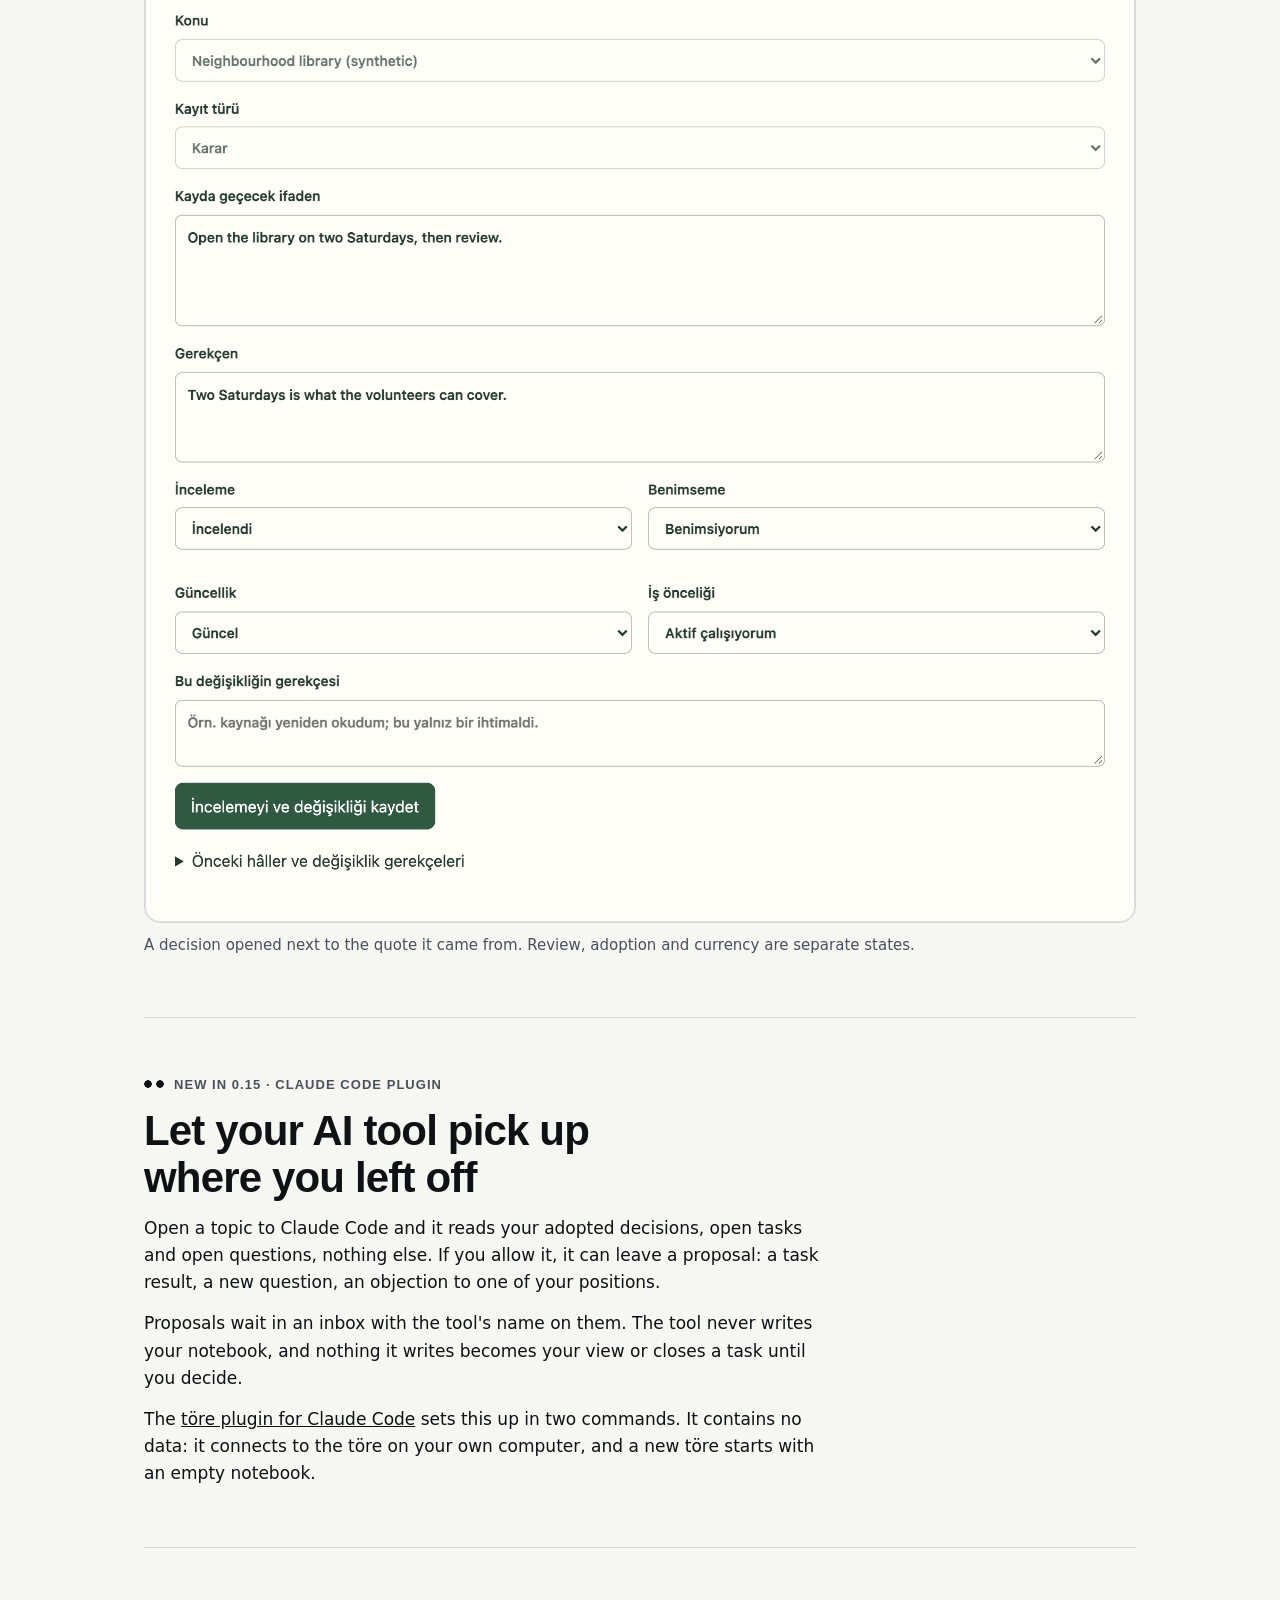
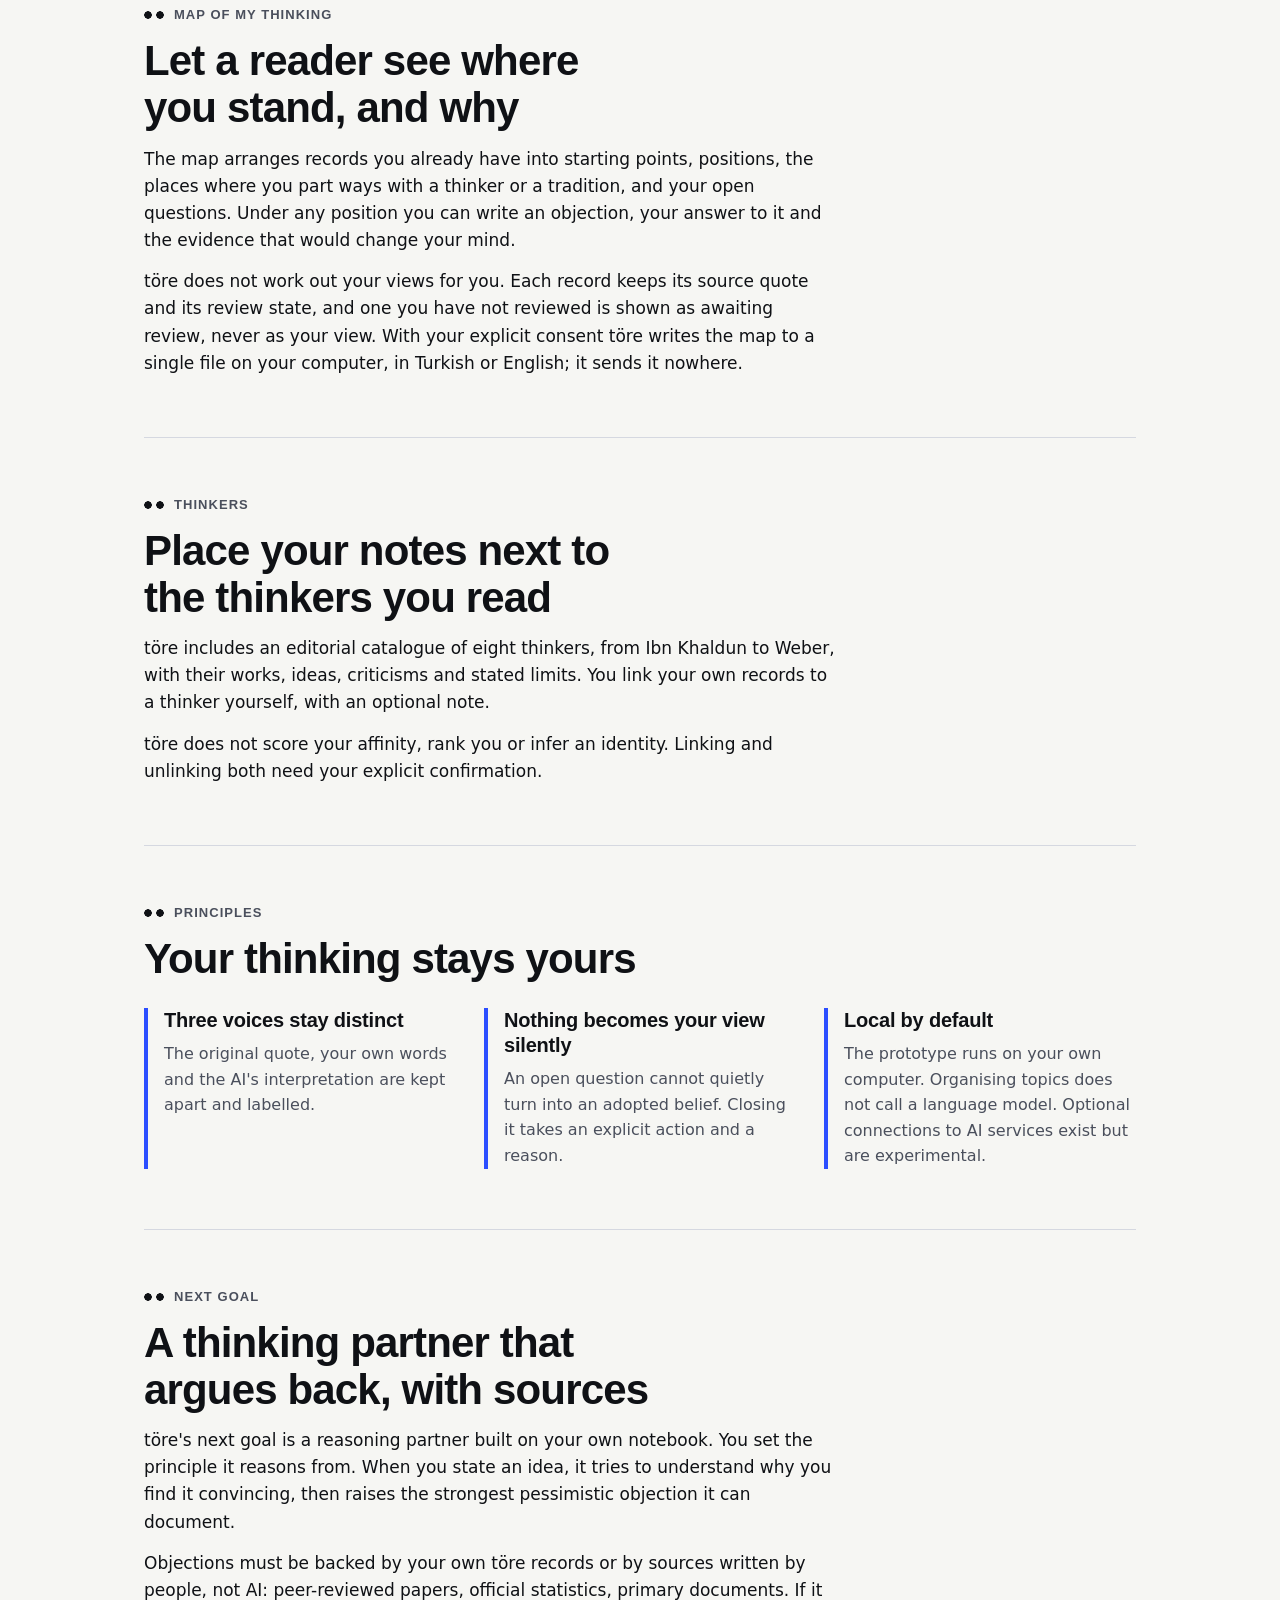
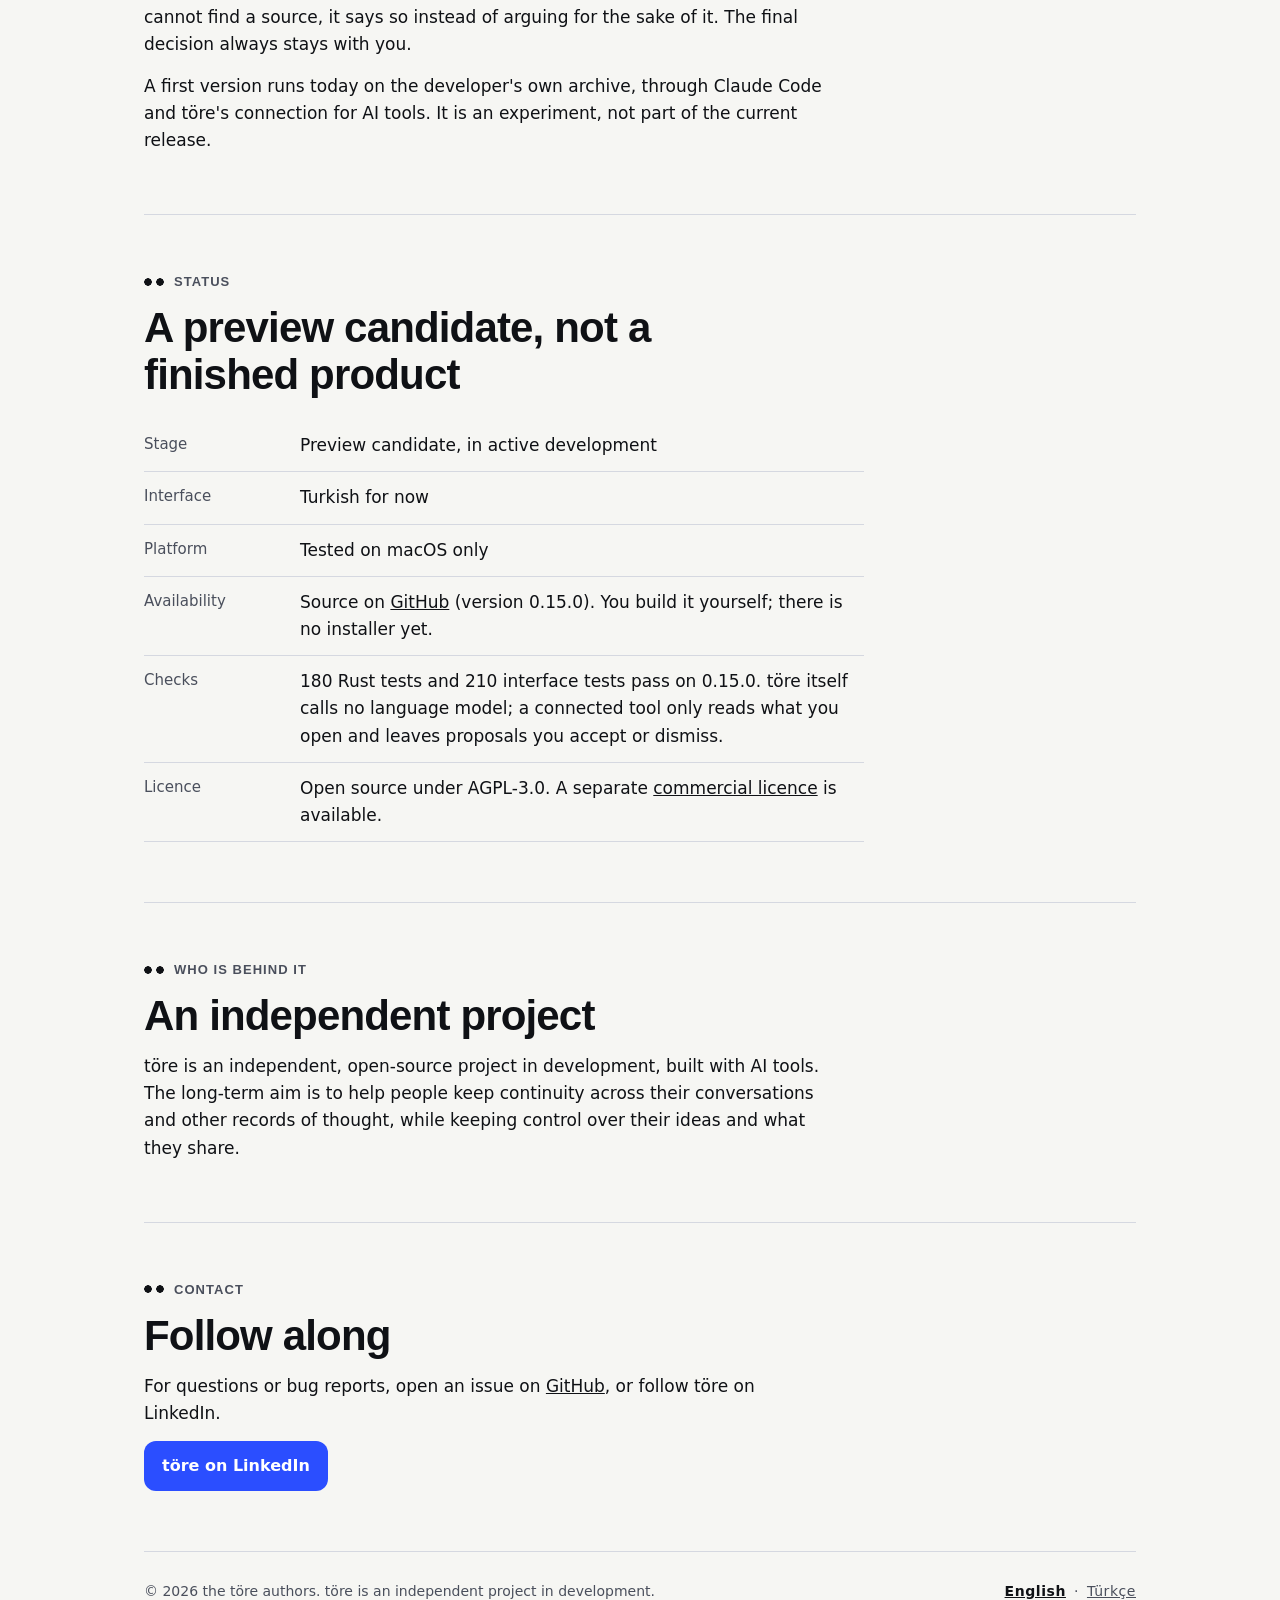
==== commit 8ef1d989: "Update the site to 0.15.0: Claude Code plugin Co-Authored-By: Claude Opus 5.5 <noreply@anthropic.com" ====
--- a/index.html
+++ b/index.html
@@ -84,10 +84,11 @@
     </section>
 
     <section id="work">
-      <p class="label">New · Work with Claude Code</p>
+      <p class="label">New in 0.15 · Claude Code plugin</p>
       <h2>Let your AI tool pick up where you left off</h2>
       <p>Open a topic to Claude Code and it reads your adopted decisions, open tasks and open questions, nothing else. If you allow it, it can leave a proposal: a task result, a new question, an objection to one of your positions.</p>
       <p>Proposals wait in an inbox with the tool's name on them. The tool never writes your notebook, and nothing it writes becomes your view or closes a task until you decide.</p>
+      <p>The <a href="https://github.com/ondersamet97/tore-claude-plugin" rel="noopener">töre plugin for Claude Code</a> sets this up in two commands. It contains no data: it connects to the töre on your own computer, and a new töre starts with an empty notebook.</p>
     </section>
 
     <section id="map">
@@ -138,8 +139,8 @@
         <div><dt>Stage</dt><dd>Preview candidate, in active development</dd></div>
         <div><dt>Interface</dt><dd>Turkish for now</dd></div>
         <div><dt>Platform</dt><dd>Tested on macOS only</dd></div>
-        <div><dt>Availability</dt><dd>Source on <a href="https://github.com/ondersamet97/tore" rel="noopener">GitHub</a> (version 0.14.0). You build it yourself; there is no installer yet.</dd></div>
-        <div><dt>Checks</dt><dd>172 Rust tests and 208 interface tests pass on 0.14.0. töre itself calls no language model; a connected tool only reads what you open and leaves proposals you accept or dismiss.</dd></div>
+        <div><dt>Availability</dt><dd>Source on <a href="https://github.com/ondersamet97/tore" rel="noopener">GitHub</a> (version 0.15.0). You build it yourself; there is no installer yet.</dd></div>
+        <div><dt>Checks</dt><dd>180 Rust tests and 210 interface tests pass on 0.15.0. töre itself calls no language model; a connected tool only reads what you open and leaves proposals you accept or dismiss.</dd></div>
         <div><dt>Licence</dt><dd>Open source under AGPL-3.0. A separate <a href="https://github.com/ondersamet97/tore/blob/main/COMMERCIAL-LICENSE.md" rel="noopener">commercial licence</a> is available.</dd></div>
       </dl>
     </section>
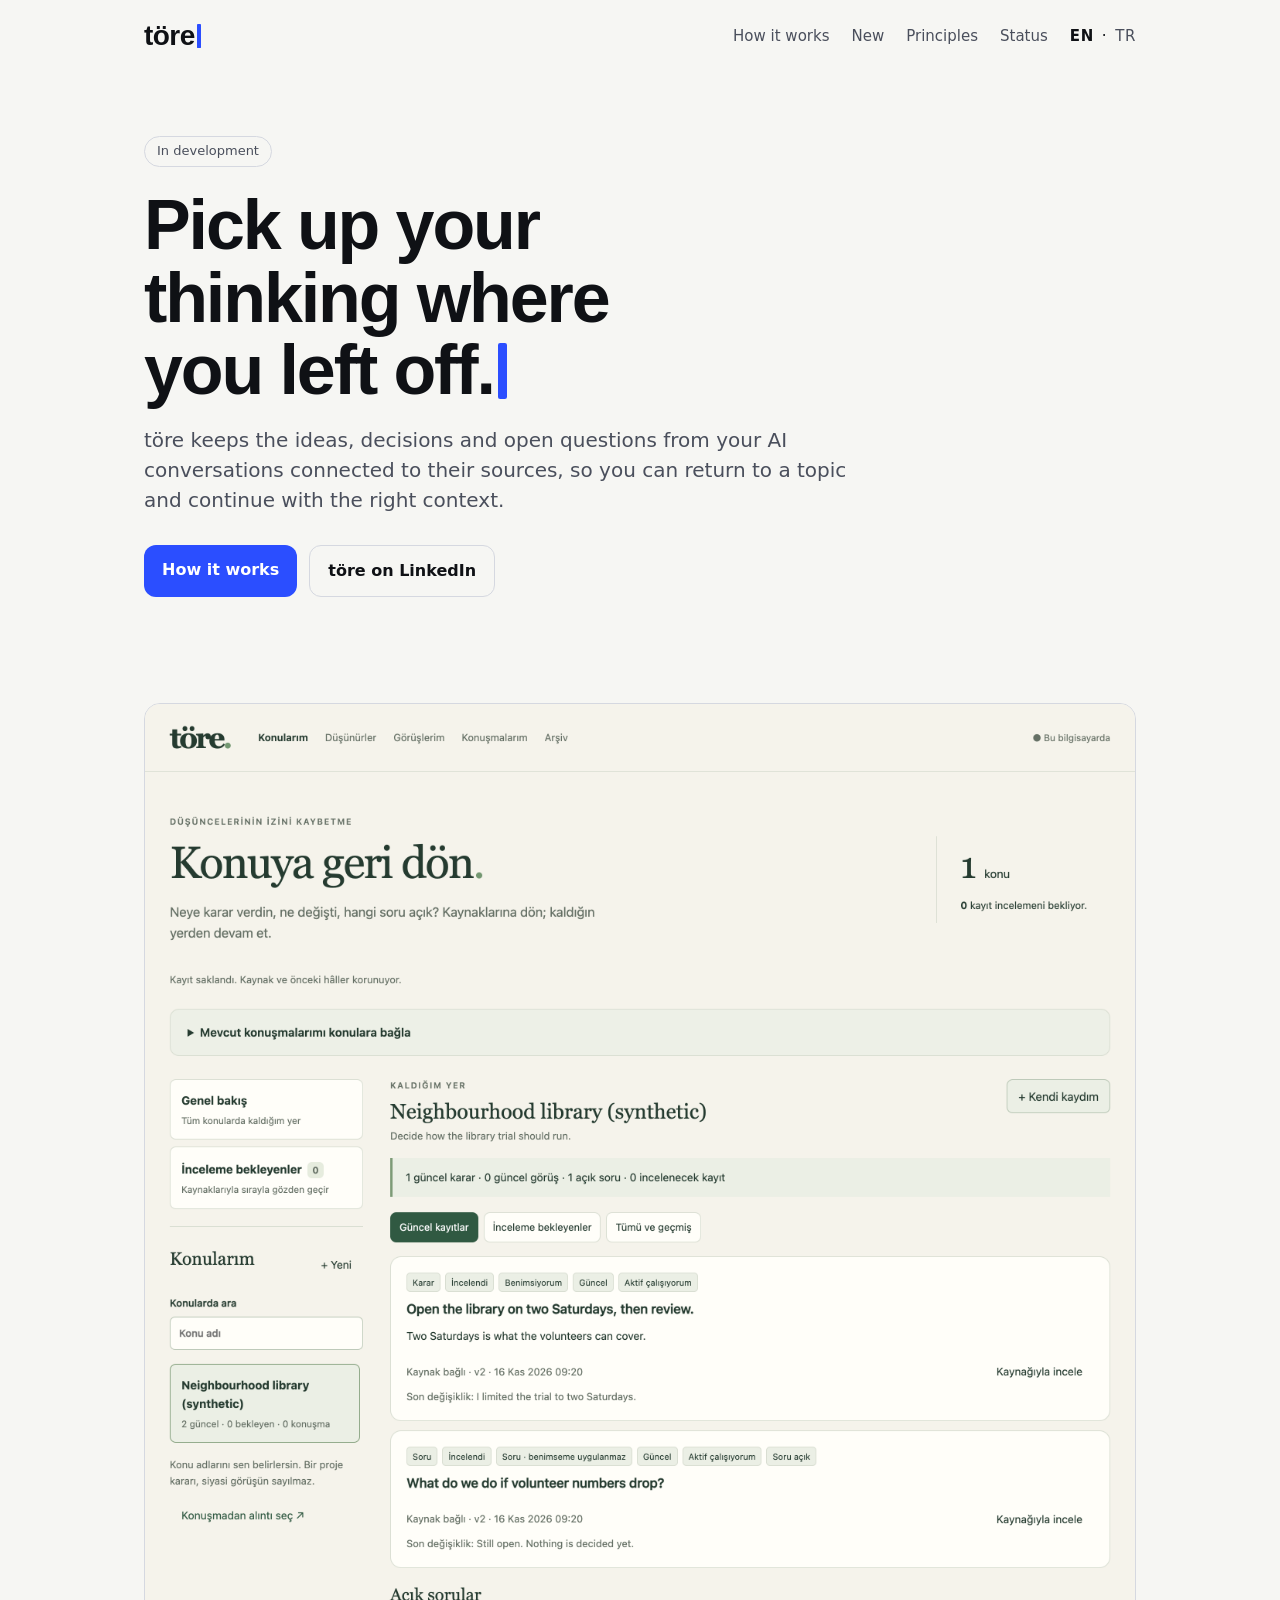
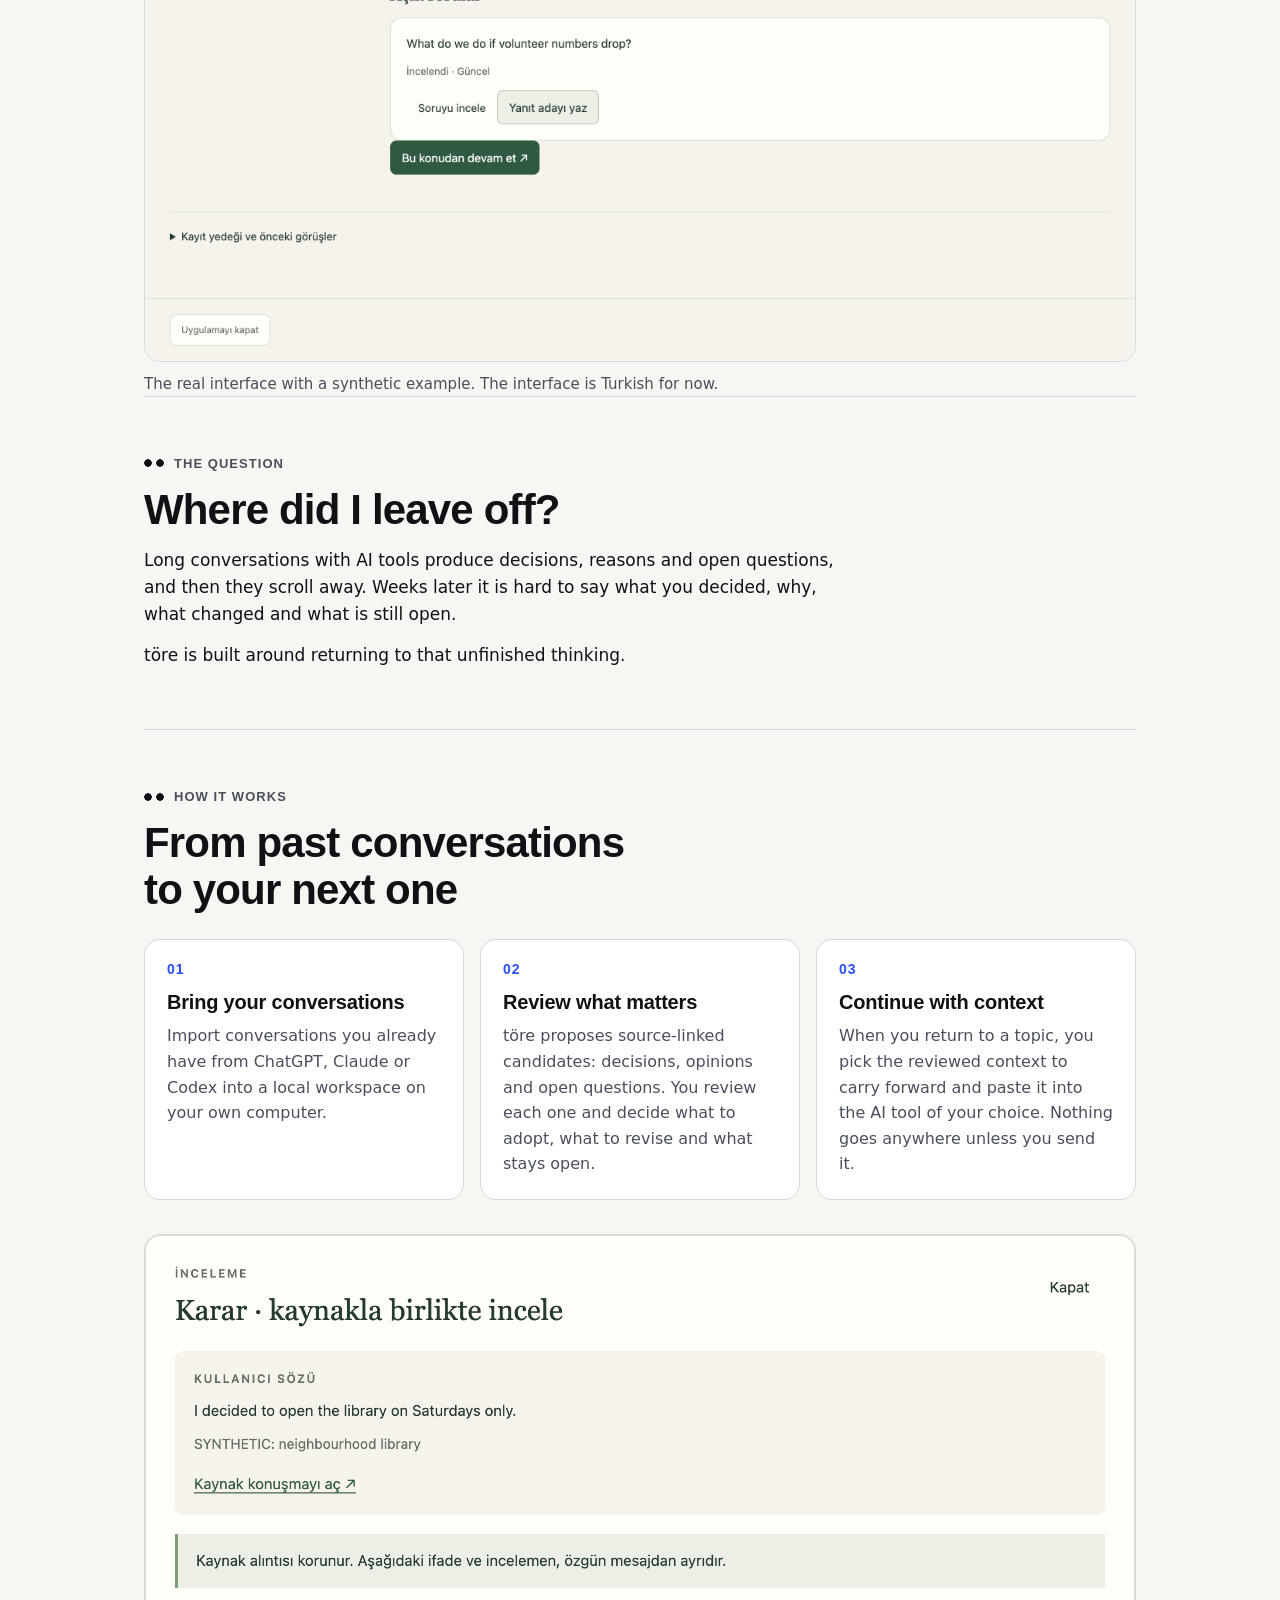
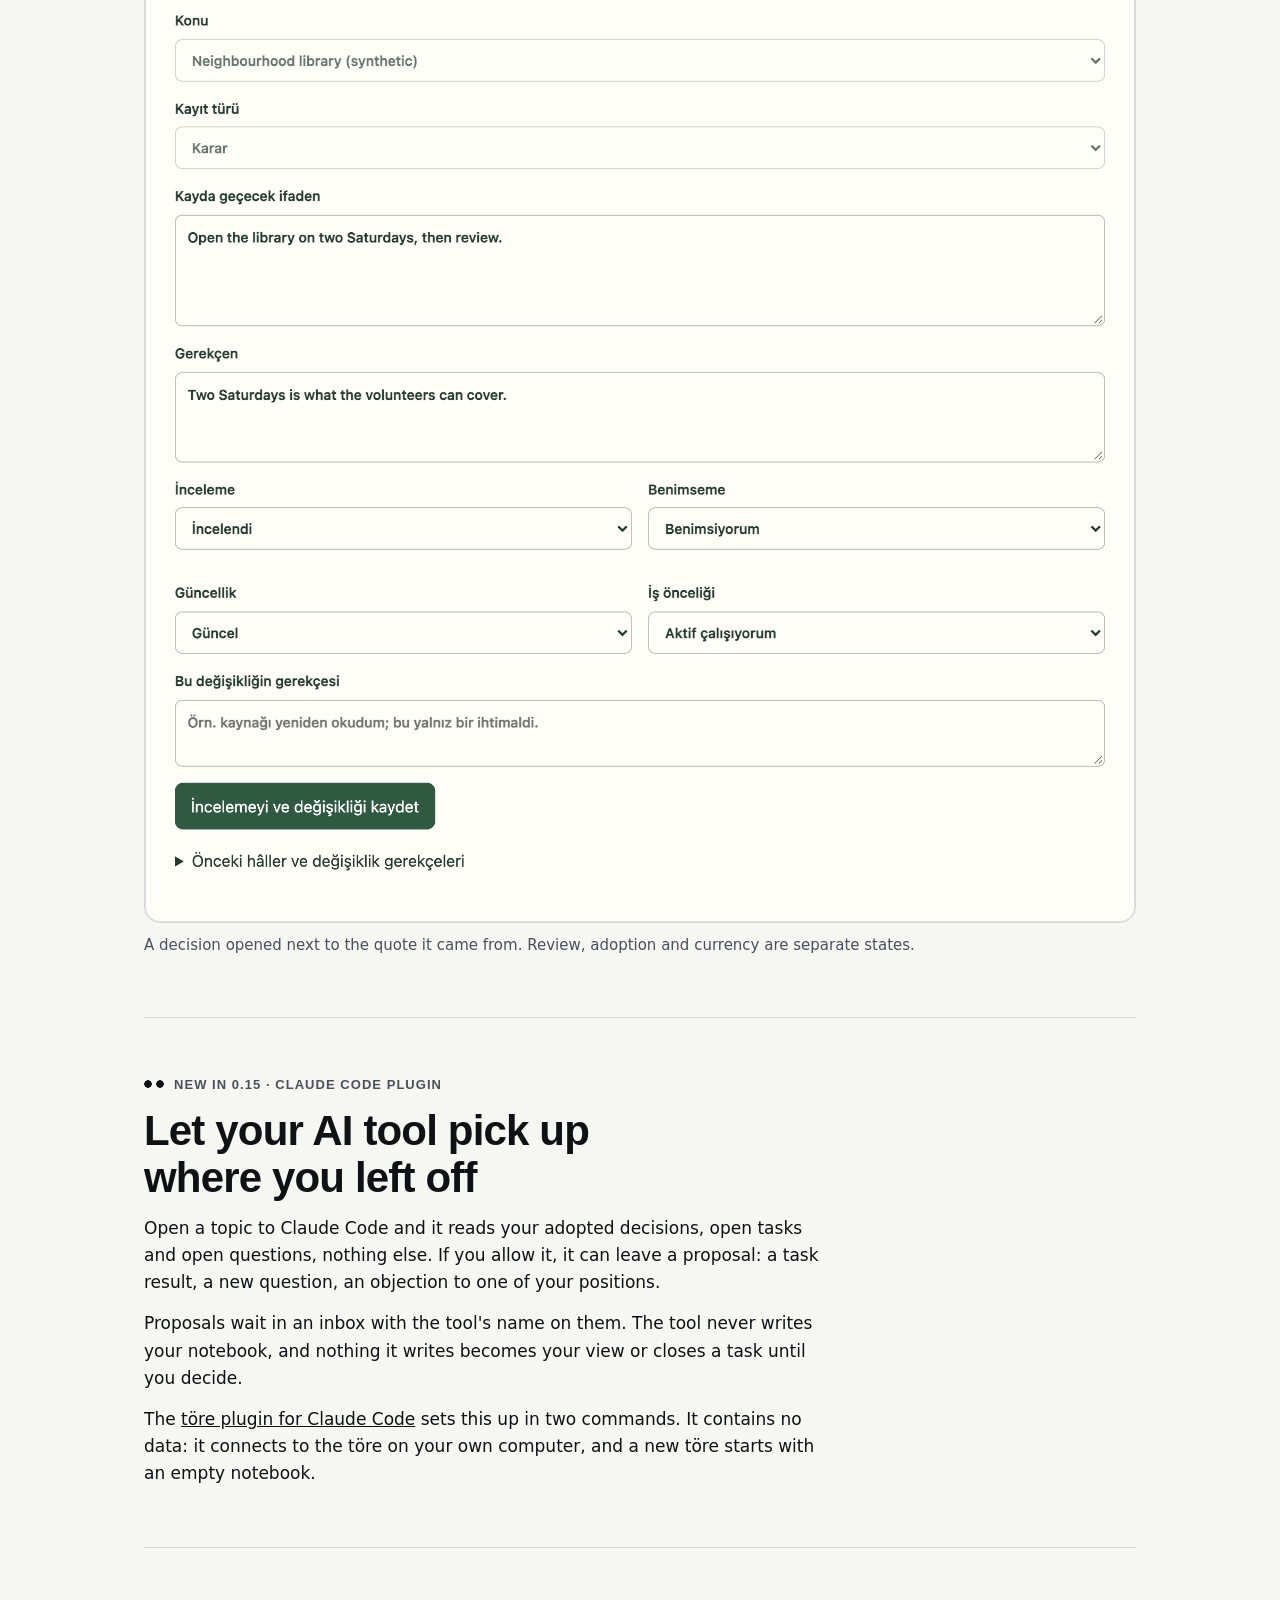
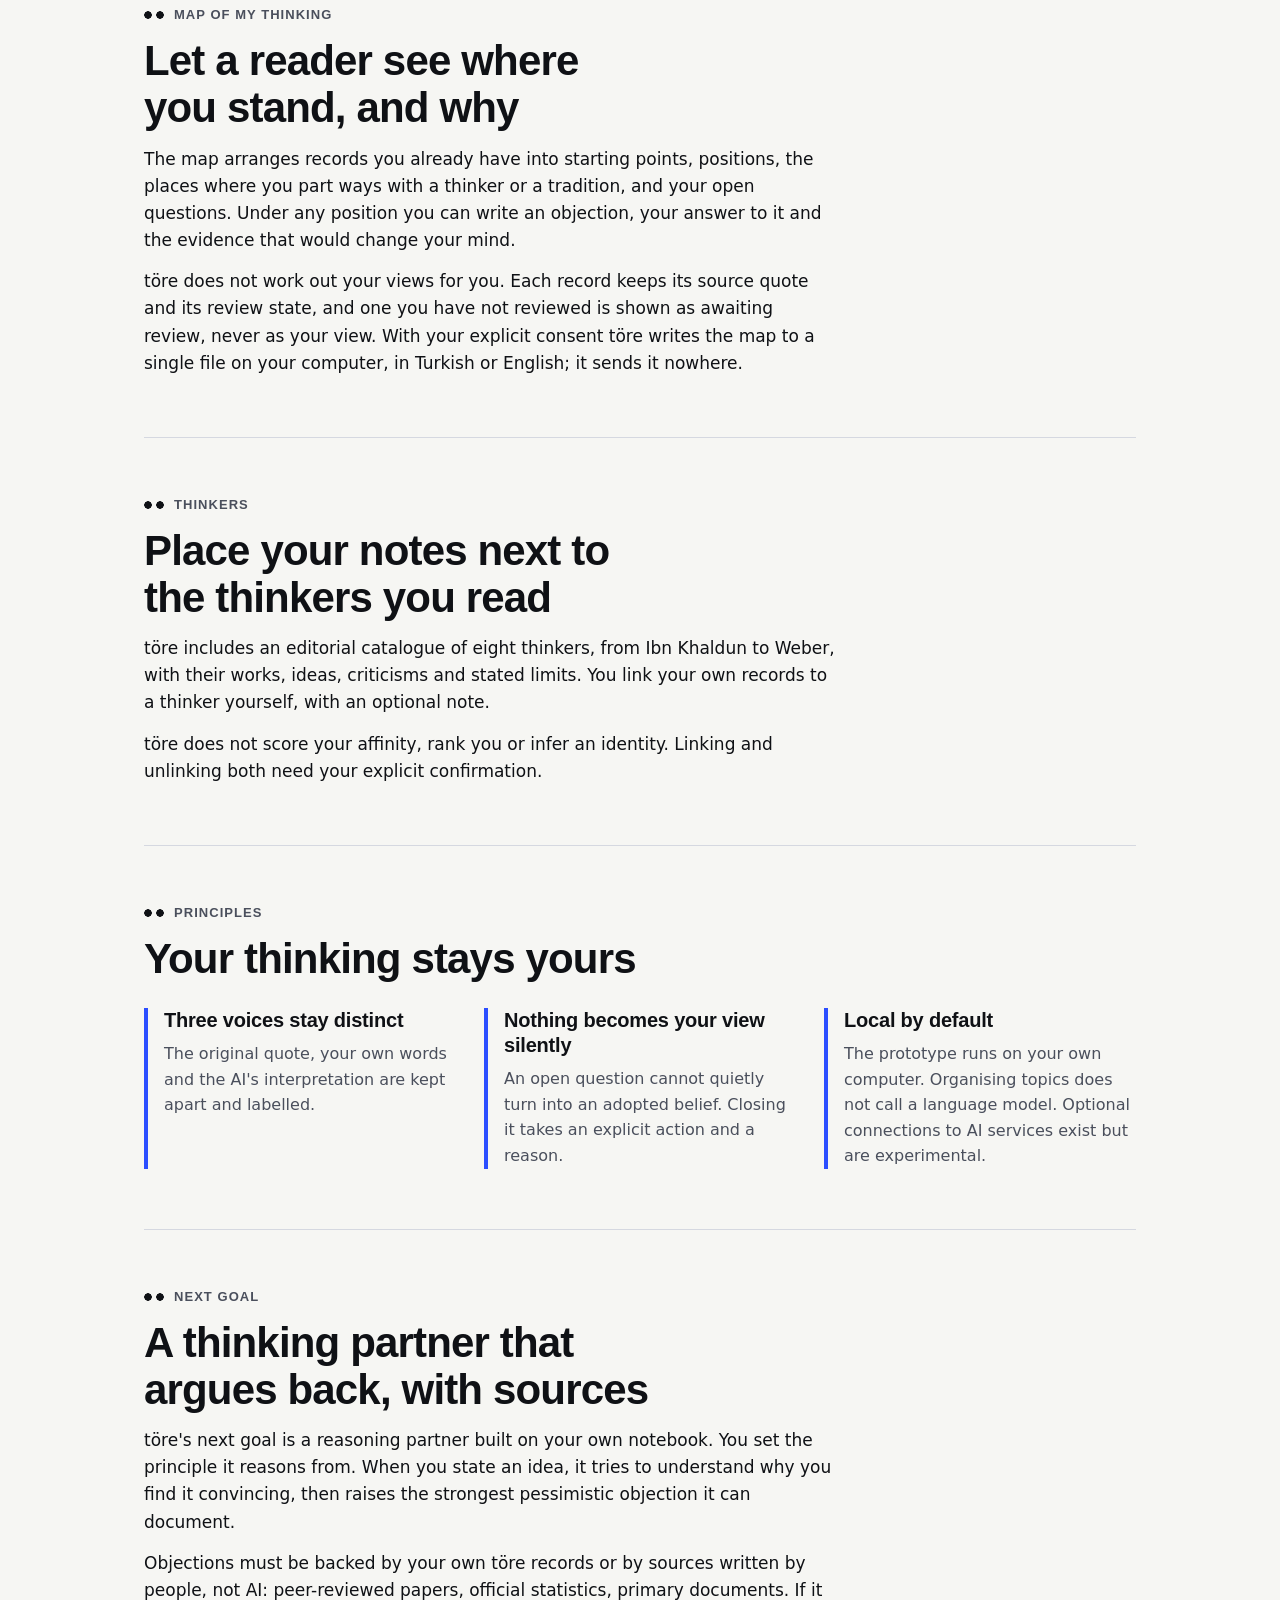
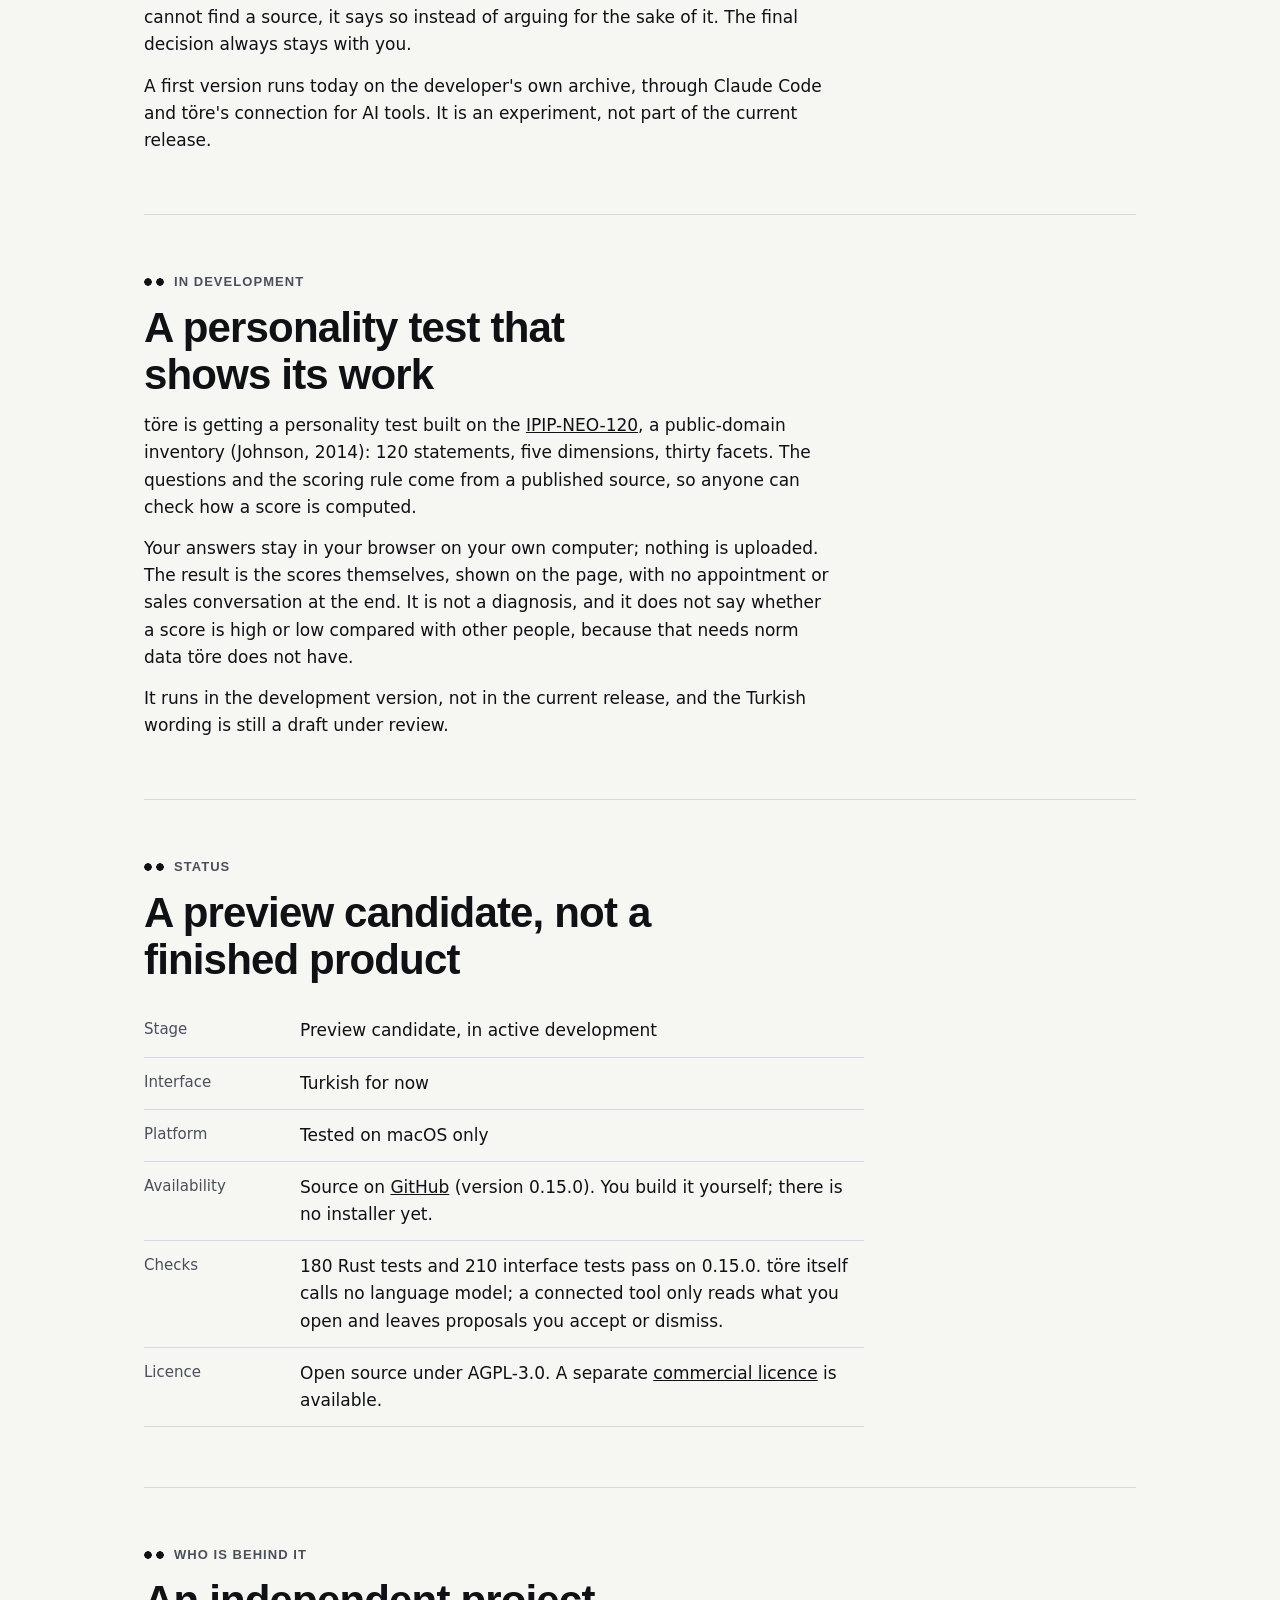
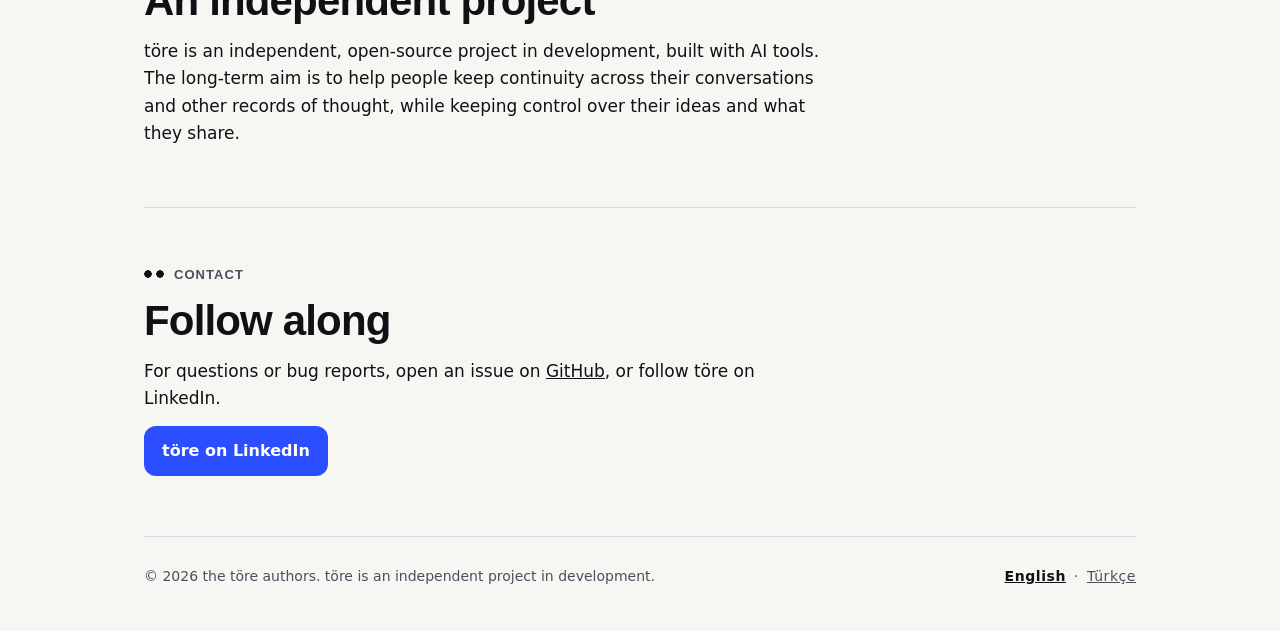
==== commit f58a52cd: "Add in development: a personality test that shows its work A new section, in English and Turkish, be" ====
--- a/index.html
+++ b/index.html
@@ -132,6 +132,14 @@
       <p>A first version runs today on the developer's own archive, through Claude Code and töre's connection for AI tools. It is an experiment, not part of the current release.</p>
     </section>
 
+    <section id="personality">
+      <p class="label">In development</p>
+      <h2>A personality test that shows its work</h2>
+      <p>töre is getting a personality test built on the <a href="https://ipip.ori.org/30FacetNEO-PI-RItems.htm" rel="noopener">IPIP-NEO-120</a>, a public-domain inventory (Johnson, 2014): 120 statements, five dimensions, thirty facets. The questions and the scoring rule come from a published source, so anyone can check how a score is computed.</p>
+      <p>Your answers stay in your browser on your own computer; nothing is uploaded. The result is the scores themselves, shown on the page, with no appointment or sales conversation at the end. It is not a diagnosis, and it does not say whether a score is high or low compared with other people, because that needs norm data töre does not have.</p>
+      <p>It runs in the development version, not in the current release, and the Turkish wording is still a draft under review.</p>
+    </section>
+
     <section id="status">
       <p class="label">Status</p>
       <h2>A preview candidate, not a finished product</h2>
